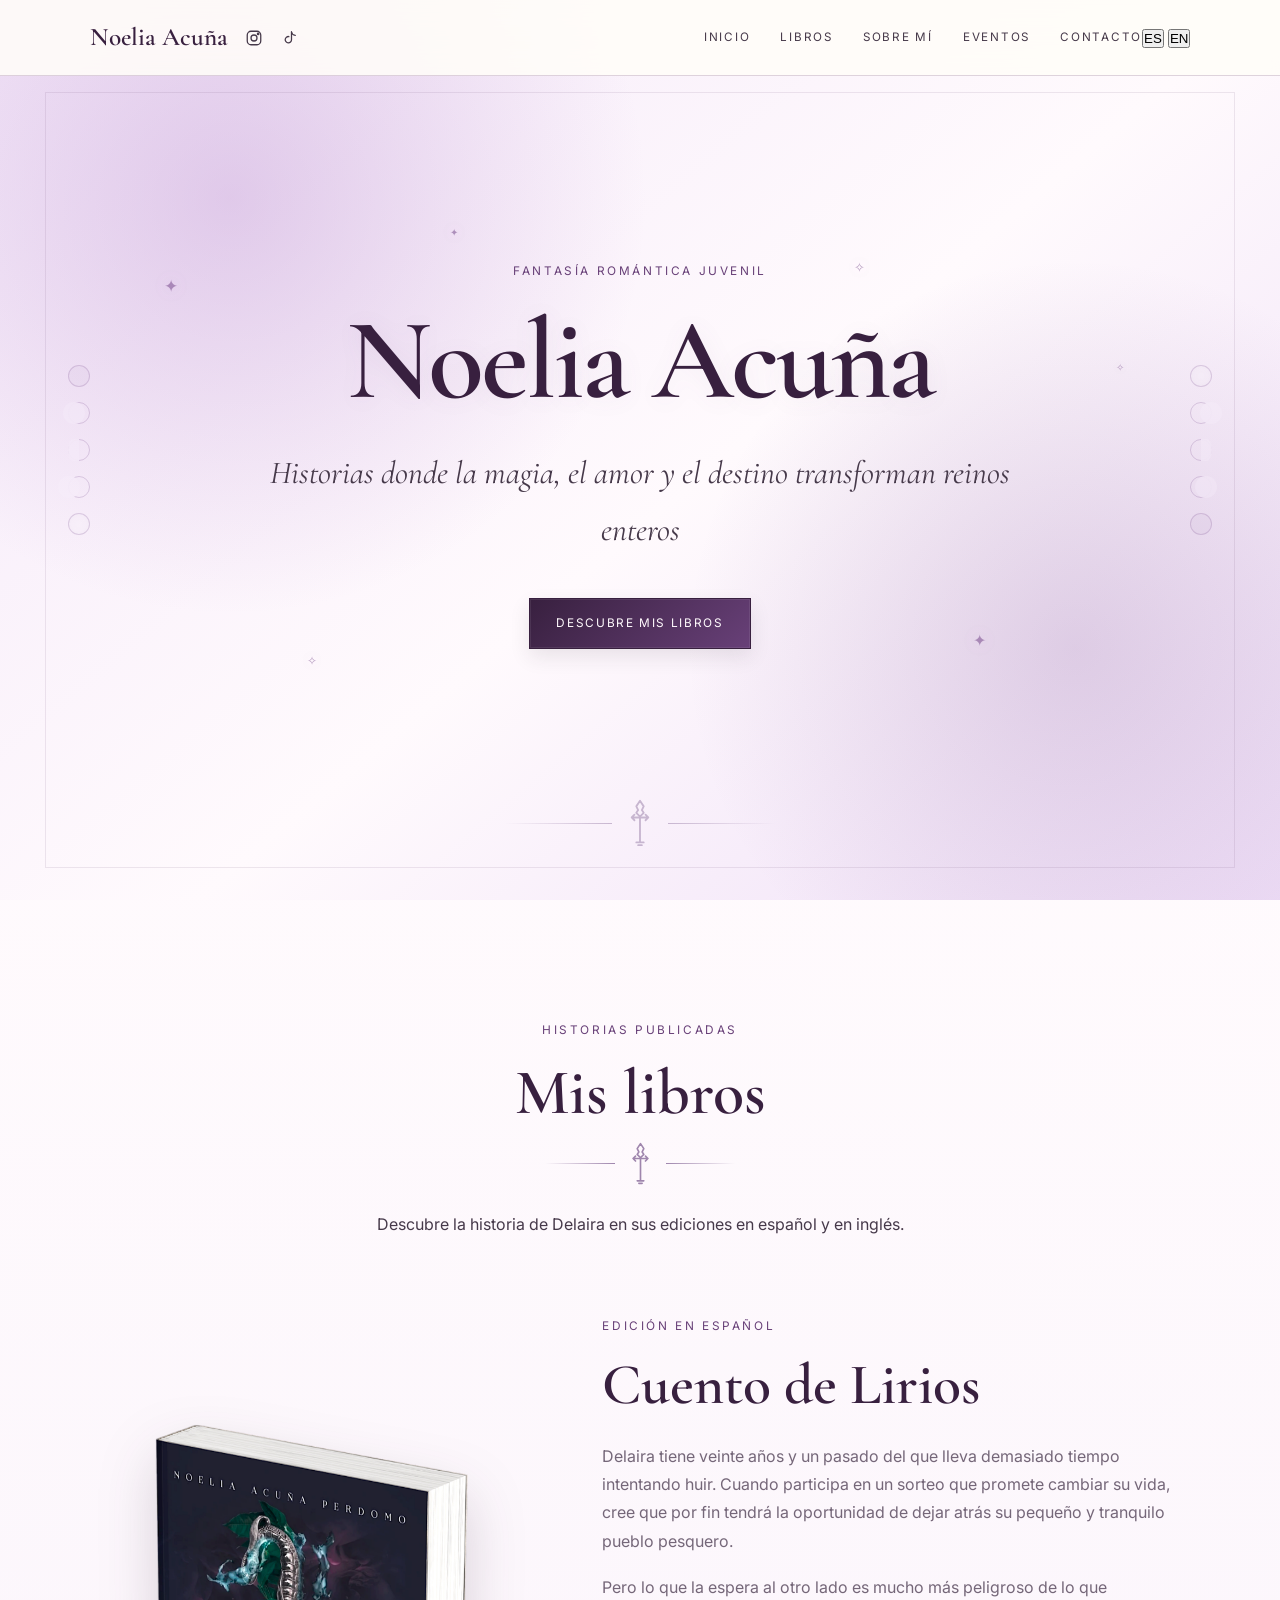
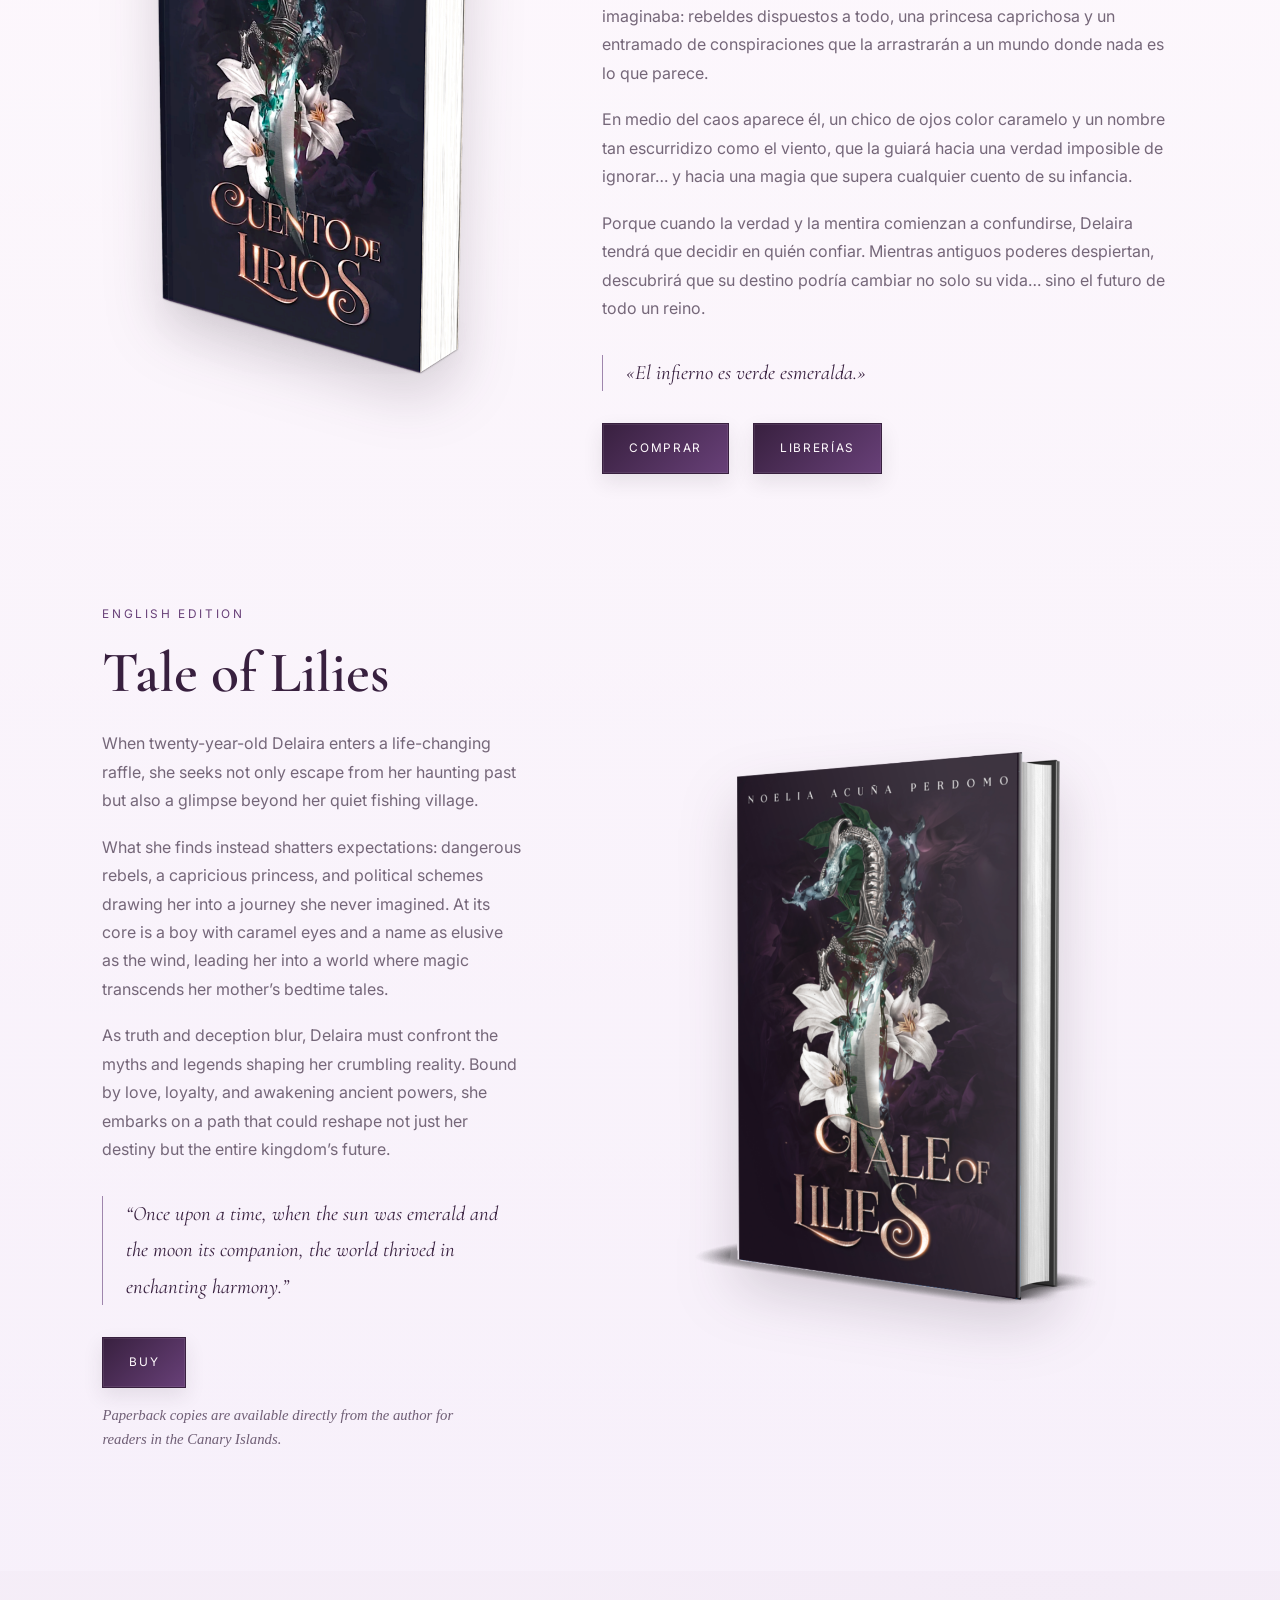
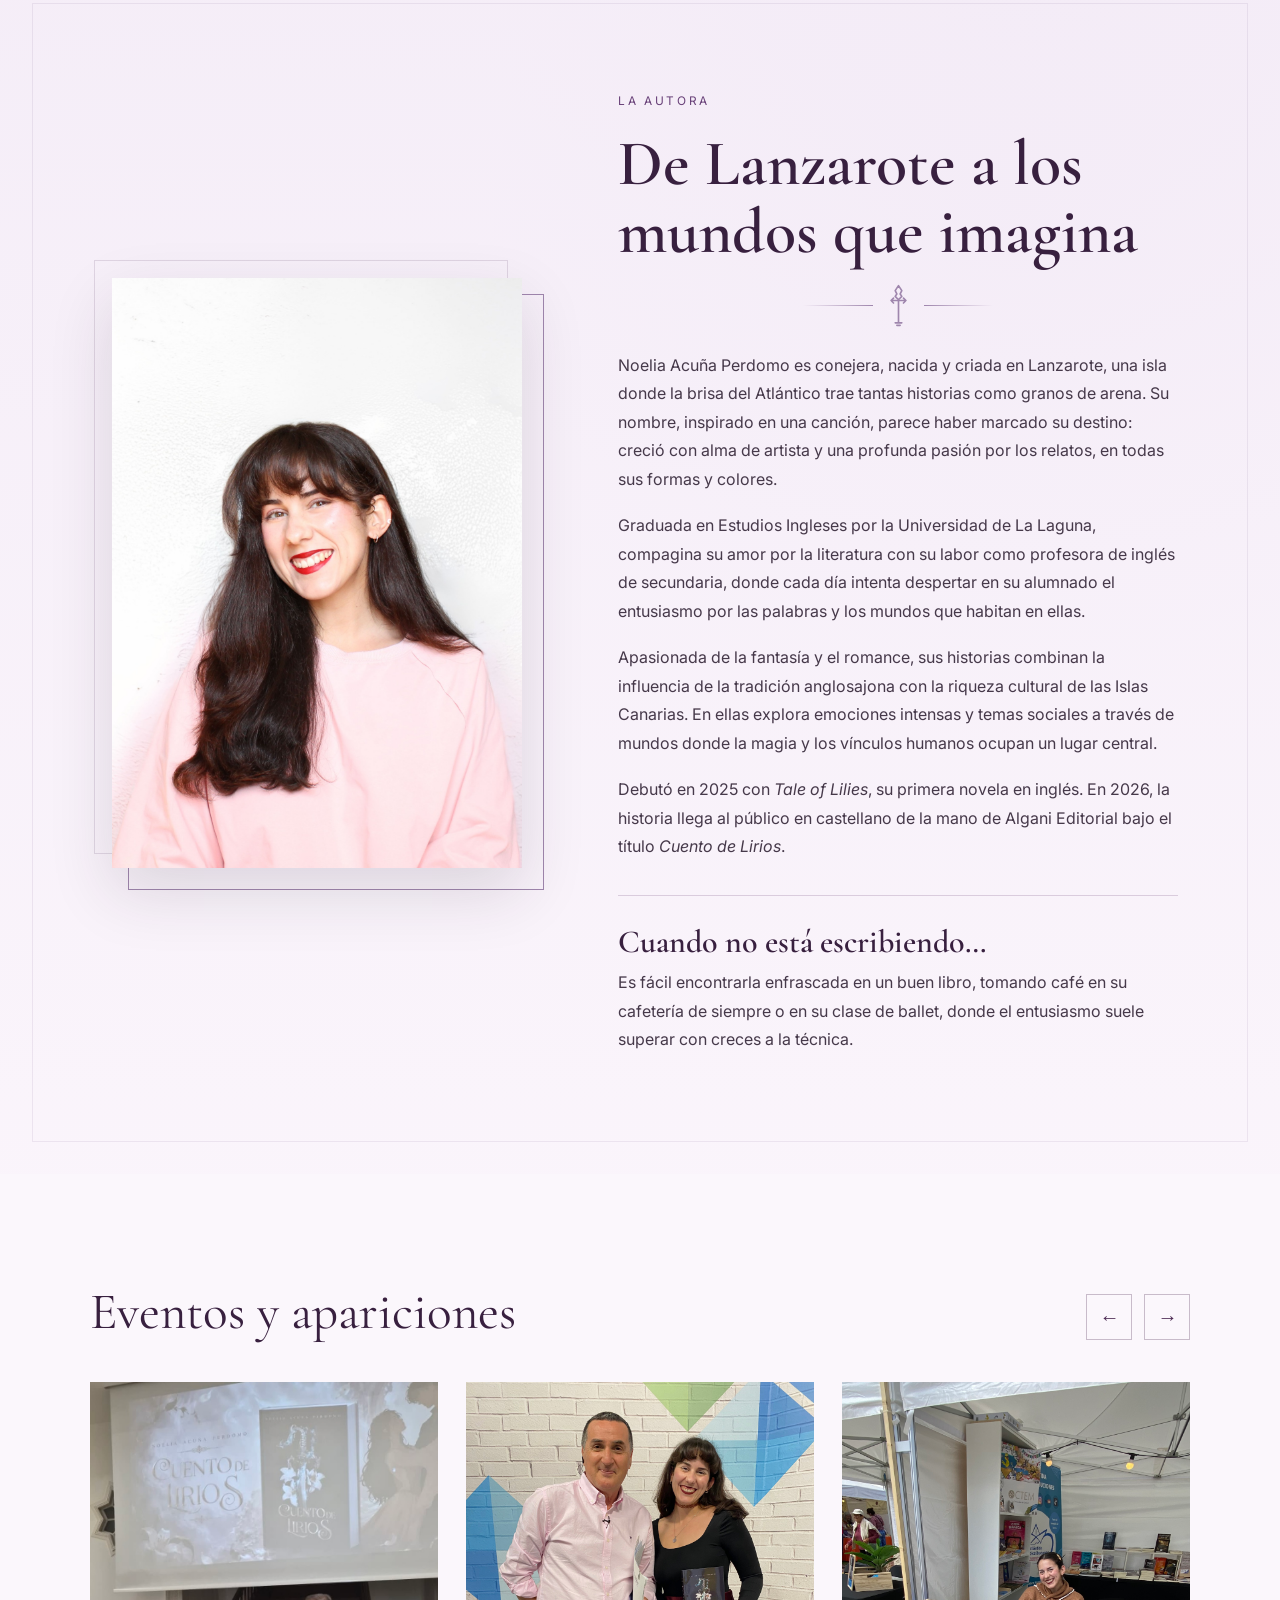
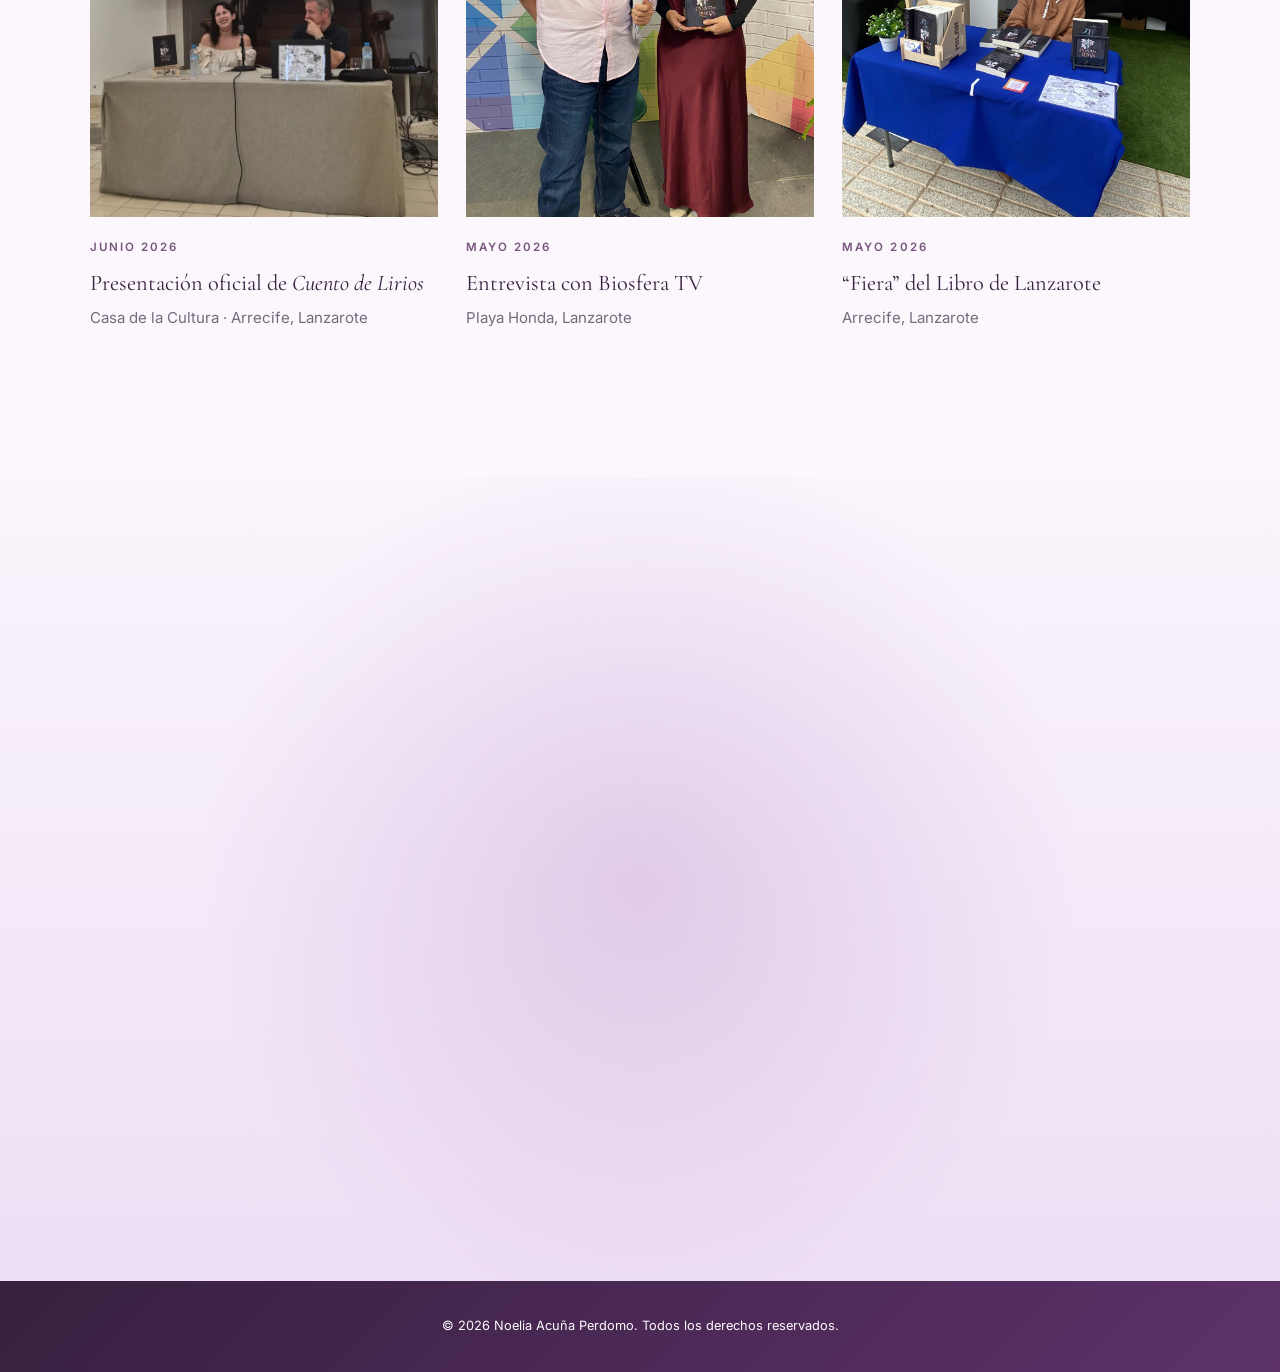
==== index.html @ ce63d21e "Update index.html" ====
<!DOCTYPE html>
<html lang="es">
<head>
  <meta charset="utf-8">
  <meta name="viewport" content="width=device-width, initial-scale=1.0">

  <meta
    name="description"
    content="Sitio web oficial de Noelia Acuña Perdomo, autora de fantasía romántica. Descubre Cuento de Lirios, Tale of Lilies, su biografía y contacto."
  >

  <title>Noelia Acuña Perdomo | Autora de fantasía romántica | Sitio oficial</title>

  <link rel="preconnect" href="https://fonts.googleapis.com">
  <link rel="preconnect" href="https://fonts.gstatic.com" crossorigin>
  <link
    href="https://fonts.googleapis.com/css2?family=Cormorant+Garamond:wght@400;500;600;700&family=Inter:wght@400;500;600&display=swap"
    rel="stylesheet"
  >

  <link rel="stylesheet" href="style.css">
  <script src="script.js" defer></script>

  <link rel="canonical" href="https://authornoelia.github.io/">
  <meta name="robots" content="index,follow,max-image-preview:large">
  <meta name="theme-color" content="#8a5bb7">
  <meta property="og:type" content="website">
  <meta property="og:title" content="Noelia Acuña Perdomo | Sitio oficial">
  <meta
    property="og:description"
    content="Sitio web oficial de Noelia Acuña Perdomo, autora de fantasía romántica."
  >
  <meta property="og:url" content="https://authornoelia.github.io/">

  <script type="application/ld+json">
  {
    "@context": "https://schema.org",
    "@type": "Person",
    "name": "Noelia Acuña Perdomo",
    "alternateName": "Noelia Acuña",
    "url": "https://authornoelia.github.io/",
    "jobTitle": "Autora",
    "sameAs": [
      "https://www.instagram.com/authornoelia",
      "https://www.tiktok.com/@authornoelia"
    ]
  }
  </script>
</head>

<body>

  <!-- CABECERA -->

  <header class="cabecera">

    <a
      class="logo"
      href="#inicio"
      aria-label="Ir al inicio"
    >
      Noelia Acuña
    </a>

    <div class="redes-cabecera">

      <a
        href="https://www.instagram.com/authornoelia/"
        target="_blank"
        rel="noopener noreferrer"
        aria-label="Instagram de Noelia Acuña"
        title="Instagram"
      >
        <svg viewBox="0 0 24 24" aria-hidden="true">
          <rect x="3" y="3" width="18" height="18" rx="5"></rect>
          <circle cx="12" cy="12" r="4"></circle>
          <circle cx="17.5" cy="6.5" r="1"></circle>
        </svg>
      </a>

      <a
        href="https://www.tiktok.com/@authornoelia"
        target="_blank"
        rel="noopener noreferrer"
        aria-label="TikTok de Noelia Acuña"
        title="TikTok"
      >
        <svg viewBox="0 0 24 24" aria-hidden="true">
          <path d="M14 4v10.2a4.2 4.2 0 1 1-3.5-4.14"></path>
          <path d="M14 4c.5 2.7 2.2 4.3 5 4.5"></path>
        </svg>
      </a>

    </div>

    <button
      class="menu-boton"
      type="button"
      aria-controls="menu-principal"
      aria-expanded="false"
      aria-label="Abrir menú"
    >
      <span></span>
      <span></span>
      <span></span>
    </button>

    <nav
      class="menu-principal"
      id="menu-principal"
      aria-label="Navegación principal"
    >
      <a href="#inicio" data-i18n="t1">Inicio</a>
      <a href="#libros" data-i18n="t2">Libros</a>
      <a href="#sobre-mi" data-i18n="t3">Sobre mí</a>
      <a href="#eventos" data-i18n="t4">Eventos</a>
      <a href="#contacto" data-i18n="t5">Contacto</a>
    </nav>

    <!-- SELECTOR DE IDIOMA -->

    <div
      class="selector-idioma"
      role="group"
      aria-label="Seleccionar idioma"
    >
      <button
        type="button"
        data-lang="es"
        aria-pressed="true"
      >
        ES
      </button>

      <button
        type="button"
        data-lang="en"
        aria-pressed="false"
      >
        EN
      </button>
    </div>

  </header>

  <main>

    <!-- INICIO -->

    <section class="hero" id="inicio">

      <div
        aria-hidden="true"
        class="fases-lunares fases-lunares-izquierda"
      >
        <span class="luna luna-nueva"></span>
        <span class="luna luna-creciente"></span>
        <span class="luna luna-cuarto"></span>
        <span class="luna luna-gibosa"></span>
        <span class="luna luna-llena"></span>
      </div>

      <div
        aria-hidden="true"
        class="fases-lunares fases-lunares-derecha"
      >
        <span class="luna luna-llena"></span>
        <span class="luna luna-gibosa luna-invertida"></span>
        <span class="luna luna-cuarto luna-invertida"></span>
        <span class="luna luna-creciente luna-invertida"></span>
        <span class="luna luna-nueva"></span>
      </div>

      <div aria-hidden="true" class="estrellas-volantes">
        <span style="--x:10%;--y:24%;--d:8s;--delay:-2s;--s:.8">✦</span>
        <span style="--x:22%;--y:72%;--d:11s;--delay:-6s;--s:.55">✧</span>
        <span style="--x:34%;--y:18%;--d:9s;--delay:-4s;--s:.45">✦</span>
        <span style="--x:68%;--y:22%;--d:12s;--delay:-8s;--s:.6">✧</span>
        <span style="--x:78%;--y:69%;--d:10s;--delay:-3s;--s:.75">✦</span>
        <span style="--x:90%;--y:35%;--d:13s;--delay:-7s;--s:.45">✧</span>
      </div>

      <div class="hero-contenido aparecer">

        <p class="eyebrow" data-i18n="t6">
          Fantasía romántica juvenil
        </p>

        <h1>Noelia Acuña</h1>

        <p class="hero-frase" data-i18n="t7">
          Historias donde la magia, el amor y el destino
          transforman reinos enteros
        </p>

        <a class="boton" href="#libros" data-i18n="t8">
          Descubre mis libros
        </a>

      </div>

      <div aria-hidden="true" class="hero-remate">
        <span></span>

        <svg viewBox="0 0 28 52">
          <path d="M14 2L18 8L16 12L18 15L14 19L10 15L12 12L10 8Z"></path>
          <path d="M5 20H23M8 17L5 20L8 23M20 17L23 20L20 23"></path>
          <path d="M14 20V47M10 47H18M12 50H16"></path>
        </svg>

        <span></span>
      </div>

    </section>

    <!-- LIBROS -->

    <section class="seccion libros" id="libros">

      <div class="encabezado-seccion aparecer">

        <p class="eyebrow" data-i18n="t9">
          Historias publicadas
        </p>

        <h2 data-i18n="t10">Mis libros</h2>

        <div aria-hidden="true" class="separador-daga">
          <span></span>

          <svg viewBox="0 0 28 52">
            <path d="M14 2L18 8L16 12L18 15L14 19L10 15L12 12L10 8Z"></path>
            <path d="M5 20H23M8 17L5 20L8 23M20 17L23 20L20 23"></path>
            <path d="M14 20V47M10 47H18M12 50H16"></path>
          </svg>

          <span></span>
        </div>

        <p data-i18n="t11">
          Descubre la historia de Delaira en sus ediciones
          en español y en inglés.
        </p>

      </div>

      <div class="lista-libros">

        <!-- CUENTO DE LIRIOS -->

        <article class="libro aparecer">

          <div class="marco-portada">
            <img
              src="images/cuento-de-lirios.png"
              alt="Mockup de Cuento de Lirios, de Noelia Acuña Perdomo"
              loading="lazy"
            >
          </div>

          <div class="libro-contenido">

            <p class="eyebrow" data-i18n="t12">
              Edición en español
            </p>

            <h3>Cuento de Lirios</h3>

            <div class="sinopsis">

              <p data-i18n="t14">
                Delaira tiene veinte años y un pasado del que lleva
                demasiado tiempo intentando huir. Cuando participa
                en un sorteo que promete cambiar su vida, cree que
                por fin tendrá la oportunidad de dejar atrás su
                pequeño y tranquilo pueblo pesquero.
              </p>

              <p data-i18n="t15">
                Pero lo que la espera al otro lado es mucho más
                peligroso de lo que imaginaba: rebeldes dispuestos
                a todo, una princesa caprichosa y un entramado
                de conspiraciones que la arrastrarán a un mundo
                donde nada es lo que parece.
              </p>

              <p data-i18n="t16">
                En medio del caos aparece él, un chico de ojos
                color caramelo y un nombre tan escurridizo como
                el viento, que la guiará hacia una verdad imposible
                de ignorar… y hacia una magia que supera cualquier
                cuento de su infancia.
              </p>

              <p data-i18n="t17">
                Porque cuando la verdad y la mentira comienzan
                a confundirse, Delaira tendrá que decidir en quién
                confiar. Mientras antiguos poderes despiertan,
                descubrirá que su destino podría cambiar no solo
                su vida… sino el futuro de todo un reino.
              </p>

            </div>

            <blockquote data-i18n="t18">
              «El infierno es verde esmeralda.»
            </blockquote>

            <div class="botones-libro">

              <a
                class="boton"
                href="https://www.atlantidadistribuciones.es/cuento-de-lirios-p9791399140422"
                target="_blank"
                rel="noopener noreferrer"
                data-i18n="t19"
              >
                Comprar
              </a>

              <a
                class="boton"
                href="https://www.atlantidadistribuciones.es/librerias/"
                target="_blank"
                rel="noopener noreferrer"
                data-i18n="t20"
              >
                Librerías
              </a>

            </div>

          </div>

        </article>

        <!-- TALE OF LILIES -->

        <article class="libro libro-invertido aparecer">

          <div class="marco-portada">
            <img
              src="images/tale-of-lilies.png"
              alt="Mockup of Tale of Lilies by Noelia Acuña Perdomo"
              loading="lazy"
            >
          </div>

          <div class="libro-contenido">

            <p class="eyebrow" data-i18n="t13">
              English edition
            </p>

            <h3>Tale of Lilies</h3>

            <div class="sinopsis">

              <p>
                When twenty-year-old Delaira enters a life-changing
                raffle, she seeks not only escape from her haunting
                past but also a glimpse beyond her quiet fishing village.
              </p>

              <p>
                What she finds instead shatters expectations:
                dangerous rebels, a capricious princess, and political
                schemes drawing her into a journey she never imagined.
                At its core is a boy with caramel eyes and a name as
                elusive as the wind, leading her into a world where
                magic transcends her mother’s bedtime tales.
              </p>

              <p>
                As truth and deception blur, Delaira must confront
                the myths and legends shaping her crumbling reality.
                Bound by love, loyalty, and awakening ancient powers,
                she embarks on a path that could reshape not just
                her destiny but the entire kingdom’s future.
              </p>

            </div>

            <blockquote>
              “Once upon a time, when the sun was emerald and
              the moon its companion, the world thrived in
              enchanting harmony.”
            </blockquote>

            <a
              class="boton"
              href="https://amzn.eu/d/0dUpcrSe"
              target="_blank"
              rel="noopener noreferrer"
            >
              Buy
            </a>

            <p class="nota-canarias">
              Paperback copies are available directly from the
              author for readers in the Canary Islands.
            </p>

          </div>

        </article>

      </div>

    </section>

    <!-- SOBRE MÍ -->

    <section class="seccion sobre-mi" id="sobre-mi">

      <div class="sobre-grid">

        <div class="foto-marco aparecer">
          <img
            src="images/noelia-acuna.jpg"
            alt="Fotografía de la autora Noelia Acuña Perdomo"
            loading="lazy"
          >
        </div>

        <div class="sobre-contenido aparecer">

          <p class="eyebrow" data-i18n="t21">
            La autora
          </p>

          <h2 data-i18n="t22">
            De Lanzarote a los mundos que imagina
          </h2>

          <div
            aria-hidden="true"
            class="separador-daga separador-izquierda"
          >
            <span></span>

            <svg viewBox="0 0 28 52">
              <path d="M14 2L18 8L16 12L18 15L14 19L10 15L12 12L10 8Z"></path>
              <path d="M5 20H23M8 17L5 20L8 23M20 17L23 20L20 23"></path>
              <path d="M14 20V47M10 47H18M12 50H16"></path>
            </svg>

            <span></span>
          </div>

          <p data-i18n="t23">
            Noelia Acuña Perdomo es conejera, nacida y criada
            en Lanzarote, una isla donde la brisa del Atlántico
            trae tantas historias como granos de arena.
            Su nombre, inspirado en una canción, parece haber
            marcado su destino: creció con alma de artista
            y una profunda pasión por los relatos, en todas
            sus formas y colores.
          </p>

          <p data-i18n="t24">
            Graduada en Estudios Ingleses por la Universidad
            de La Laguna, compagina su amor por la literatura
            con su labor como profesora de inglés de secundaria,
            donde cada día intenta despertar en su alumnado
            el entusiasmo por las palabras y los mundos
            que habitan en ellas.
          </p>

          <p data-i18n="t25">
            Apasionada de la fantasía y el romance, sus historias
            combinan la influencia de la tradición anglosajona
            con la riqueza cultural de las Islas Canarias.
            En ellas explora emociones intensas y temas sociales
            a través de mundos donde la magia y los vínculos
            humanos ocupan un lugar central.
          </p>

          <p data-i18n="t26">
            Debutó en 2025 con <em>Tale of Lilies</em>,
            su primera novela en inglés. En 2026,
            la historia llega al público en castellano
            de la mano de Algani Editorial bajo el título
            <em>Cuento de Lirios</em>.
          </p>

          <div class="nota-personal">

            <h3 data-i18n="t27">
              Cuando no está escribiendo…
            </h3>

            <p data-i18n="t28">
              Es fácil encontrarla enfrascada en un buen libro,
              tomando café en su cafetería de siempre o en
              su clase de ballet, donde el entusiasmo suele
              superar con creces a la técnica.
            </p>

          </div>

        </div>

      </div>

    </section>

    <!-- EVENTOS -->

    <section class="eventos" id="eventos">

      <div class="eventos-encabezado">

        <h2 data-i18n="t29">
          Eventos y apariciones
        </h2>

        <div class="eventos-controles">

          <button
            class="evento-flecha evento-anterior"
            type="button"
            aria-label="Ver eventos anteriores"
          >
            ←
          </button>

          <button
            class="evento-flecha evento-siguiente"
            type="button"
            aria-label="Ver eventos siguientes"
          >
            →
          </button>

        </div>

      </div>

      <div class="eventos-carrusel">

        <!-- EVENTO 1 -->

        <article class="evento-tarjeta">

          <img
            src="images/presentacion-cuento-de-lirios.jpg"
            alt="Presentación oficial de Cuento de Lirios en Arrecife"
            loading="lazy"
          >

          <div class="evento-texto">

            <p class="evento-fecha" data-i18n="t30">
              Junio 2026
            </p>

            <h3 data-i18n="t36">
              Presentación oficial de <em>Cuento de Lirios</em>
            </h3>

            <p class="evento-lugar" data-i18n="t42">
              Casa de la Cultura · Arrecife, Lanzarote
            </p>

          </div>

        </article>

        <!-- EVENTO 2 -->

        <article class="evento-tarjeta">

          <img
            src="images/entrevista-biosfera-tv.jpg"
            alt="Entrevista con Biosfera TV"
            loading="lazy"
          >

          <div class="evento-texto">

            <p class="evento-fecha" data-i18n="t31">
              Mayo 2026
            </p>

            <h3 data-i18n="t37">
              Entrevista con Biosfera TV
            </h3>

            <p class="evento-lugar" data-i18n="t43">
              Playa Honda, Lanzarote
            </p>

          </div>

        </article>

        <!-- EVENTO 3 -->

        <article class="evento-tarjeta">

          <img
            src="images/fiera-libro-lanzarote.jpg"
            alt="Fiera del Libro de Lanzarote"
            loading="lazy"
          >

          <div class="evento-texto">

            <p class="evento-fecha" data-i18n="t32">
              Mayo 2026
            </p>

            <h3 data-i18n="t38">
              “Fiera” del Libro de Lanzarote
            </h3>

            <p class="evento-lugar" data-i18n="t44">
              Arrecife, Lanzarote
            </p>

          </div>

        </article>

        <!-- EVENTO 4 -->

        <article class="evento-tarjeta">

          <img
            src="images/feria-libro-santa-cruz.jpg"
            alt="Feria del Libro de Santa Cruz"
            loading="lazy"
          >

          <div class="evento-texto">

            <p class="evento-fecha" data-i18n="t33">
              Mayo 2026
            </p>

            <h3 data-i18n="t39">
              Feria del Libro de Santa Cruz
            </h3>

            <p class="evento-lugar" data-i18n="t45">
              Santa Cruz de Tenerife, Tenerife
            </p>

          </div>

        </article>

        <!-- EVENTO 5 -->

        <article class="evento-tarjeta">

          <img
            src="images/presentacion-tale-of-lilies.jpg"
            alt="Presentación oficial de Tale of Lilies en la Ermita de Tías"
            loading="lazy"
          >

          <div class="evento-texto">

            <p class="evento-fecha" data-i18n="t34">
              Junio 2025
            </p>

            <h3 data-i18n="t40">
              Presentación oficial de <em>Tale of Lilies</em>
            </h3>

            <p class="evento-lugar" data-i18n="t46">
              Ermita de Tías · Tías, Lanzarote
            </p>

          </div>

        </article>

        <!-- EVENTO 6 -->

        <article class="evento-tarjeta">

          <img
            src="images/tale-of-lilies-ies.jpg"
            alt="Presentación de Tale of Lilies en el IES Puerto del Carmen"
            loading="lazy"
          >

          <div class="evento-texto">

            <p class="evento-fecha" data-i18n="t35">
              Junio 2025
            </p>

            <h3 data-i18n="t41">
              Presentación de <em>Tale of Lilies</em>
              en el IES Puerto del Carmen
            </h3>

            <p class="evento-lugar" data-i18n="t47">
              Puerto del Carmen, Lanzarote
            </p>

          </div>

        </article>

      </div>

    </section>

    <!-- CONTACTO -->

    <section class="seccion contacto" id="contacto">

      <div class="contacto-tarjeta aparecer">

        <p class="eyebrow" data-i18n="t48">
          Contacto
        </p>

        <h2 data-i18n="t49">
          Hablemos
        </h2>

        <div aria-hidden="true" class="separador-daga">
          <span></span>

          <svg viewBox="0 0 28 52">
            <path d="M14 2L18 8L16 12L18 15L14 19L10 15L12 12L10 8Z"></path>
            <path d="M5 20H23M8 17L5 20L8 23M20 17L23 20L20 23"></path>
            <path d="M14 20V47M10 47H18M12 50H16"></path>
          </svg>

          <span></span>
        </div>

        <p data-i18n="t50">
          Gracias por visitar mi pequeño rincón.
        </p>

        <p data-i18n="t51">
          Si deseas ponerte en contacto conmigo,
          estaré encantada de leerte.
        </p>

        <a
          class="correo-visible"
          href="mailto:noelia.aper@gmail.com"
        >
          noelia.aper@gmail.com
        </a>

        <div class="redes">

          <a
            href="https://www.instagram.com/authornoelia/"
            target="_blank"
            rel="noopener noreferrer"
          >
            Instagram · @authornoelia
          </a>

          <a
            href="https://www.tiktok.com/@authornoelia"
            target="_blank"
            rel="noopener noreferrer"
          >
            TikTok · @authornoelia
          </a>

        </div>

      </div>

    </section>

  </main>

  <!-- PIE DE PÁGINA -->

  <footer>
    <p data-i18n="t52">
      © 2026 Noelia Acuña Perdomo. Todos los derechos reservados.
    </p>
  </footer>

  <!-- CARRUSEL DE EVENTOS -->

  <script>
    const carruselEventos = document.querySelector(".eventos-carrusel");
    const botonAnterior = document.querySelector(".evento-anterior");
    const botonSiguiente = document.querySelector(".evento-siguiente");

    if (carruselEventos && botonAnterior && botonSiguiente) {

      function obtenerDesplazamiento() {
        const tarjeta = carruselEventos.querySelector(".evento-tarjeta");

        if (!tarjeta) {
          return 0;
        }

        const estilos = window.getComputedStyle(carruselEventos);
        const espacio = parseFloat(estilos.gap) || 0;

        return tarjeta.offsetWidth + espacio;
      }

      botonSiguiente.addEventListener("click", function () {
        carruselEventos.scrollBy({
          left: obtenerDesplazamiento(),
          behavior: "smooth"
        });
      });

      botonAnterior.addEventListener("click", function () {
        carruselEventos.scrollBy({
          left: -obtenerDesplazamiento(),
          behavior: "smooth"
        });
      });

    }
  </script>

</body>
</html>
---- style.css ----
:root {
  --blanco: #fffafd;
  --marfil: #f4ecf7;
  --lila-claro: #e9d9f2;
  --lila: #ad83c3;
  --lila-oscuro: #684078;
  --ciruela: #38203f;
  --texto: #46394a;
  --texto-suave: #756779;
  --plata-envejecida: #9d8ca5;
  --oro-suave: #9f86ad;
  --borde: rgba(104, 64, 120, 0.22);
  --sombra: 0 24px 60px rgba(48, 36, 51, 0.14);
}

* { box-sizing: border-box; margin: 0; padding: 0; }
html { scroll-behavior: smooth; }
body {
  background-color: var(--blanco);
  background-image:
    linear-gradient(rgba(255,255,255,.72), rgba(255,255,255,.72)),
    repeating-linear-gradient(0deg, rgba(74,54,77,.018) 0, rgba(74,54,77,.018) 1px, transparent 1px, transparent 4px),
    radial-gradient(circle at 20% 10%, rgba(173,131,195,.13), transparent 36%);
  color: var(--texto);
  font-family: "Inter", sans-serif;
  line-height: 1.78;
}
img { display: block; max-width: 100%; }
h1,h2,h3 { color: var(--ciruela); font-family: "Cormorant Garamond", serif; font-weight: 600; line-height: 1.06; }
a { color: inherit; }

.cabecera {
  align-items: center; backdrop-filter: blur(15px); background: rgba(255,253,249,.88);
  border-bottom: 1px solid var(--borde); display: flex; justify-content: flex-start;
  left: 0; padding: 15px 7%; position: fixed; right: 0; top: 0; z-index: 1000;
}
.logo { color: var(--ciruela); font-family: "Cormorant Garamond", serif; font-size: 1.58rem; font-weight: 600; text-decoration: none; }
.menu-principal {
  display: flex;
  gap: 30px;
  margin-left: auto;
}
.menu-principal a { font-size: .73rem; letter-spacing: .15em; position: relative; text-decoration: none; text-transform: uppercase; }
.menu-principal a::after { background: var(--lila-oscuro); bottom: -7px; content: ""; height: 1px; left: 50%; position: absolute; transform: translateX(-50%) scaleX(0); transition: transform .25s ease; width: 100%; }
.menu-principal a:hover { color: var(--lila-oscuro); }
.menu-principal a:hover::after { transform: translateX(-50%) scaleX(1); }
.menu-boton { background: none; border: 0; cursor: pointer; display: none; }
.menu-boton span { background: var(--ciruela); display: block; height: 1px; margin: 5px 0; width: 25px; }

.hero {
  align-items: center;
  background:
    radial-gradient(circle at 18% 22%, rgba(177,128,201,.34), transparent 33%),
    radial-gradient(circle at 84% 72%, rgba(118,72,139,.19), transparent 31%),
    linear-gradient(140deg, rgba(244,232,249,.98), rgba(255,250,253,.97) 54%, rgba(237,220,246,.96));
  display: grid; min-height: 100vh; overflow: hidden; padding: 130px 8% 120px; position: relative; text-align: center;
}
.hero::after { border: 1px solid rgba(113,85,125,.13); content: ""; inset: 92px 3.5% 32px; pointer-events: none; position: absolute; }
.hero-contenido { margin: auto; max-width: 900px; position: relative; z-index: 3; }
.eyebrow { color: var(--lila-oscuro); font-size: .74rem; letter-spacing: .22em; margin-bottom: 18px; text-transform: uppercase; }
.hero h1 { font-size: clamp(4.4rem, 9vw, 8rem); letter-spacing: -.025em; margin-bottom: 22px; text-shadow: 0 2px 25px rgba(113,85,125,.08); }
.hero-frase { font-family: "Cormorant Garamond", serif; font-size: clamp(1.38rem, 2.6vw, 2rem); font-style: italic; margin: 0 auto 39px; max-width: 760px; }
.boton { background: linear-gradient(135deg, var(--ciruela), var(--lila-oscuro)); border: 1px solid var(--ciruela); box-shadow: inset 0 0 0 1px rgba(255,255,255,.08), 0 8px 20px rgba(48,36,51,.10); color: var(--blanco); display: inline-block; font-size: .74rem; letter-spacing: .14em; padding: 14px 26px; text-decoration: none; text-transform: uppercase; transition: background .25s ease, color .25s ease, transform .25s ease, box-shadow .25s ease; }
.boton:hover { background: rgba(255,250,253,.72); box-shadow: 0 12px 25px rgba(48,36,51,.12); color: var(--ciruela); transform: translateY(-3px); }


.estrellas-volantes { inset: 82px 3.5% 28px; overflow: hidden; pointer-events: none; position: absolute; z-index: 2; }
.estrellas-volantes span {
  animation: deriva-estrella var(--d) ease-in-out infinite;
  animation-delay: var(--delay);
  color: rgba(103, 54, 126, .48);
  filter: drop-shadow(0 0 8px rgba(167, 105, 195, .28));
  font-family: Georgia, serif;
  font-size: calc(1.35rem * var(--s));
  left: var(--x);
  position: absolute;
  top: var(--y);
  transform-origin: center;
}
@keyframes deriva-estrella {
  0%,100% { opacity: .25; transform: translate3d(0, 8px, 0) rotate(0deg) scale(.86); }
  45% { opacity: .78; transform: translate3d(12px, -14px, 0) rotate(20deg) scale(1.08); }
  70% { opacity: .48; transform: translate3d(-6px, -24px, 0) rotate(-10deg) scale(.96); }
}

.fases-lunares {
  align-items: center;
  display: flex;
  flex-direction: column;
  gap: 15px;
  opacity: .32;
  pointer-events: none;
  position: absolute;
  top: 50%;
  transform: translateY(-50%);
  z-index: 1;
}
.fases-lunares-izquierda { left: 5.3%; }
.fases-lunares-derecha { right: 5.3%; }
.luna {
  border: 1px solid rgba(103,54,126,.62);
  border-radius: 50%;
  display: block;
  height: 22px;
  position: relative;
  width: 22px;
}
.luna-nueva { background: rgba(103,54,126,.10); }
.luna-llena { background: rgba(255,255,255,.52); box-shadow: inset 0 0 12px rgba(103,54,126,.10); }
.luna-creciente::after, .luna-gibosa::after, .luna-cuarto::after {
  background: rgba(247,238,251,.96);
  border-radius: 50%;
  content: "";
  inset: -1px;
  position: absolute;
}
.luna-creciente::after { transform: translateX(-5px); }
.luna-gibosa::after { transform: translateX(-10px); }
.luna-cuarto::after { border-radius: 50% 0 0 50%; right: 50%; }
.luna-invertida { transform: scaleX(-1); }
.hero-remate { align-items: center; bottom: 53px; display: flex; gap: 14px; left: 50%; opacity: .55; position: absolute; transform: translateX(-50%); width: min(270px, 55vw); z-index: 2; }
.hero-remate span, .separador-daga span { background: linear-gradient(90deg, transparent, var(--oro-suave)); height: 1px; flex: 1; }
.hero-remate span:last-child, .separador-daga span:last-child { background: linear-gradient(90deg, var(--oro-suave), transparent); }
.hero-remate svg, .separador-daga svg { fill: none; flex: 0 0 auto; height: 48px; stroke: var(--oro-suave); stroke-linecap: round; stroke-linejoin: round; stroke-width: 2; width: 28px; }

.seccion { padding: 120px 8%; scroll-margin-top: 72px; }
.encabezado-seccion { margin: 0 auto 78px; max-width: 780px; text-align: center; }
.encabezado-seccion h2, .contacto h2 { font-size: clamp(3.2rem, 5vw, 4.9rem); margin-bottom: 16px; }
.separador-daga { align-items: center; display: flex; gap: 13px; height: 42px; margin: 15px auto 25px; width: 190px; }
.separador-daga svg { height: 43px; width: 25px; }
.separador-izquierda { margin-left: auto; margin-right: auto; }

.libros { background: linear-gradient(180deg, rgba(255,250,253,.86), rgba(244,235,249,.72)); }
.lista-libros { display: grid; gap: 130px; margin: auto; max-width: 1180px; }
.libro { align-items: center; display: grid; gap: 80px; grid-template-columns: minmax(290px,420px) minmax(0,1fr); }
.libro-invertido .marco-portada { order: 2; }
.libro-invertido .libro-contenido { order: 1; }
.marco-portada { align-items: center; display: flex; height: 560px; justify-content: center; justify-self: center; max-width: 420px; position: relative; width: 100%; }
.marco-portada::after { border: 1px solid rgba(184,164,127,.25); content: ""; inset: 8% 5%; opacity: 0; position: absolute; transform: scale(.96); transition: opacity .35s ease, transform .35s ease; z-index: -1; }
.marco-portada:hover::after { opacity: 1; transform: scale(1); }
.marco-portada img { filter: drop-shadow(0 25px 28px rgba(48,36,51,.18)); height: 100%; object-fit: contain; transition: filter .35s ease, transform .35s ease; width: 100%; }
.marco-portada:hover img { filter: drop-shadow(0 31px 35px rgba(48,36,51,.22)); transform: translateY(-7px); }
.libro-contenido { max-width: 660px; }
.libro-contenido h3 { font-size: clamp(2.9rem,4.5vw,4.2rem); margin-bottom: 25px; }
.sinopsis { color: var(--texto-suave); }
.sinopsis p { margin-bottom: 18px; }
blockquote { border-left: 1px solid var(--oro-suave); color: var(--ciruela); font-family: "Cormorant Garamond", serif; font-size: 1.28rem; font-style: italic; margin: 32px 0; padding-left: 23px; }

.sobre-mi { background: linear-gradient(rgba(244,236,247,.92), rgba(250,244,251,.95)), radial-gradient(circle at 80% 20%, rgba(173,131,195,.28), transparent 38%); position: relative; }
.sobre-mi::before { border: 1px solid rgba(113,85,125,.10); content: ""; inset: 32px; pointer-events: none; position: absolute; }
.sobre-grid { align-items: center; display: grid; gap: 86px; grid-template-columns: minmax(300px,430px) minmax(0,1fr); margin: auto; max-width: 1160px; position: relative; }
.foto-marco { padding: 10px; position: relative; }
.foto-marco::before { border: 1px solid var(--oro-suave); content: ""; inset: 26px -12px -12px 26px; position: absolute; }
.foto-marco::after { border: 1px solid rgba(113,85,125,.18); content: ""; inset: -8px 24px 24px -8px; position: absolute; }
.foto-marco img { box-shadow: var(--sombra); height: 590px; object-fit: cover; object-position: center top; position: relative; width: 100%; z-index: 1; }
.sobre-contenido h2 { font-size: clamp(2.9rem,5vw,4.7rem); margin-bottom: 18px; }
.sobre-contenido > p { margin-bottom: 18px; }
.nota-personal { border-top: 1px solid var(--borde); margin-top: 34px; padding-top: 29px; }
.nota-personal h3 { font-size: 2rem; margin-bottom: 10px; }

.contacto { background: radial-gradient(circle at center, rgba(164,112,188,.25), transparent 58%), linear-gradient(180deg, rgba(250,244,252,.96), rgba(235,219,243,.88)); text-align: center; }
.contacto-tarjeta { background: rgba(255,250,253,.82); border: 1px solid var(--borde); box-shadow: var(--sombra); margin: auto; max-width: 820px; padding: 72px 60px; position: relative; }
.contacto-tarjeta::before, .contacto-tarjeta::after { border-color: var(--oro-suave); border-style: solid; content: ""; height: 38px; opacity: .55; position: absolute; width: 38px; }
.contacto-tarjeta::before { border-width: 1px 0 0 1px; left: 14px; top: 14px; }
.contacto-tarjeta::after { border-width: 0 1px 1px 0; bottom: 14px; right: 14px; }
.contacto-tarjeta p { margin: 0 auto 18px; max-width: 650px; }
.correo-visible { color: var(--ciruela); display: inline-block; font-family: "Cormorant Garamond", serif; font-size: clamp(1.5rem,3vw,2.1rem); margin: 18px 0 29px; text-decoration-color: var(--lila); text-underline-offset: 7px; }
.redes { display: flex; gap: 25px; justify-content: center; }
.redes a { color: var(--lila-oscuro); font-weight: 600; text-decoration: none; transition: opacity .2s ease; }
.redes a:hover { opacity: .68; }
footer { background: linear-gradient(135deg, #38203f, #5d326b); color: var(--blanco); padding: 34px 8%; text-align: center; }
footer p { font-size: .8rem; }
.aparecer { opacity: 0; transform: translateY(24px); transition: opacity .75s ease, transform .75s ease; }
.aparecer.visible { opacity: 1; transform: translateY(0); }

@media (prefers-reduced-motion: reduce) {
  html { scroll-behavior: auto; }
  *,*::before,*::after { transition-duration: .01ms !important; animation-duration: .01ms !important; animation-iteration-count: 1 !important; }
  .aparecer { opacity: 1; transform: none; }
}
@media (max-width: 880px) {
  .menu-boton { display: block; }
  .menu-principal { background: var(--blanco); border-bottom: 1px solid var(--borde); display: none; flex-direction: column; left: 0; padding: 24px 7%; position: absolute; right: 0; top: 100%; }
  .menu-principal.abierto { display: flex; }
  .libro,.sobre-grid { grid-template-columns: 1fr; }
  .libro-invertido .marco-portada,.libro-invertido .libro-contenido { order: initial; }
  .marco-portada { height: 500px; max-width: 360px; }
  .foto-marco { margin: auto; max-width: 430px; }
  .foto-marco img { height: auto; }
  
.estrellas-volantes { inset: 82px 3.5% 28px; overflow: hidden; pointer-events: none; position: absolute; z-index: 2; }
.estrellas-volantes span {
  animation: deriva-estrella var(--d) ease-in-out infinite;
  animation-delay: var(--delay);
  color: rgba(103, 54, 126, .48);
  filter: drop-shadow(0 0 8px rgba(167, 105, 195, .28));
  font-family: Georgia, serif;
  font-size: calc(1.35rem * var(--s));
  left: var(--x);
  position: absolute;
  top: var(--y);
  transform-origin: center;
}
@keyframes deriva-estrella {
  0%,100% { opacity: .25; transform: translate3d(0, 8px, 0) rotate(0deg) scale(.86); }
  45% { opacity: .78; transform: translate3d(12px, -14px, 0) rotate(20deg) scale(1.08); }
  70% { opacity: .48; transform: translate3d(-6px, -24px, 0) rotate(-10deg) scale(.96); }
}

.filigrana { opacity: .09; width: 210px; }
}
@media (max-width: 540px) {
  .seccion { padding: 92px 7%; }
  .hero { padding-left: 8%; padding-right: 8%; }
  .hero::after { inset: 82px 14px 22px; }
  .fases-lunares { display: none; }
  .marco-portada { height: 410px; max-width: 300px; }
  .contacto-tarjeta { padding: 54px 24px; }
  .redes { flex-direction: column; gap: 10px; }
}

.botones-libro {
    display: flex;
    gap: 24px;
    flex-wrap: wrap;
}

.nota-canarias {
    margin-top: 16px;
    max-width: 360px;
    font-family: Georgia, serif;
    font-size: 0.92rem;
    font-style: italic;
    line-height: 1.6;
    color: rgba(58, 38, 65, 0.72);
}

/* EVENTOS Y APARICIONES */

.eventos {
  padding: 110px 7%;
  overflow: hidden;
  background: #fbf7fc;
}

.eventos-encabezado {
  width: 100%;
  max-width: 1200px;
  margin: 0 auto 42px;
  display: flex;
  align-items: flex-end;
  justify-content: space-between;
  gap: 30px;
}

.eventos-encabezado h2 {
  margin: 0;
  font-size: clamp(2.4rem, 4vw, 4rem);
  font-weight: 400;
  line-height: 1.1;
}

.eventos-controles {
  display: flex;
  gap: 12px;
  flex-shrink: 0;
}

.evento-flecha {
  width: 46px;
  height: 46px;
  border: 1px solid rgba(79, 46, 86, 0.3);
  background: transparent;
  color: #4f2e56;
  font-size: 1.25rem;
  cursor: pointer;
  transition:
    background 0.25s ease,
    color 0.25s ease,
    border-color 0.25s ease;
}

.evento-flecha:hover {
  background: #4f2e56;
  color: #ffffff;
  border-color: #4f2e56;
}

.eventos-carrusel {
  width: 100%;
  max-width: 1200px;
  margin: 0 auto;
  display: flex;
  gap: 28px;
  overflow-x: auto;
  scroll-behavior: smooth;
  scroll-snap-type: x mandatory;
  scrollbar-width: none;
  padding-bottom: 8px;
}

.eventos-carrusel::-webkit-scrollbar {
  display: none;
}

.evento-tarjeta {
  flex: 0 0 calc((100% - 56px) / 3);
  min-width: 0;
  scroll-snap-align: start;
}

.evento-tarjeta img {
  display: block;
  width: 100%;
  aspect-ratio: 4 / 5;
  object-fit: cover;
  transition: transform 0.5s ease;
}

.evento-tarjeta:hover img {
  transform: scale(1.025);
}

.evento-texto {
  padding-top: 20px;
}

.evento-fecha {
  margin: 0 0 10px;
  font-size: 0.72rem;
  font-weight: 600;
  letter-spacing: 0.18em;
  text-transform: uppercase;
  color: #77557d;
}

.evento-texto h3 {
  margin: 0;
  font-size: 1.4rem;
  font-weight: 400;
  line-height: 1.3;
}

.evento-texto h3 em {
  font-weight: inherit;
}

.evento-lugar {
  margin: 10px 0 0;
  font-size: 0.94rem;
  line-height: 1.5;
  color: rgba(58, 38, 65, 0.68);
}

/* TABLET */

@media (max-width: 900px) {
  .evento-tarjeta {
    flex-basis: calc((100% - 24px) / 2);
  }

  .eventos-carrusel {
    gap: 24px;
  }
}

/* MÓVIL */

@media (max-width: 600px) {
  .eventos {
    padding: 80px 7%;
  }

  .eventos-encabezado {
    align-items: center;
    margin-bottom: 32px;
  }

  .evento-flecha {
    width: 42px;
    height: 42px;
  }

  .eventos-carrusel {
    gap: 18px;
    overflow-x: scroll;
  }

  .evento-tarjeta {
    flex-basis: 84%;
  }
}

/* Redes sociales en la cabecera */
.redes-cabecera {
  display: flex;
  align-items: center;
  gap: 8px;
  margin-left: 12px;
  margin-right: 0;
}

.redes-cabecera a {
  display: flex;
  align-items: center;
  justify-content: center;
  width: 28px;
  height: 28px;
  color: inherit;
  text-decoration: none;
  transition: transform 0.2s ease, opacity 0.2s ease;
}

.redes-cabecera svg {
  width: 18px;
  height: 18px;
  fill: none;
  stroke: currentColor;
  stroke-width: 1.7;
  stroke-linecap: round;
  stroke-linejoin: round;
}

.redes-cabecera a:hover {
  transform: translateY(-2px);
  opacity: 0.65;
}

/* En móvil: redes junto al nombre */
@media (max-width: 768px) {
  .redes-cabecera {
    margin-left: 3px;
    margin-right: 0;
    gap: 3px;
  }

  .redes-cabecera a {
    width: 27px;
    height: 27px;
  }

  .redes-cabecera svg {
    width: 19px;
    height: 19px;
  }

  .menu-boton {
    margin-left: auto;
  }
}
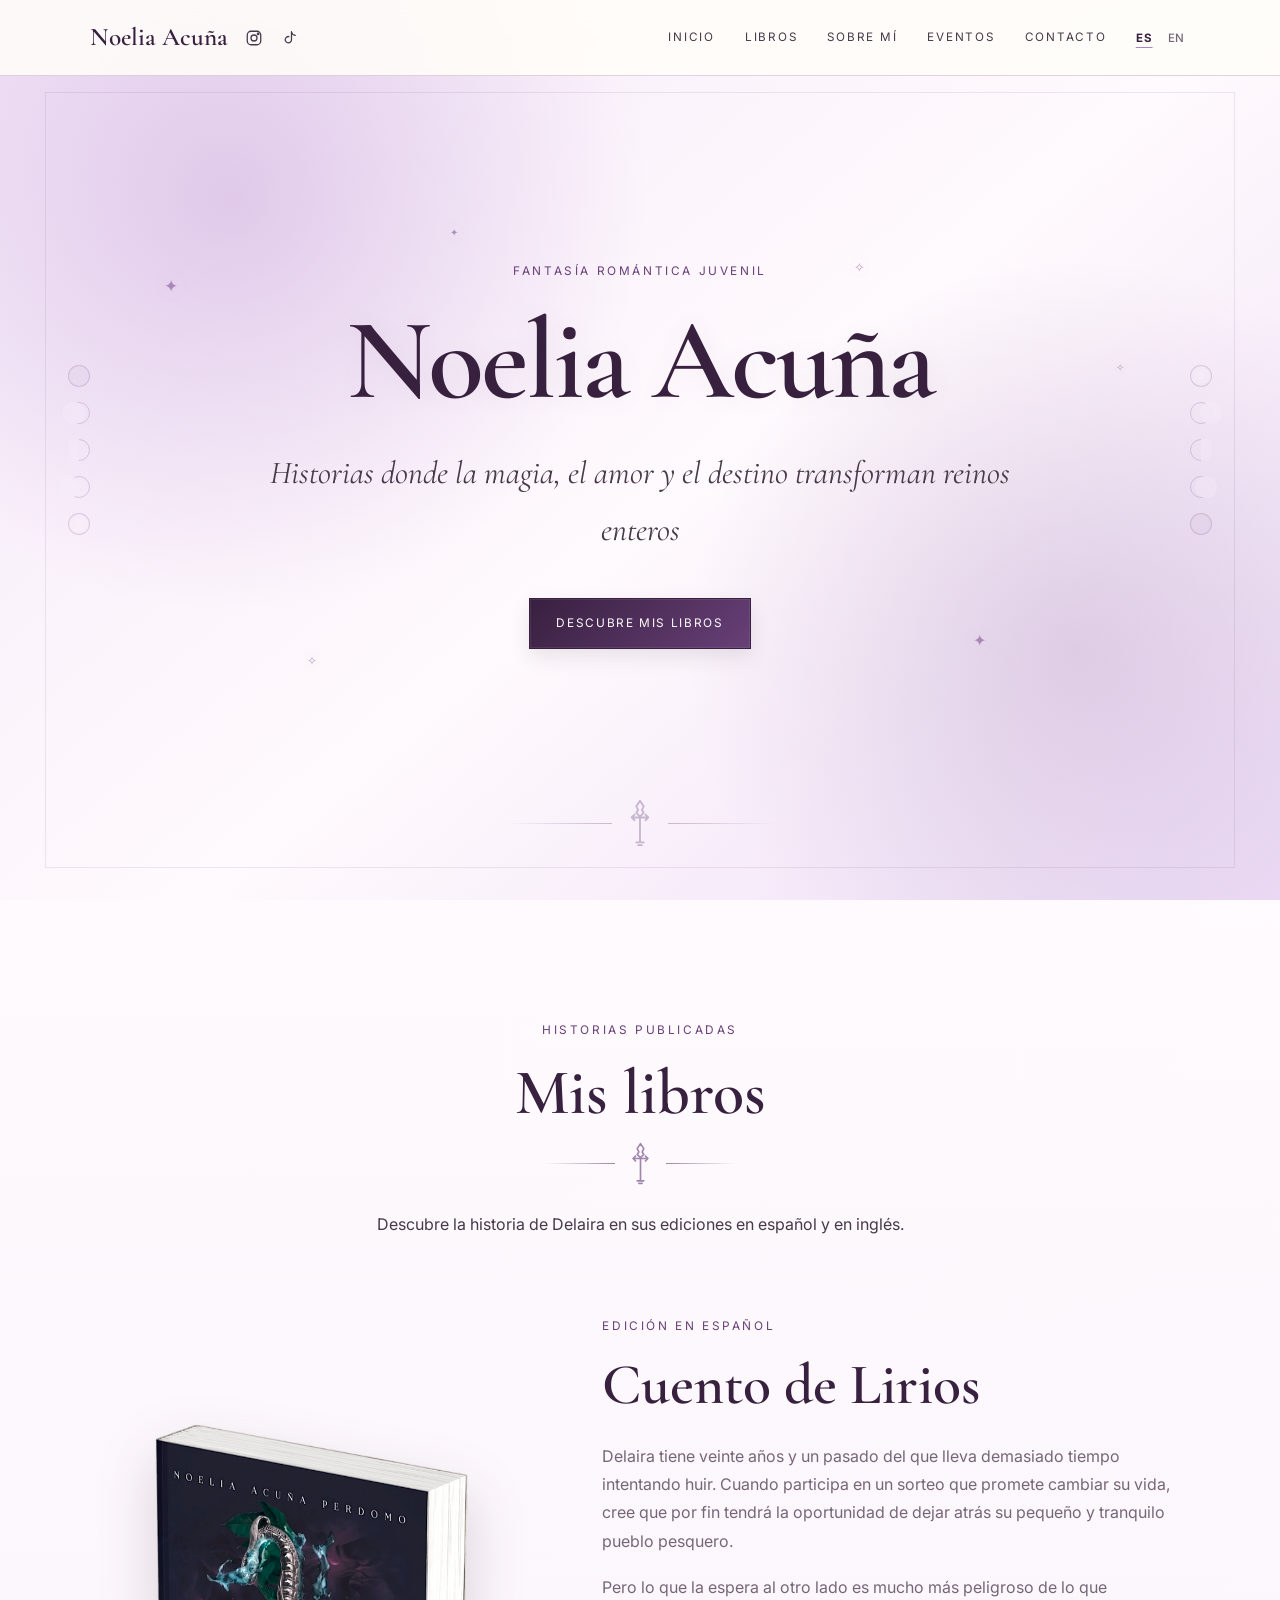
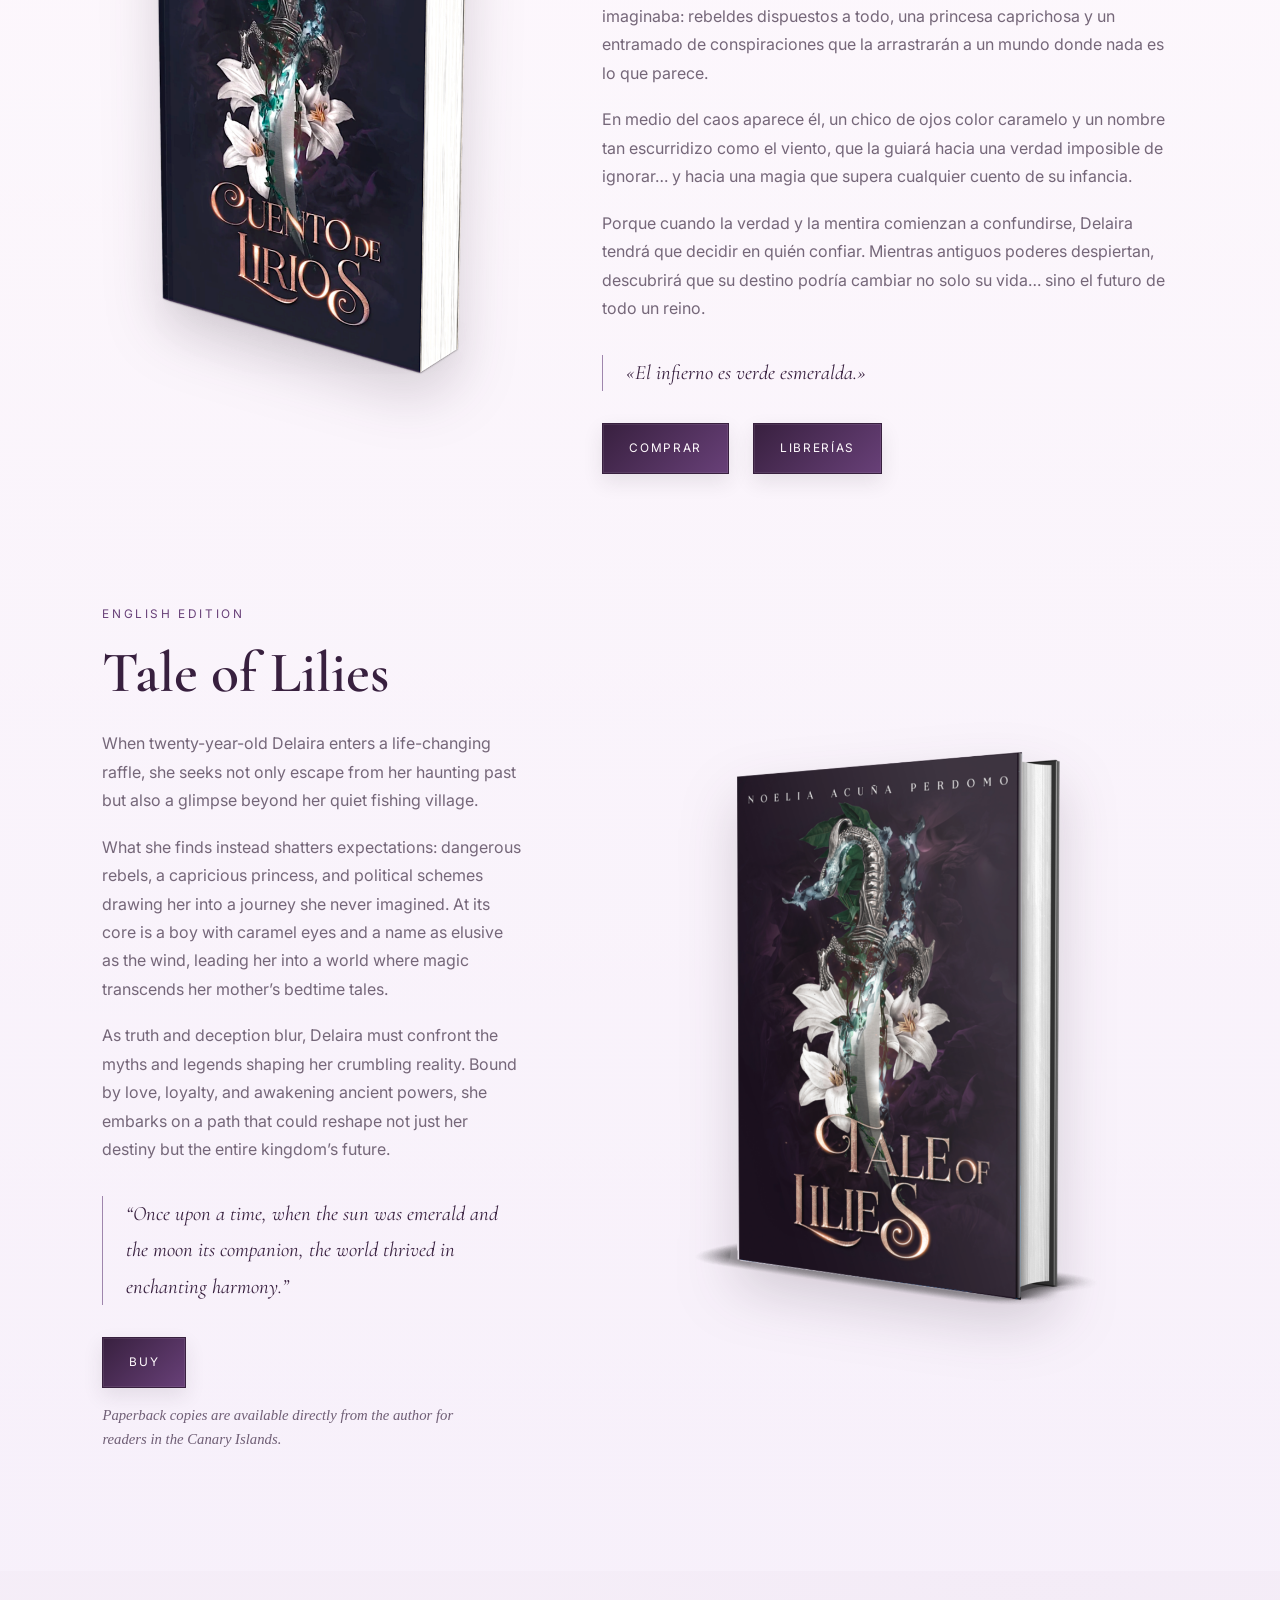
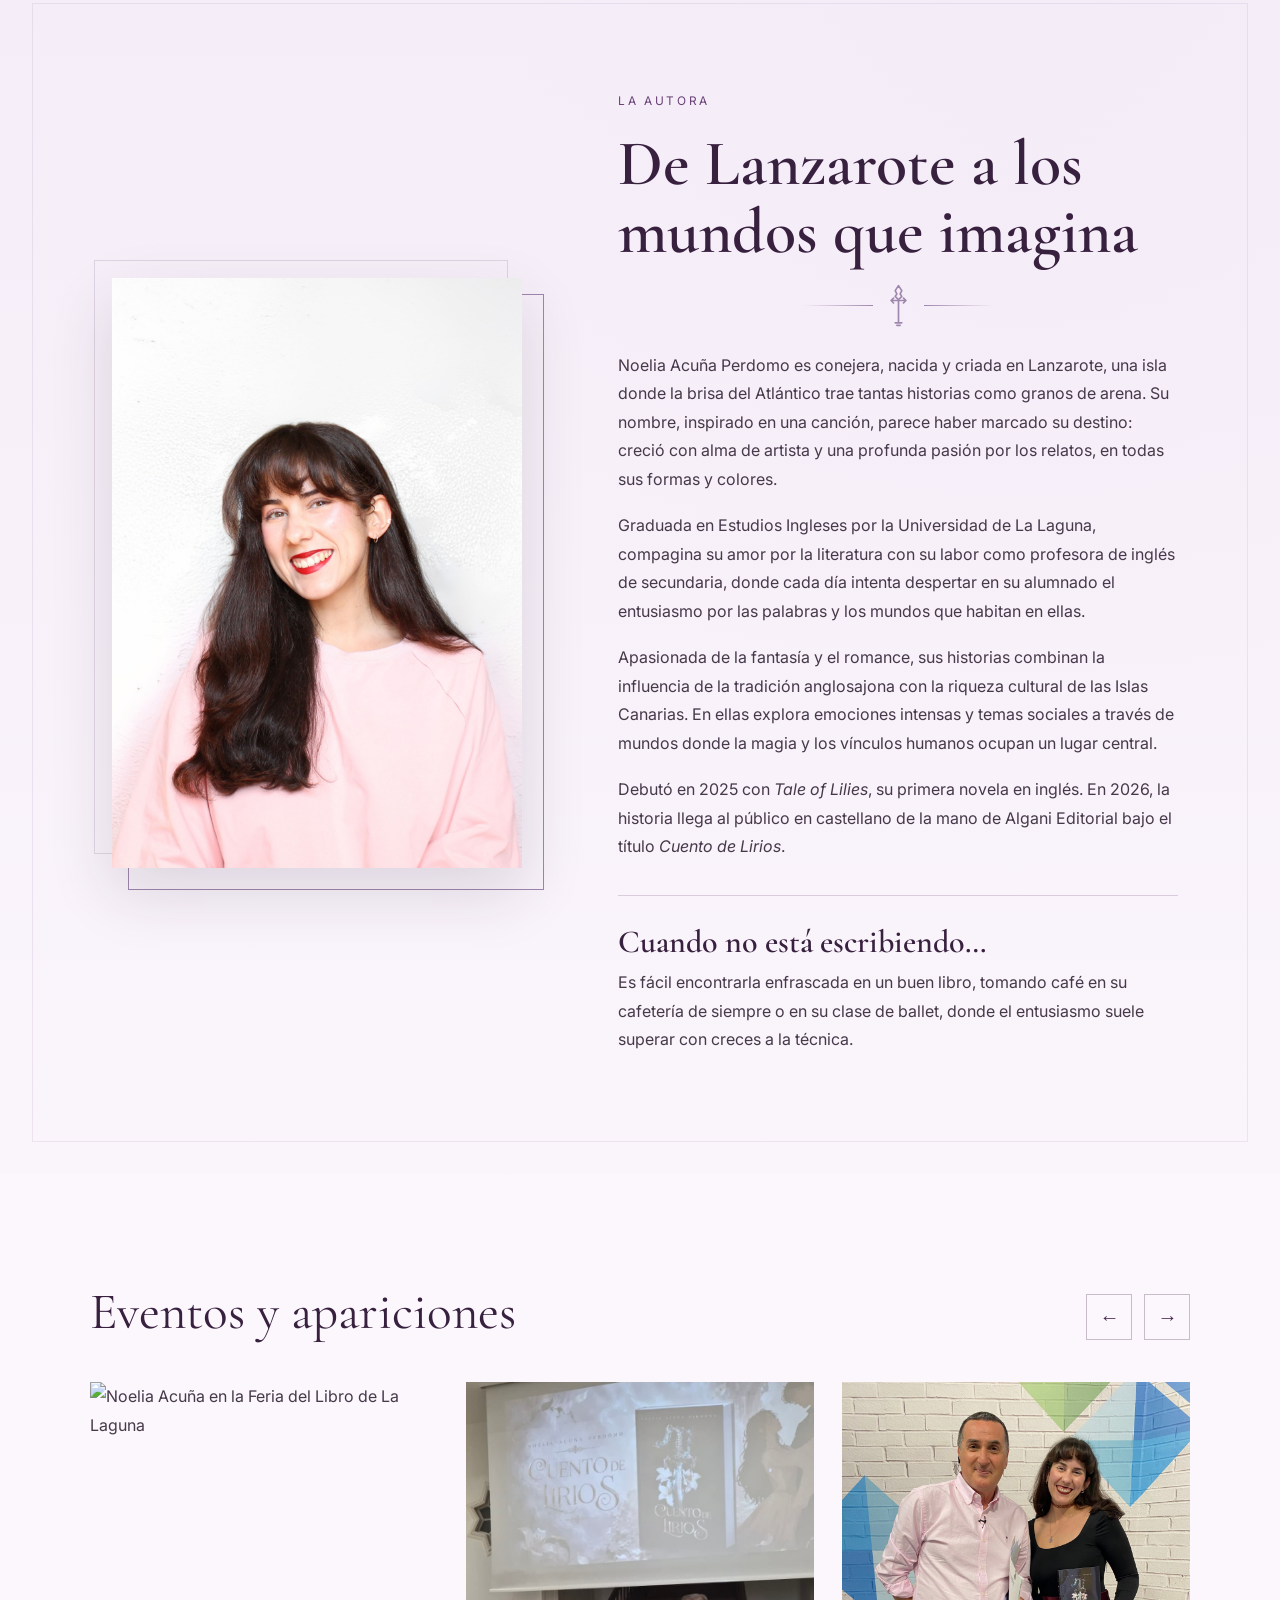
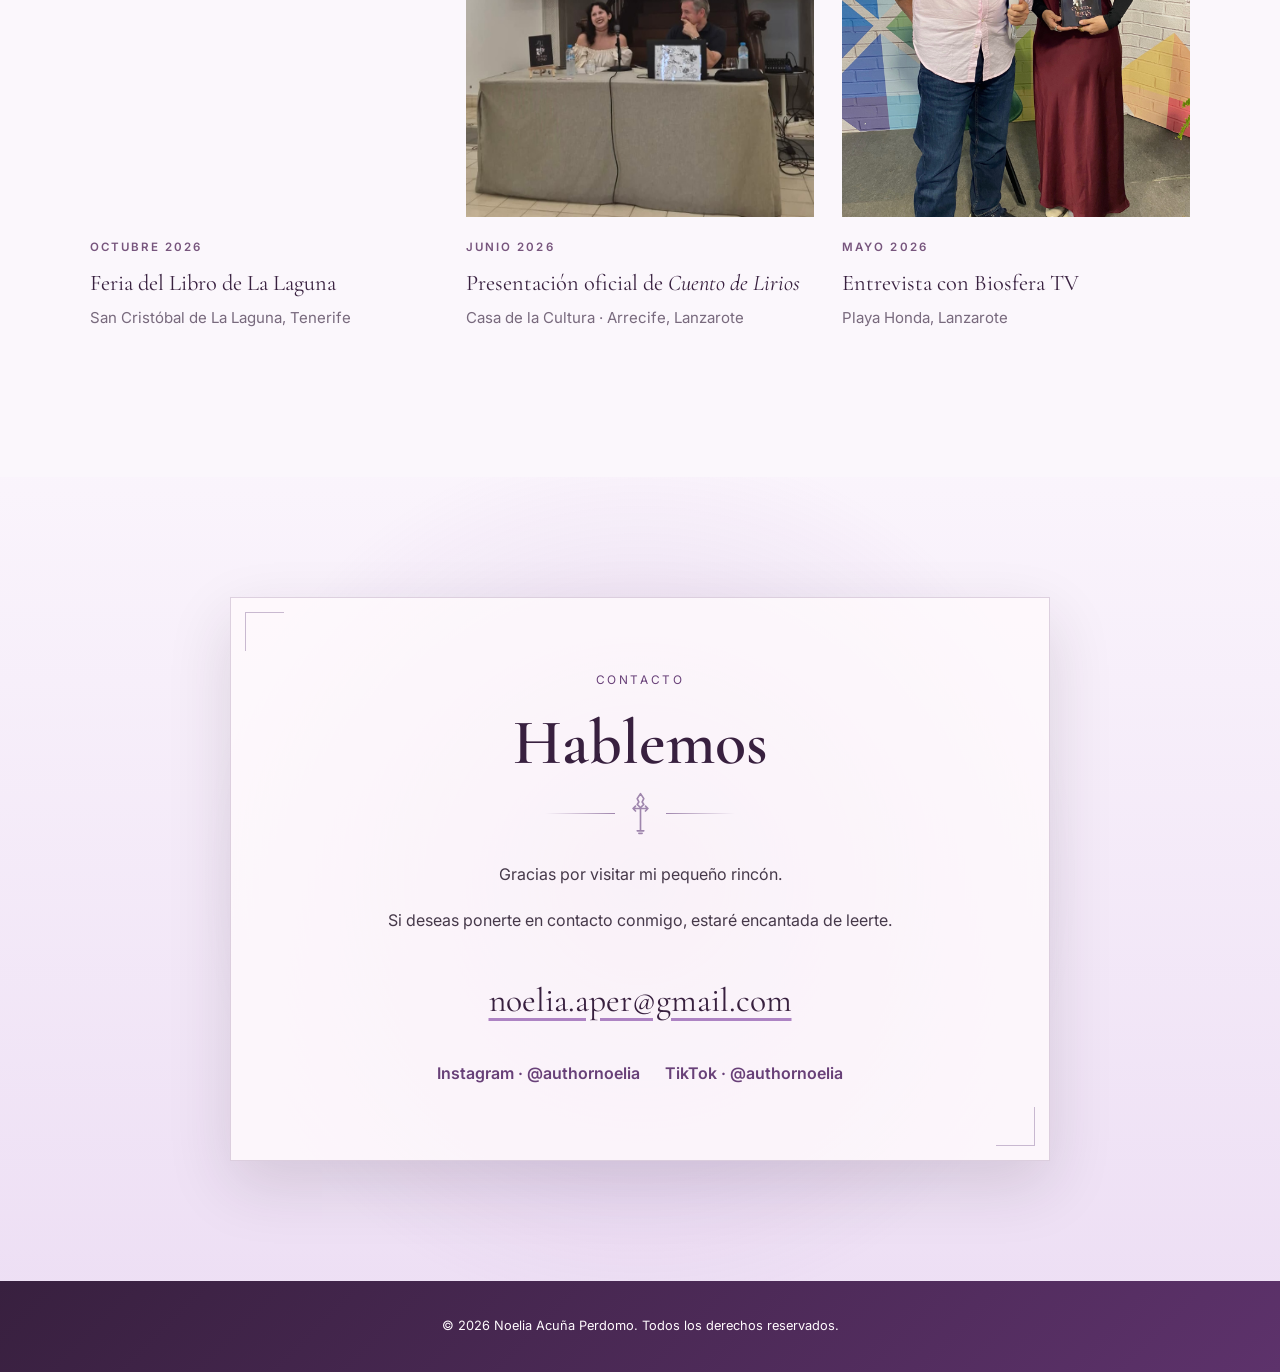
==== commit fd1a8ed0: "Update index.html" ====
--- a/index.html
+++ b/index.html
@@ -539,6 +539,34 @@
       </div>
 
       <div class="eventos-carrusel">
+        
+<!-- FERIA DEL LIBRO DE LA LAGUNA -->
+
+<article class="evento-tarjeta">
+
+  <img
+    src="images/feria-libro-la-laguna.jpg"
+    alt="Noelia Acuña en la Feria del Libro de La Laguna"
+    loading="lazy"
+  >
+
+  <div class="evento-texto">
+
+    <p class="evento-fecha" data-i18n="t53">
+      Octubre 2026
+    </p>
+
+    <h3 data-i18n="t54">
+      Feria del Libro de La Laguna
+    </h3>
+
+    <p class="evento-lugar" data-i18n="t55">
+      San Cristóbal de La Laguna, Tenerife
+    </p>
+
+  </div>
+
+</article>
 
         <!-- EVENTO 1 -->
 
--- a/style.css
+++ b/style.css
@@ -448,3 +448,87 @@
     margin-left: auto;
   }
 }
+
+
+/* SELECTOR DE IDIOMA ES | EN */
+
+.selector-idioma {
+  display: flex;
+  align-items: center;
+  gap: 5px;
+  margin-left: 24px;
+  flex-shrink: 0;
+}
+
+.selector-idioma button {
+  background: transparent;
+  border: none;
+  padding: 6px 5px;
+  color: var(--texto-suave);
+  font-family: "Inter", sans-serif;
+  font-size: 0.72rem;
+  font-weight: 500;
+  letter-spacing: 0.08em;
+  cursor: pointer;
+  transition: color 0.2s ease;
+}
+
+.selector-idioma button:hover {
+  color: var(--lila-oscuro);
+}
+
+.selector-idioma button[aria-pressed="true"] {
+  color: var(--ciruela);
+  font-weight: 700;
+  text-decoration: underline;
+  text-decoration-color: var(--lila);
+  text-underline-offset: 5px;
+}
+
+/* TABLET Y MÓVIL */
+
+@media (max-width: 880px) {
+  .selector-idioma {
+    margin-left: 12px;
+    margin-right: 12px;
+  }
+
+  .menu-boton {
+    margin-left: auto;
+    order: 2;
+  }
+
+  .selector-idioma {
+    order: 1;
+  }
+}
+
+/* MÓVILES PEQUEÑOS */
+
+@media (max-width: 480px) {
+  .cabecera {
+    padding-left: 4%;
+    padding-right: 4%;
+  }
+
+  .logo {
+    font-size: 1.35rem;
+    white-space: nowrap;
+  }
+
+  .selector-idioma {
+    margin-left: auto;
+    margin-right: 8px;
+    gap: 2px;
+  }
+
+  .selector-idioma button {
+    font-size: 0.68rem;
+    padding: 5px 3px;
+  }
+
+  .menu-boton {
+    margin-left: 0;
+    flex-shrink: 0;
+  }
+}
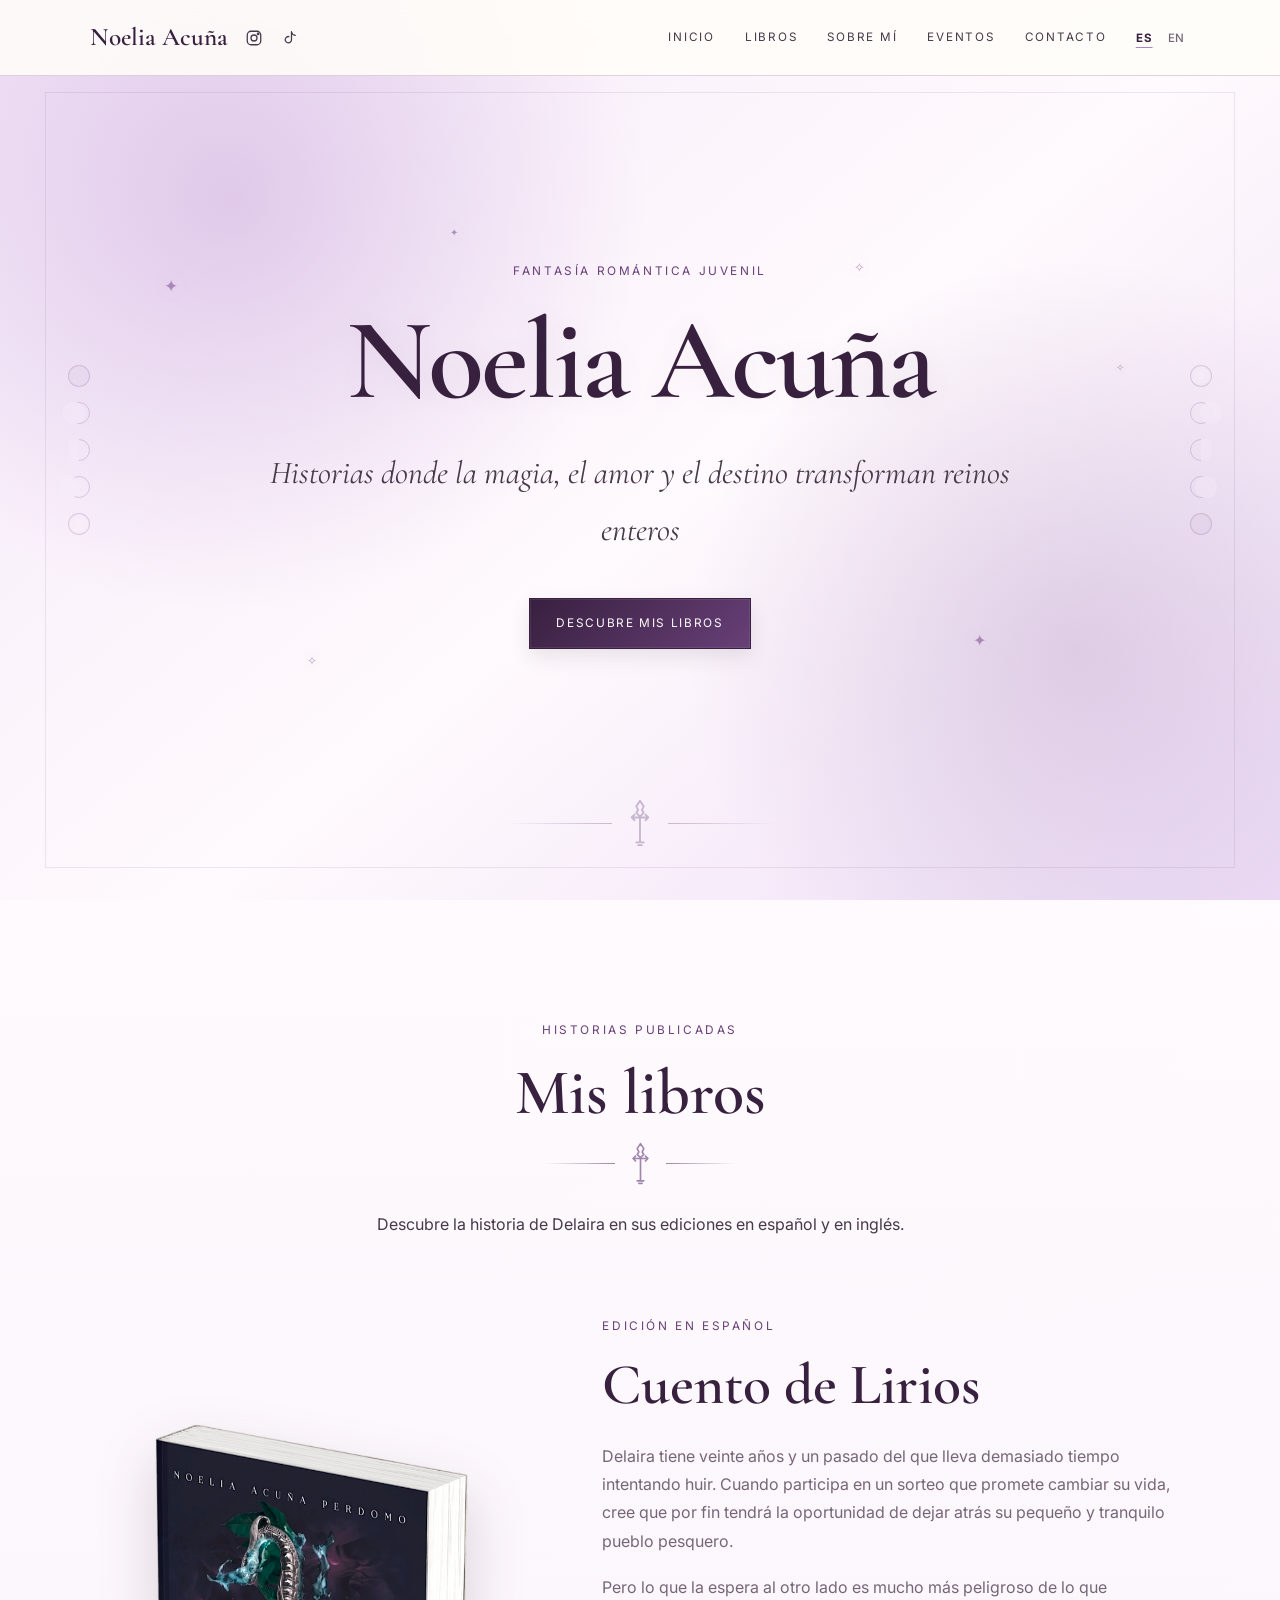
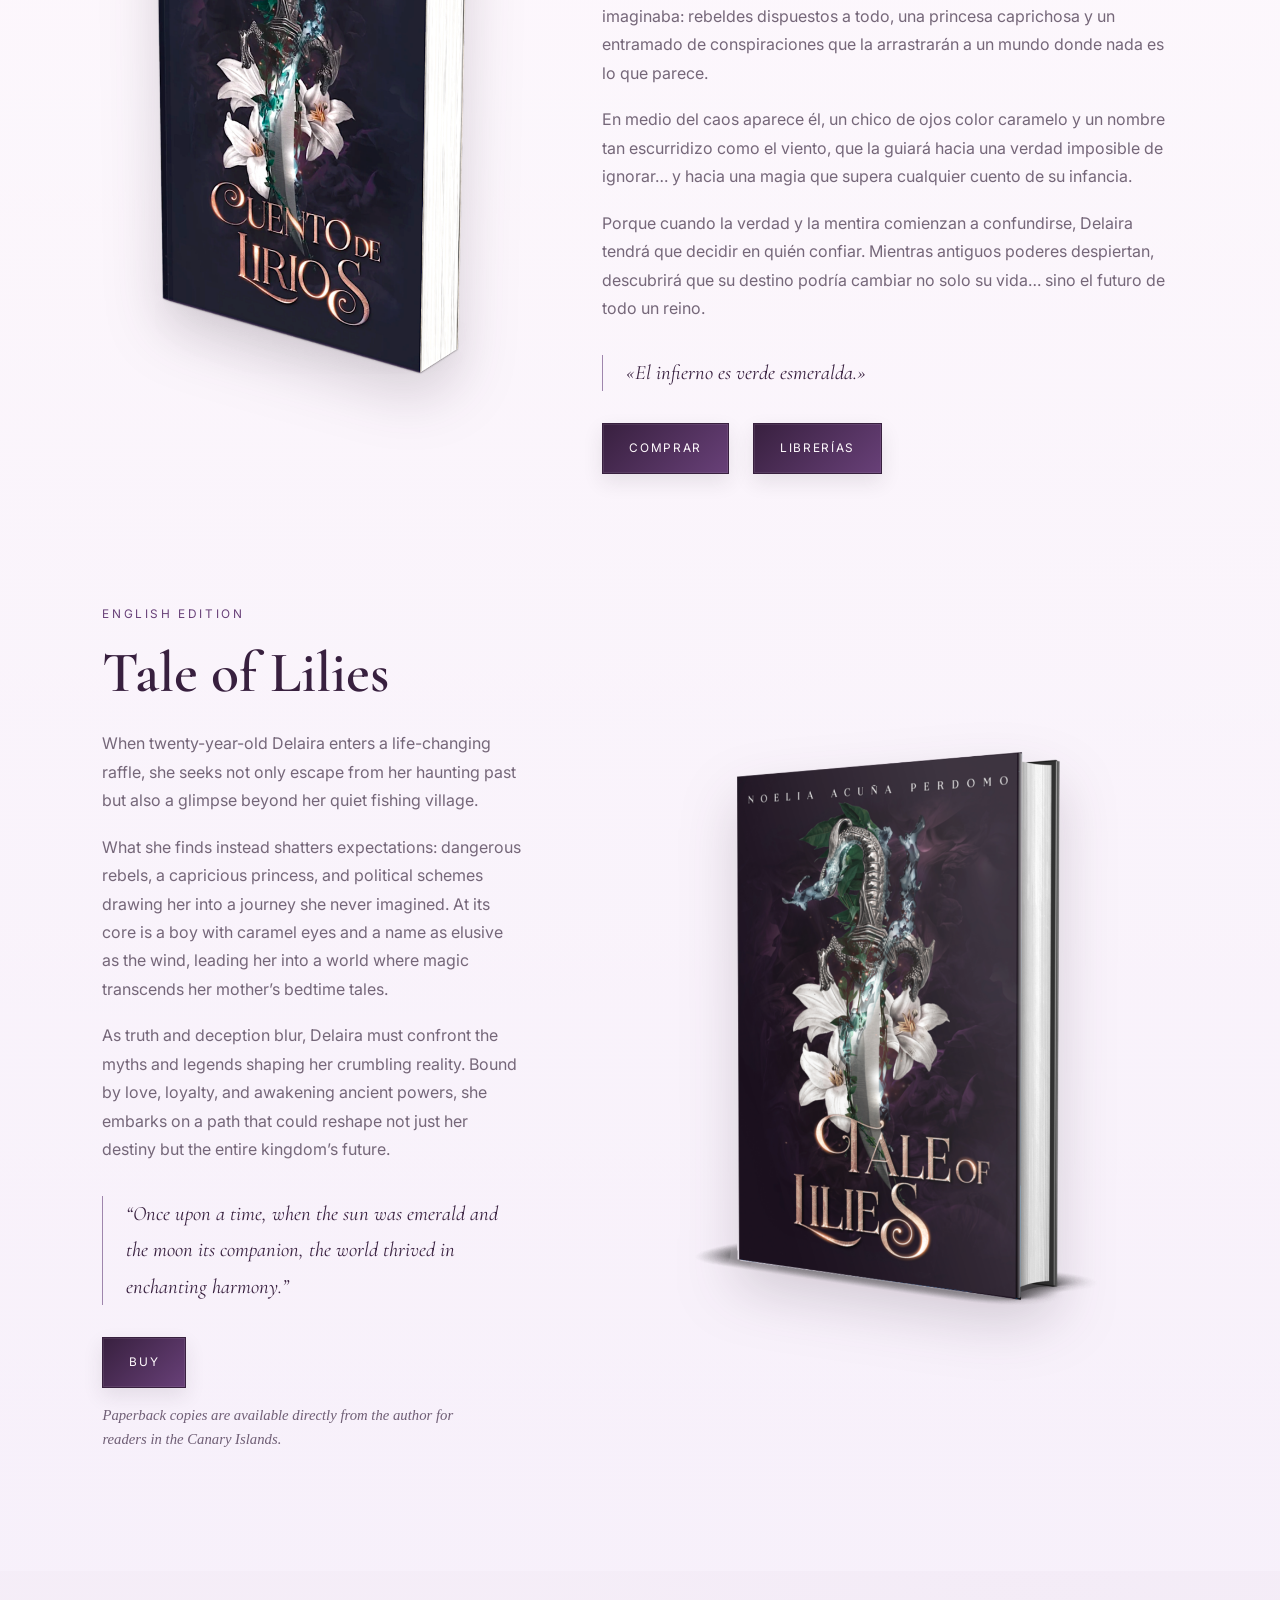
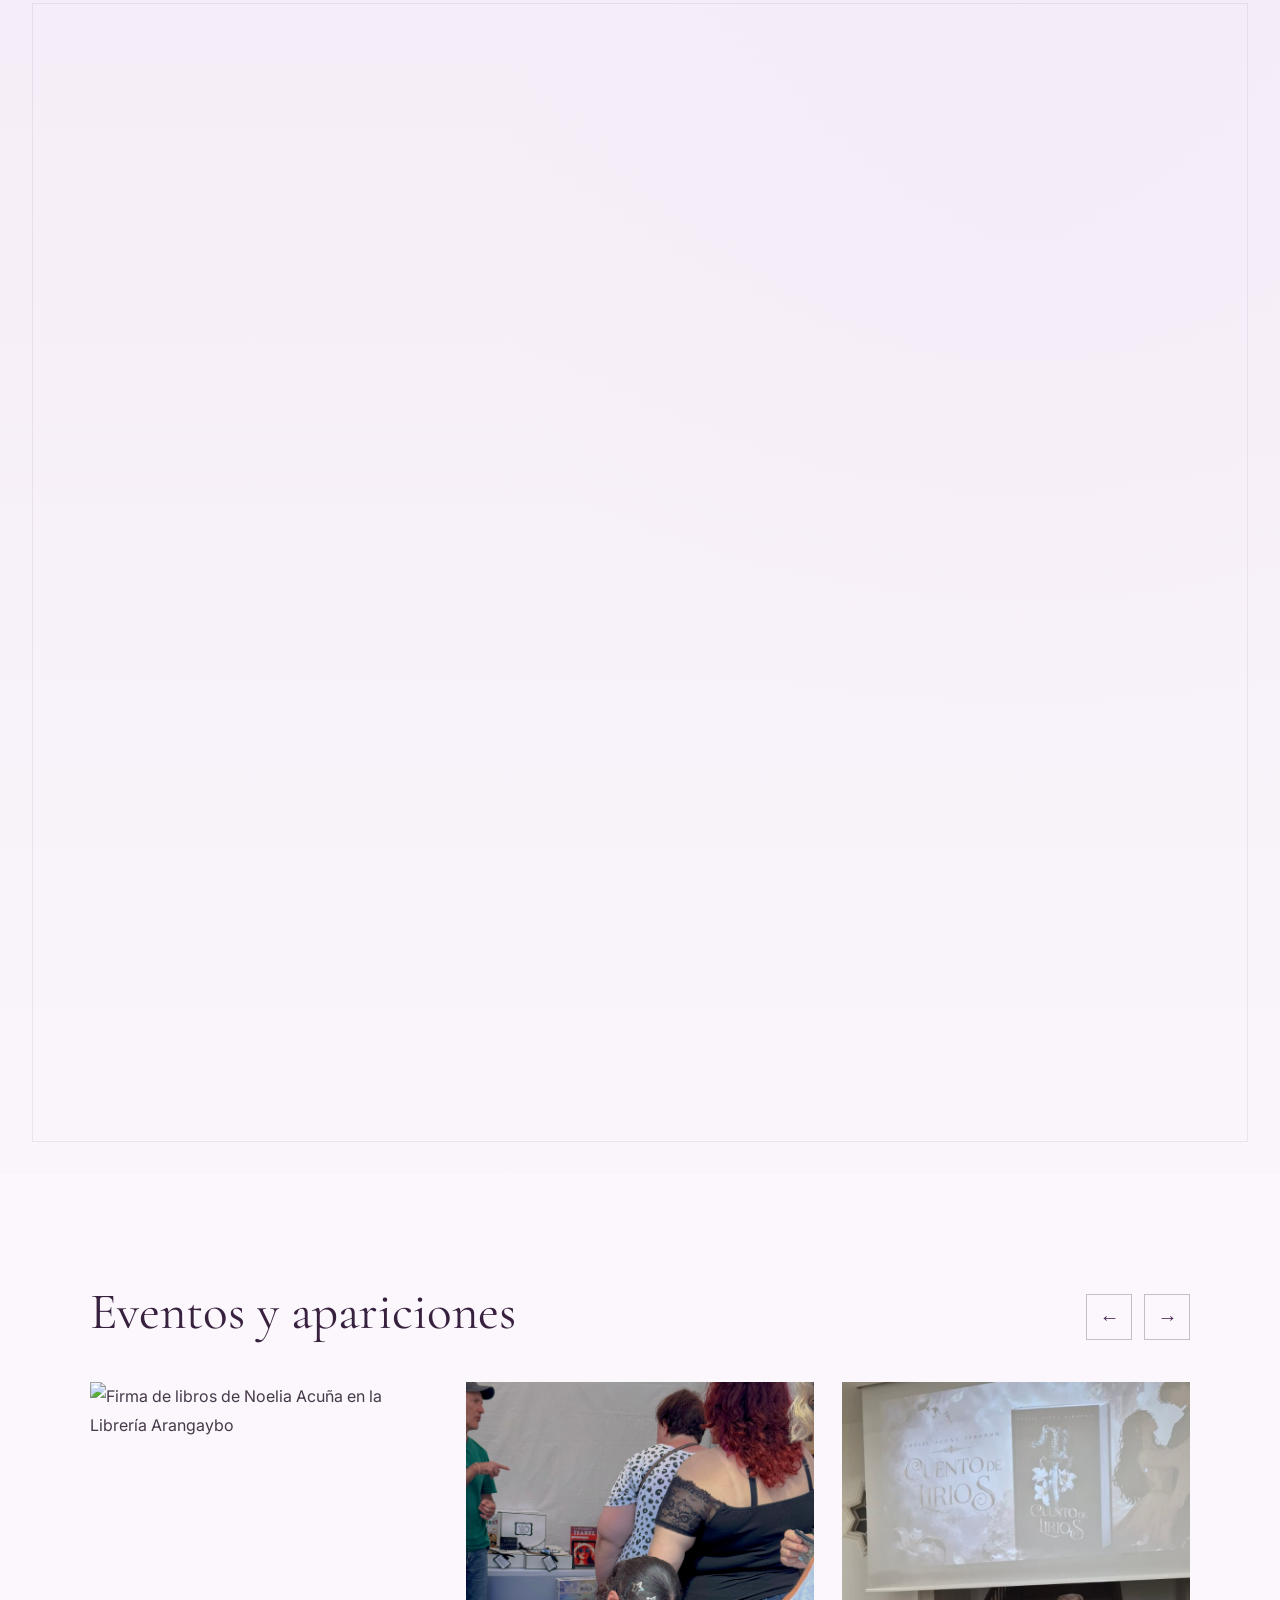
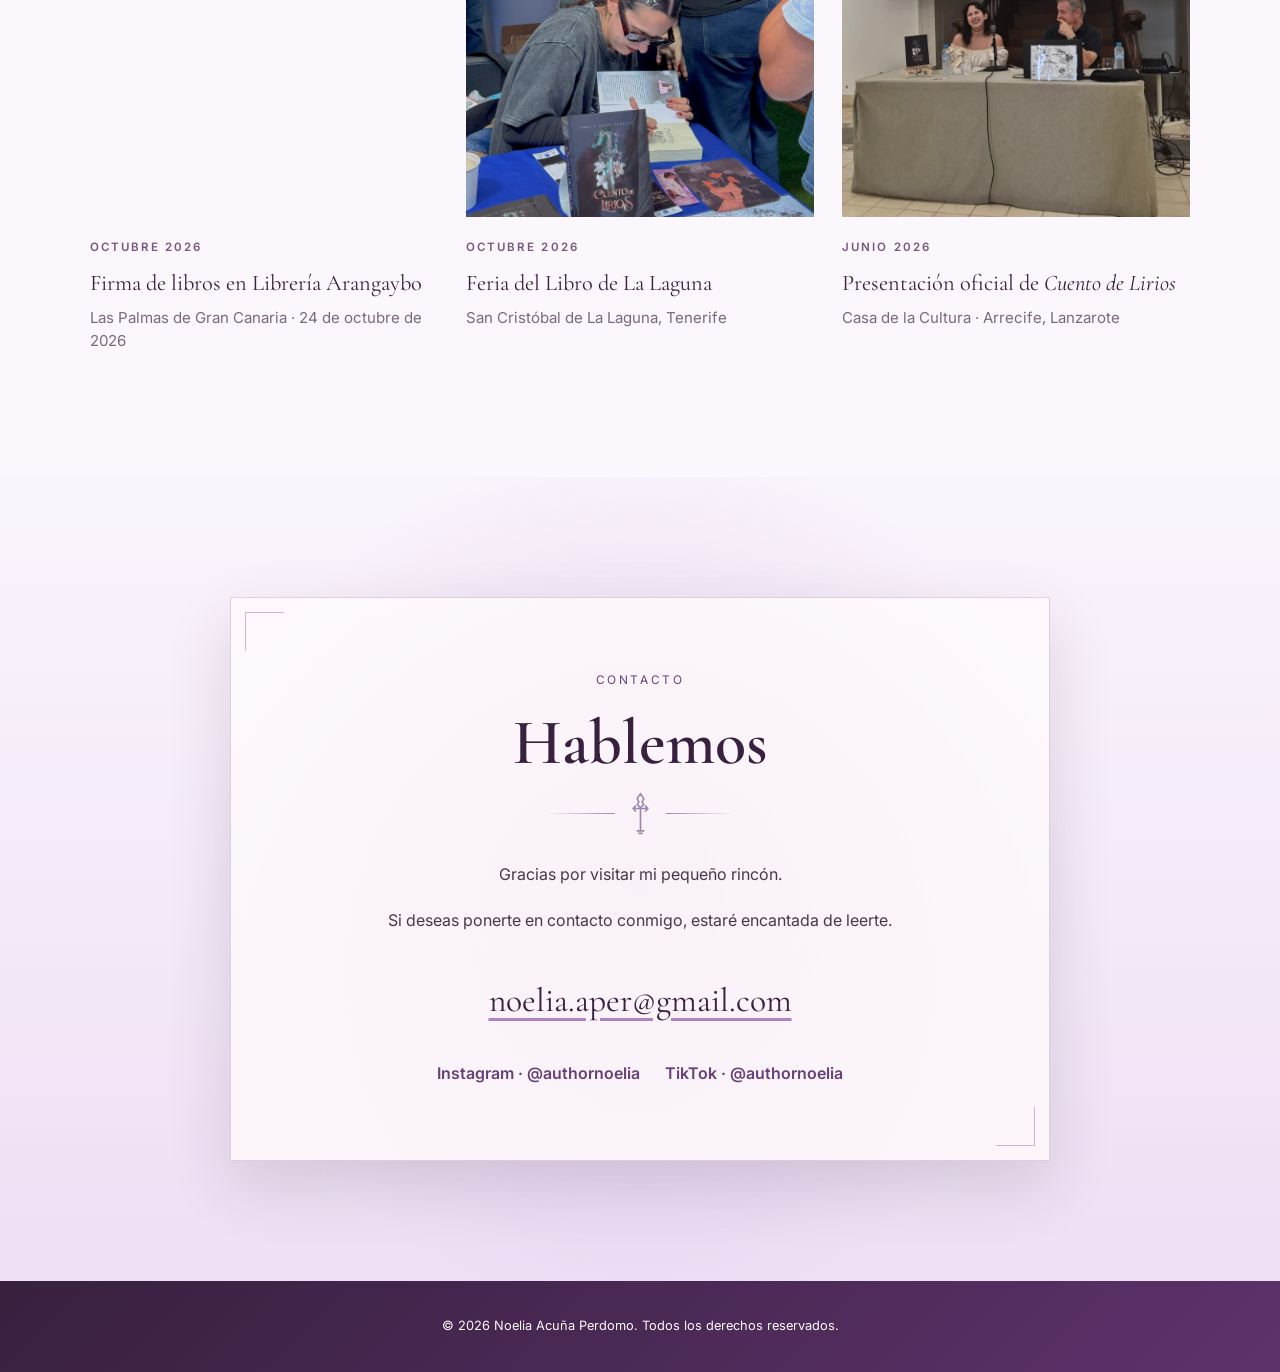
==== commit 8dc43597: "Update index.html" ====
--- a/index.html
+++ b/index.html
@@ -539,6 +539,36 @@
       </div>
 
       <div class="eventos-carrusel">
+
+        
+<!-- FIRMA EN LIBRERÍA ARANGAYBO -->
+
+<article class="evento-tarjeta">
+
+  <img
+    src="images/firma-arangaybo.jpg"
+    alt="Firma de libros de Noelia Acuña en la Librería Arangaybo"
+    loading="lazy"
+  >
+
+  <div class="evento-texto">
+
+    <p class="evento-fecha" data-i18n="t56">
+      Octubre 2026
+    </p>
+
+    <h3 data-i18n="t57">
+      Firma de libros en Librería Arangaybo
+    </h3>
+
+    <p class="evento-lugar" data-i18n="t58">
+      Las Palmas de Gran Canaria · 24 de octubre de 2026
+    </p>
+
+  </div>
+
+</article>
+
         
 <!-- FERIA DEL LIBRO DE LA LAGUNA -->
 
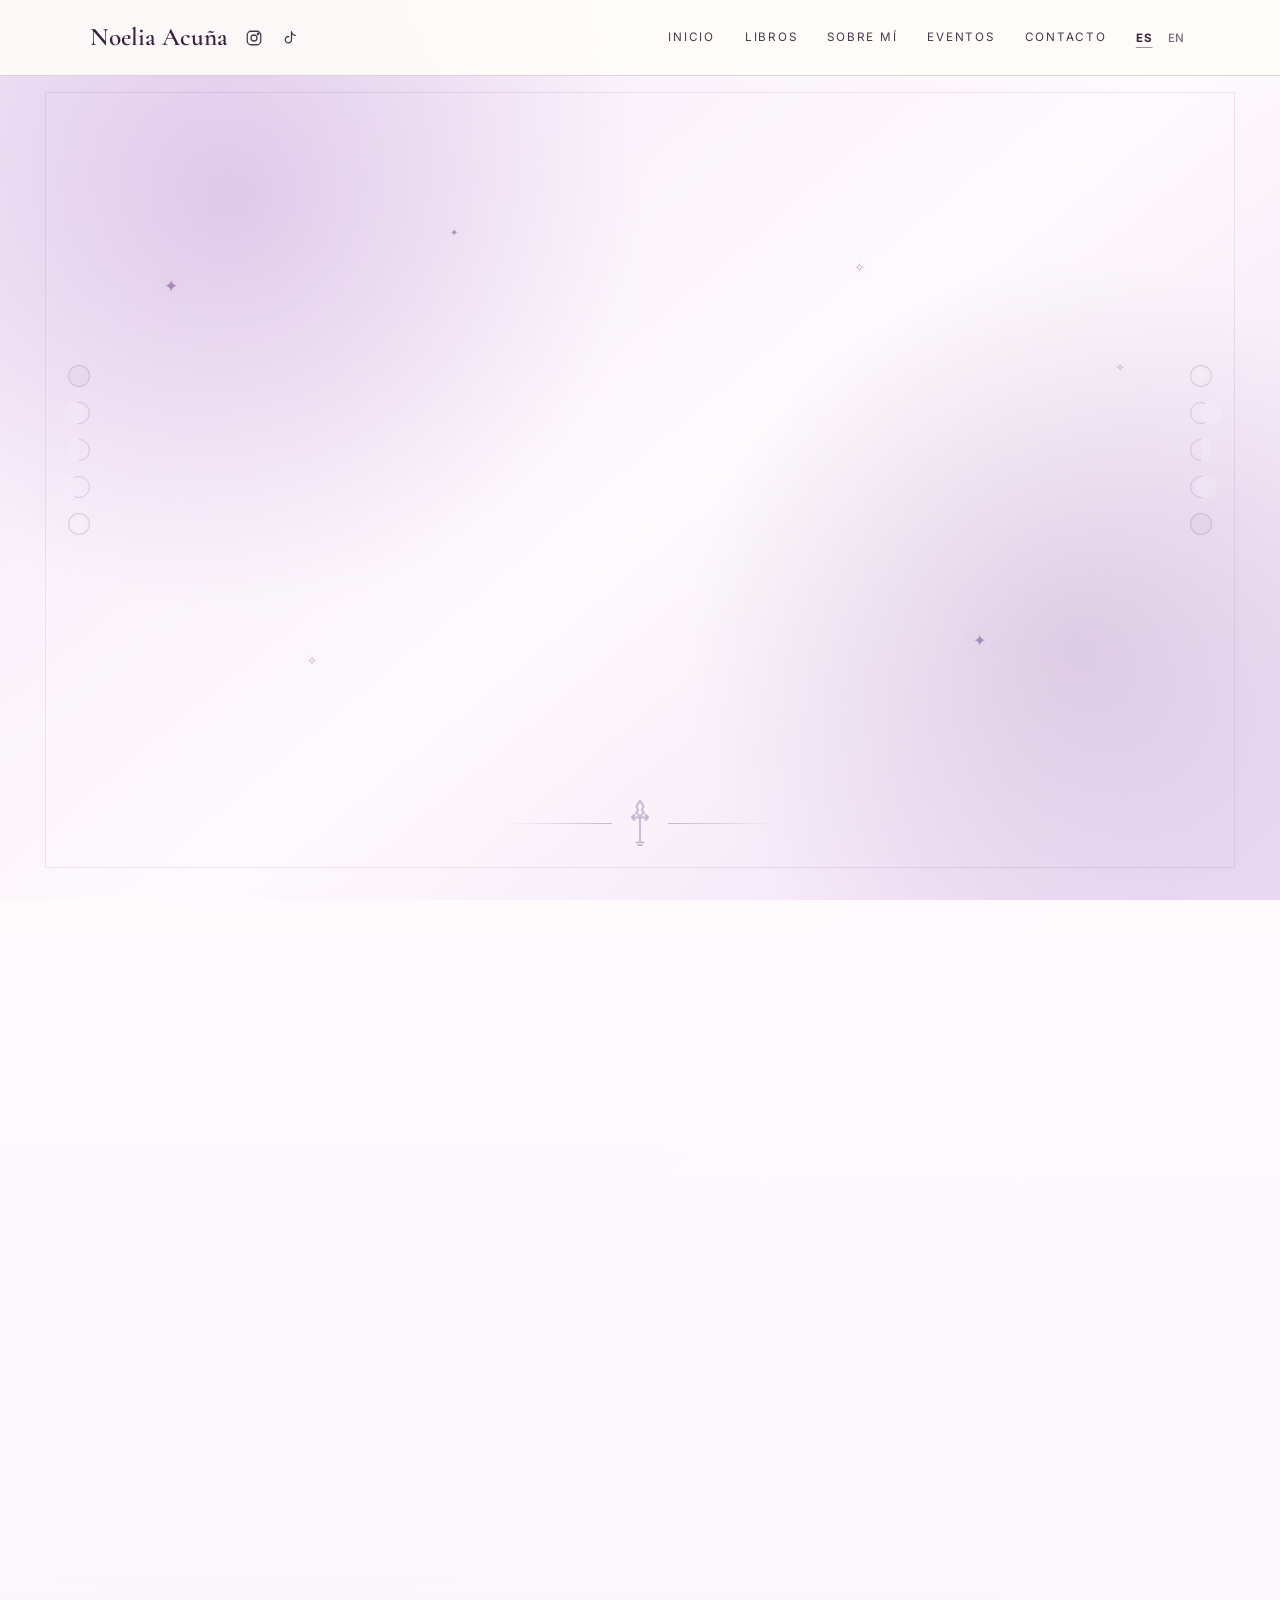
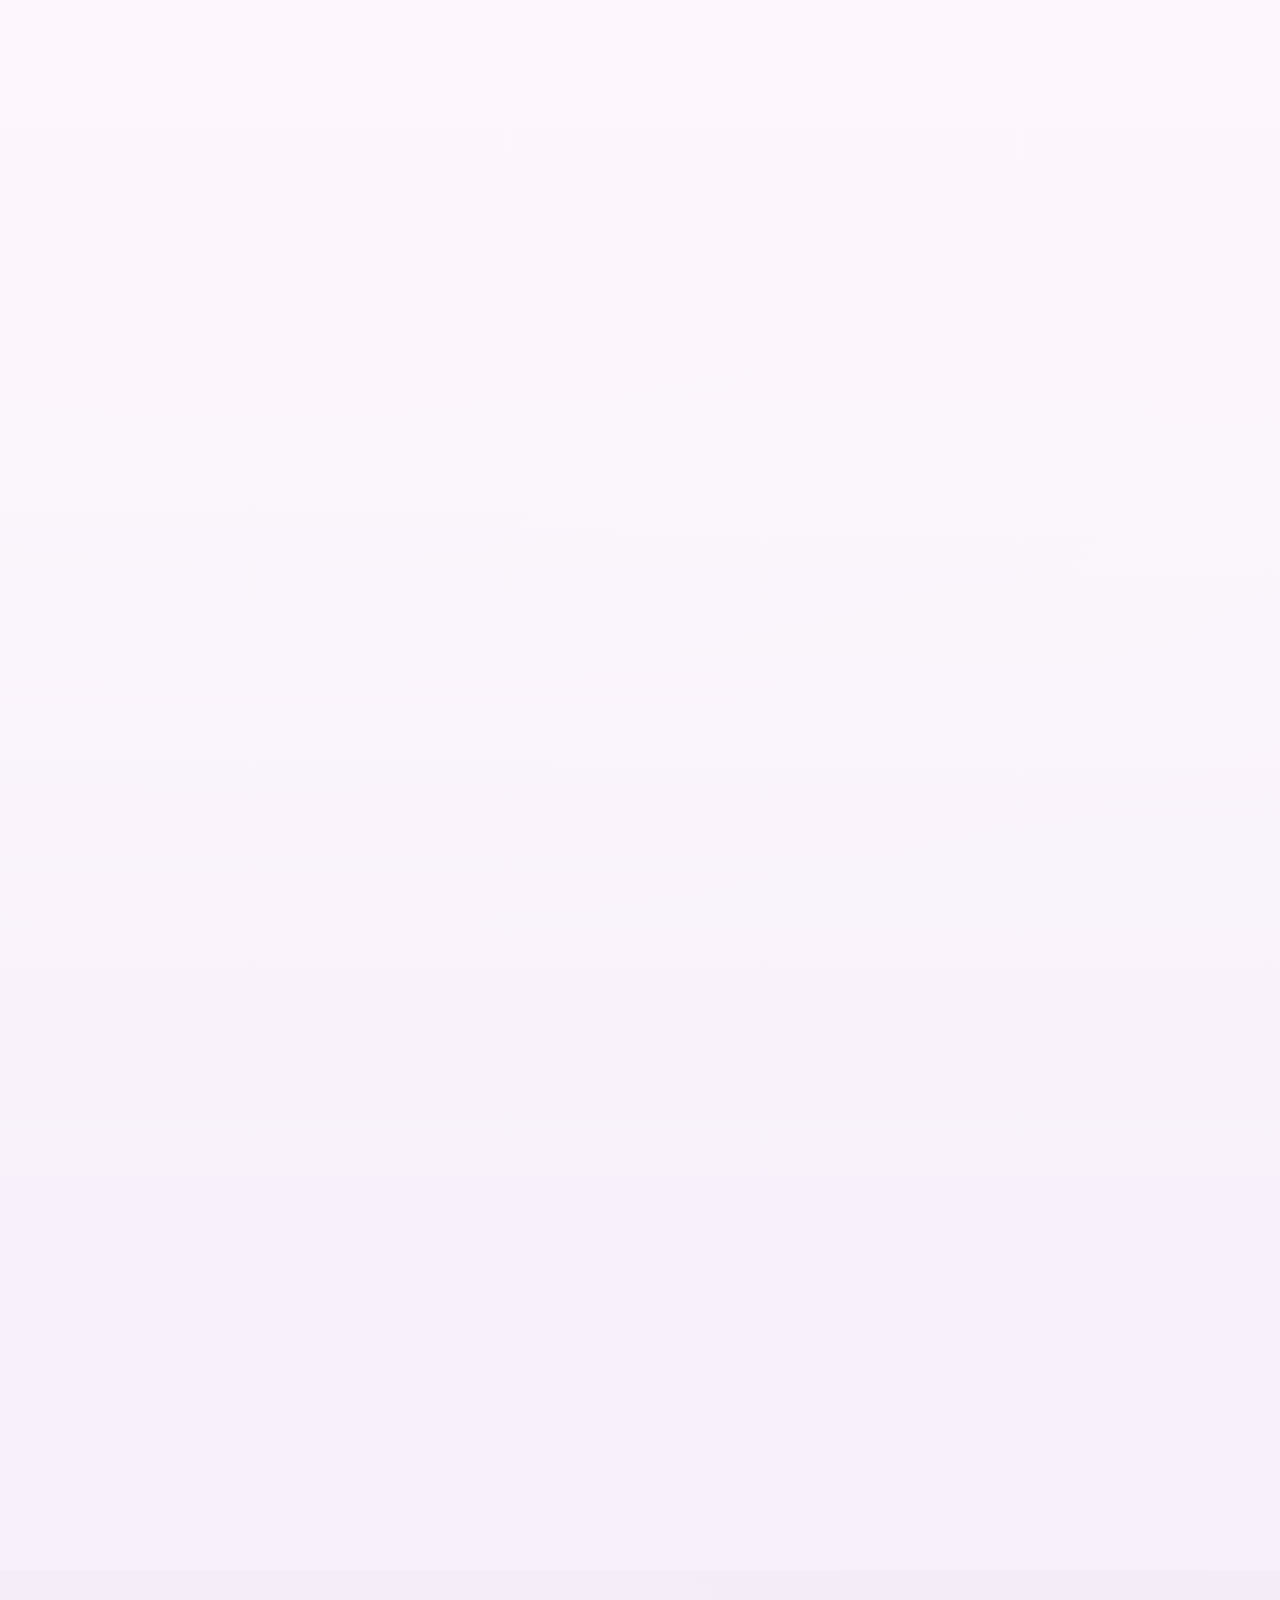
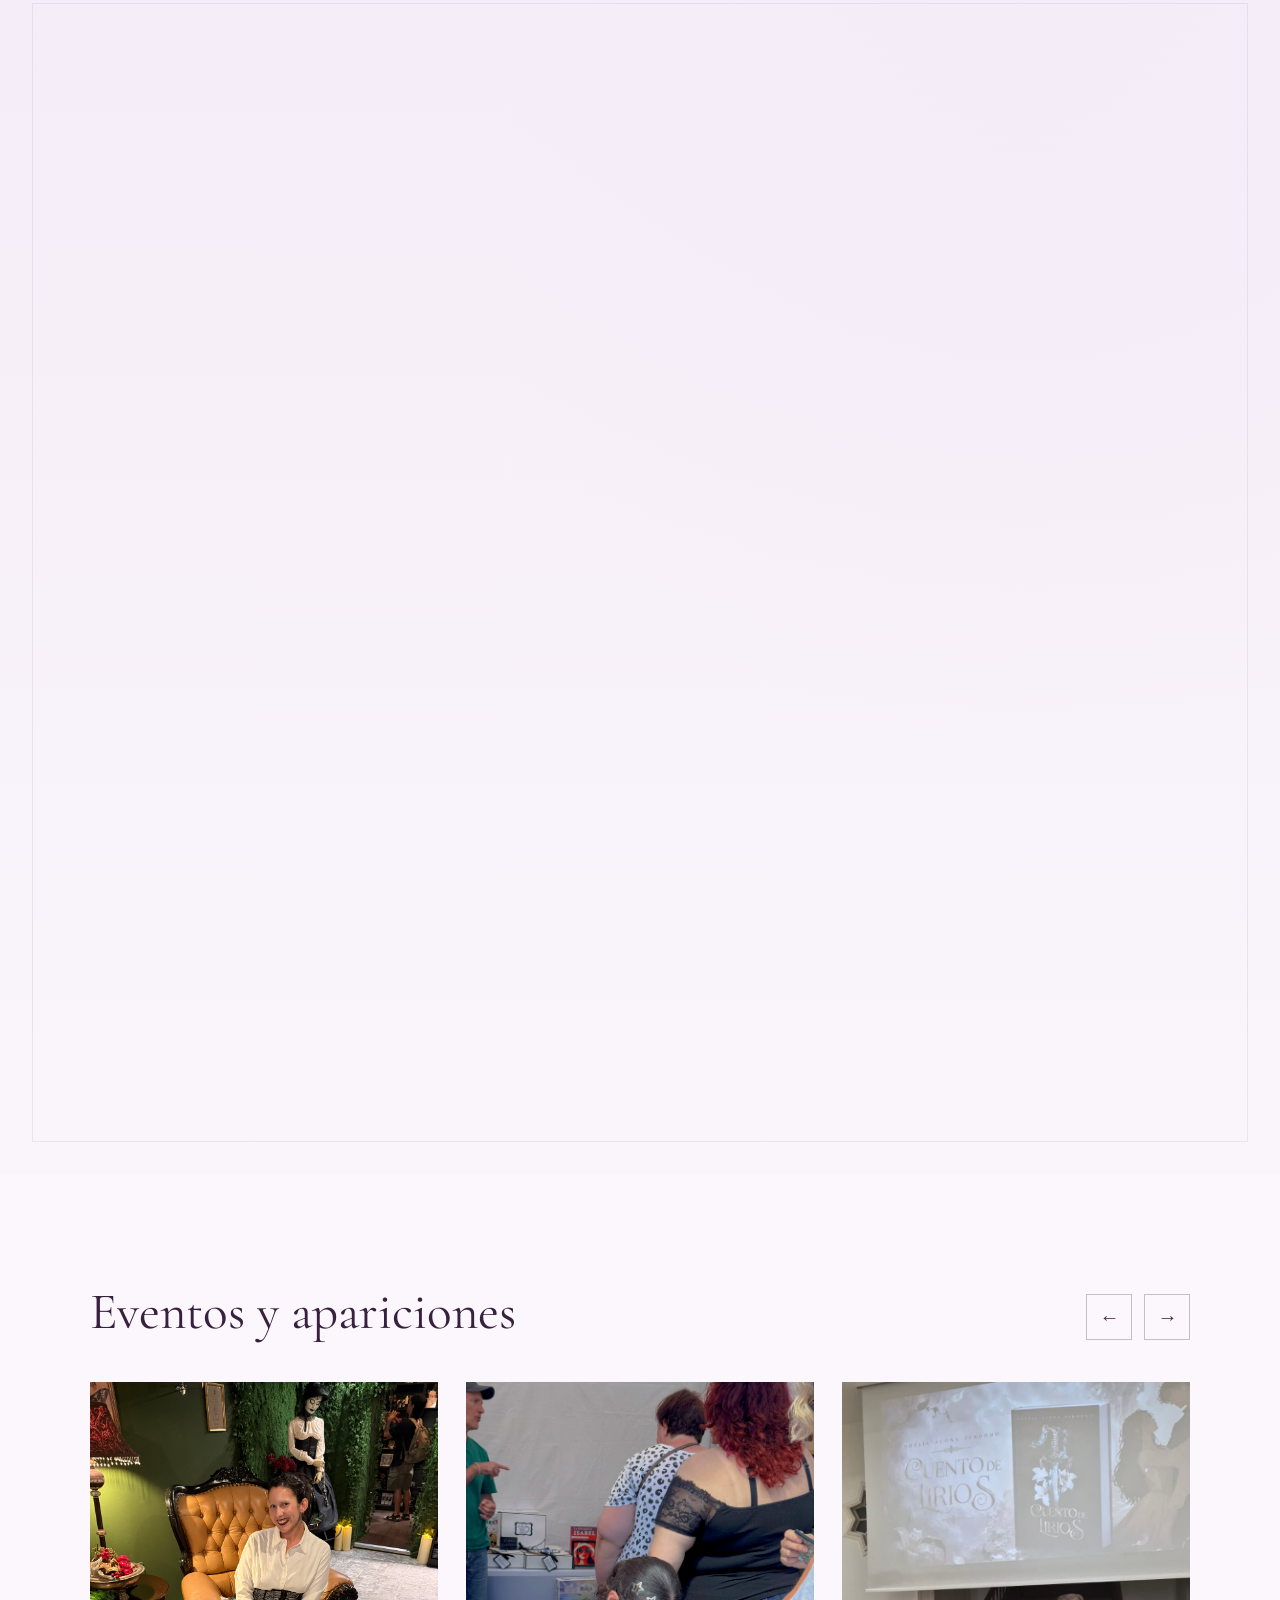
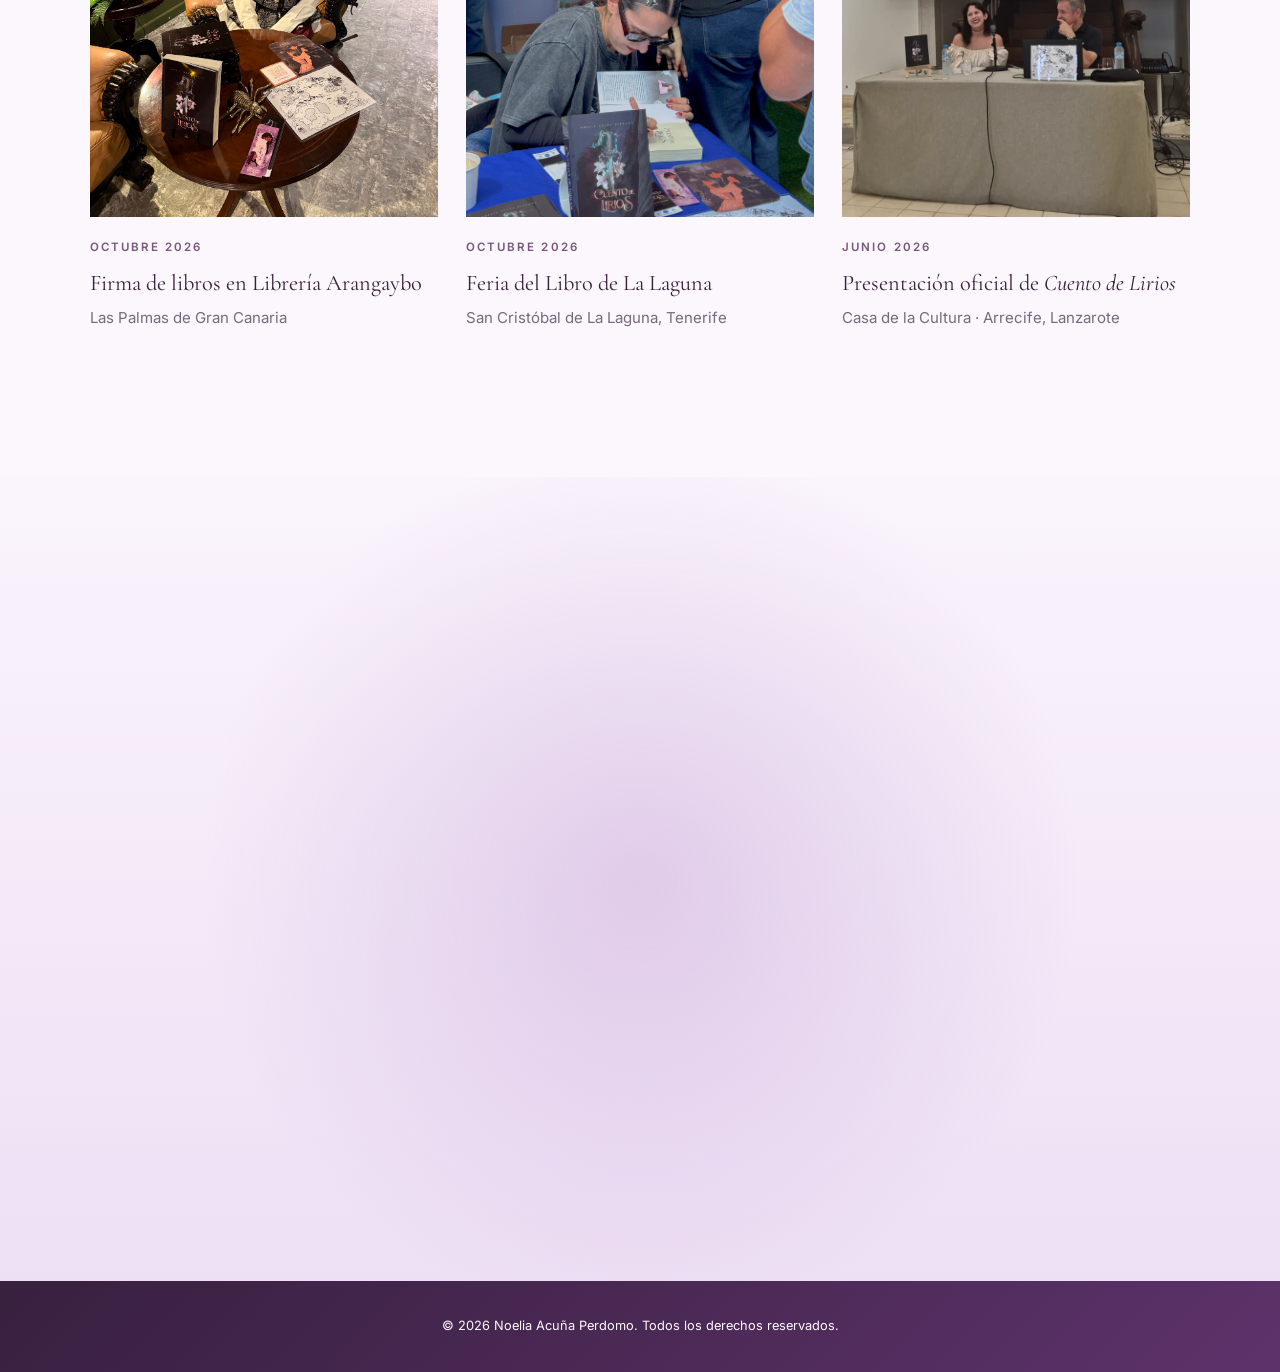
==== commit bf6bc420: "Update index.html" ====
--- a/index.html
+++ b/index.html
@@ -562,7 +562,7 @@
     </h3>
 
     <p class="evento-lugar" data-i18n="t58">
-      Las Palmas de Gran Canaria · 24 de octubre de 2026
+      Las Palmas de Gran Canaria
     </p>
 
   </div>
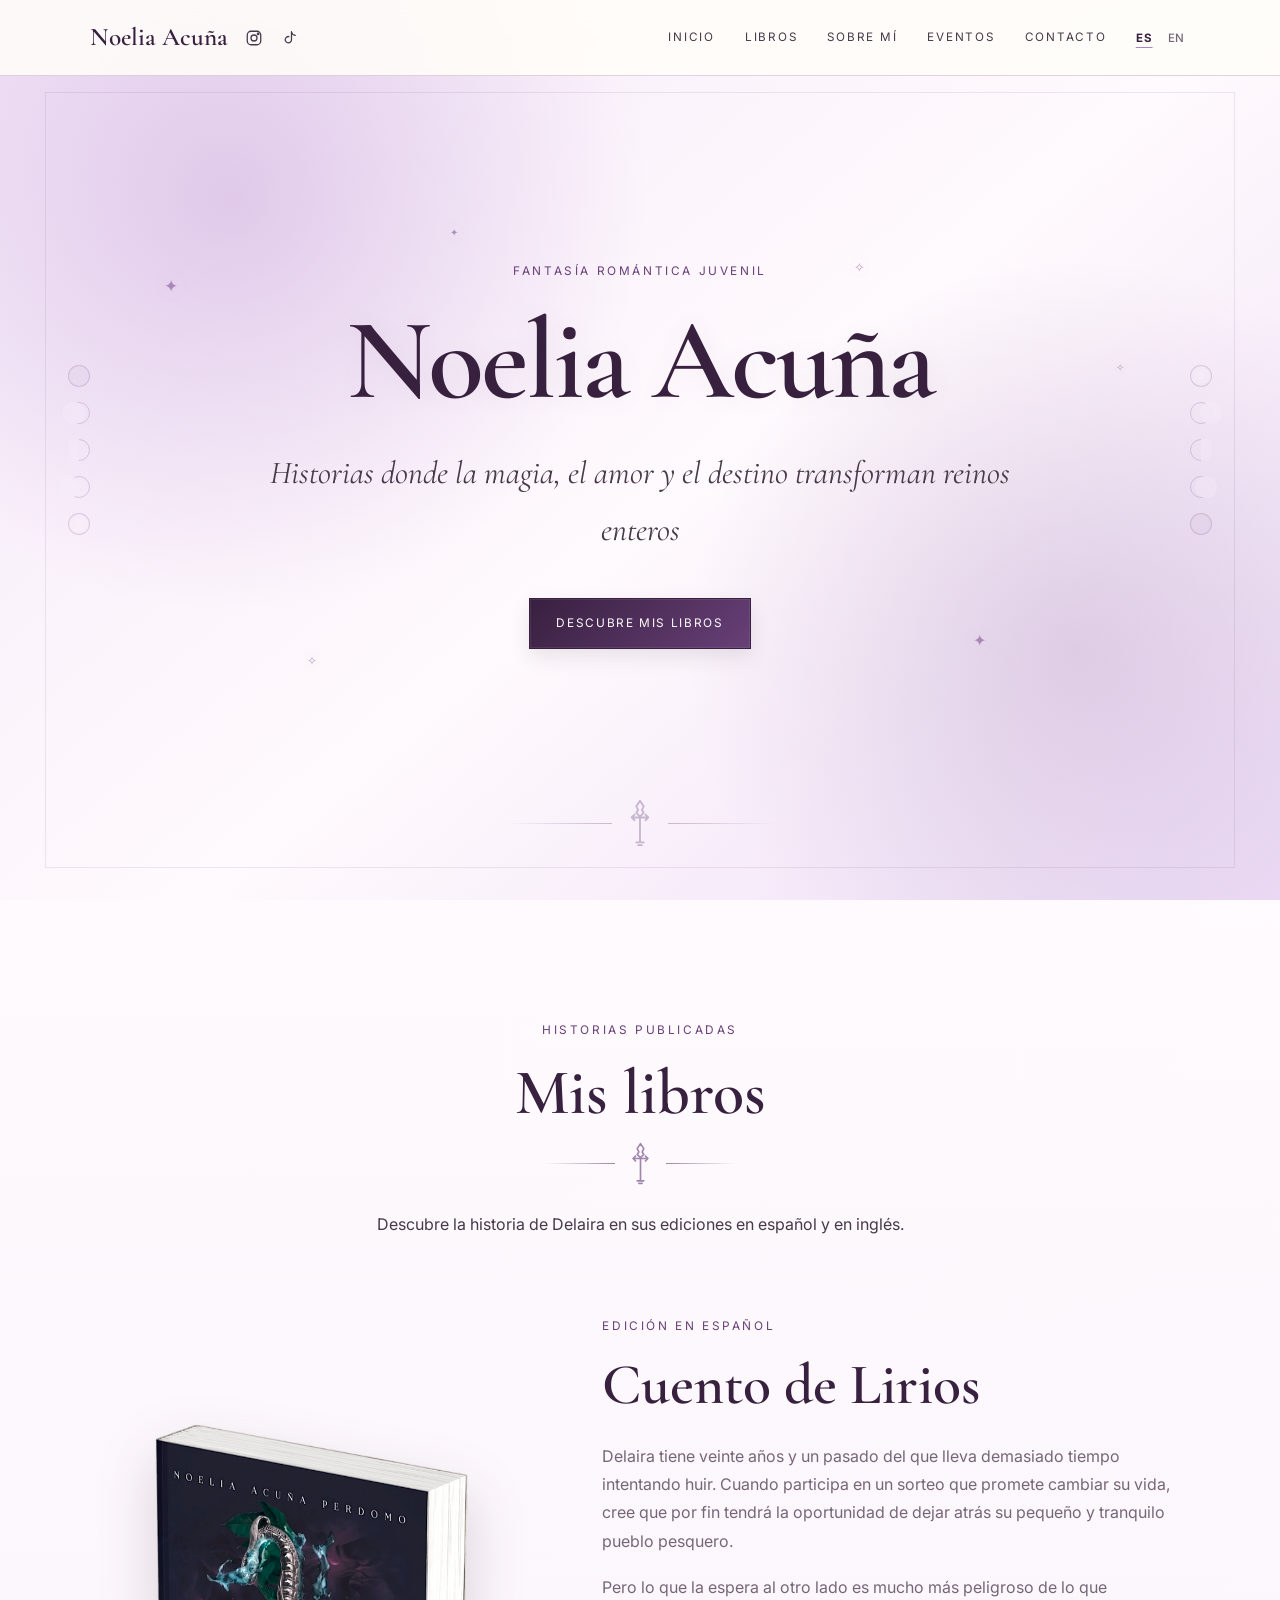
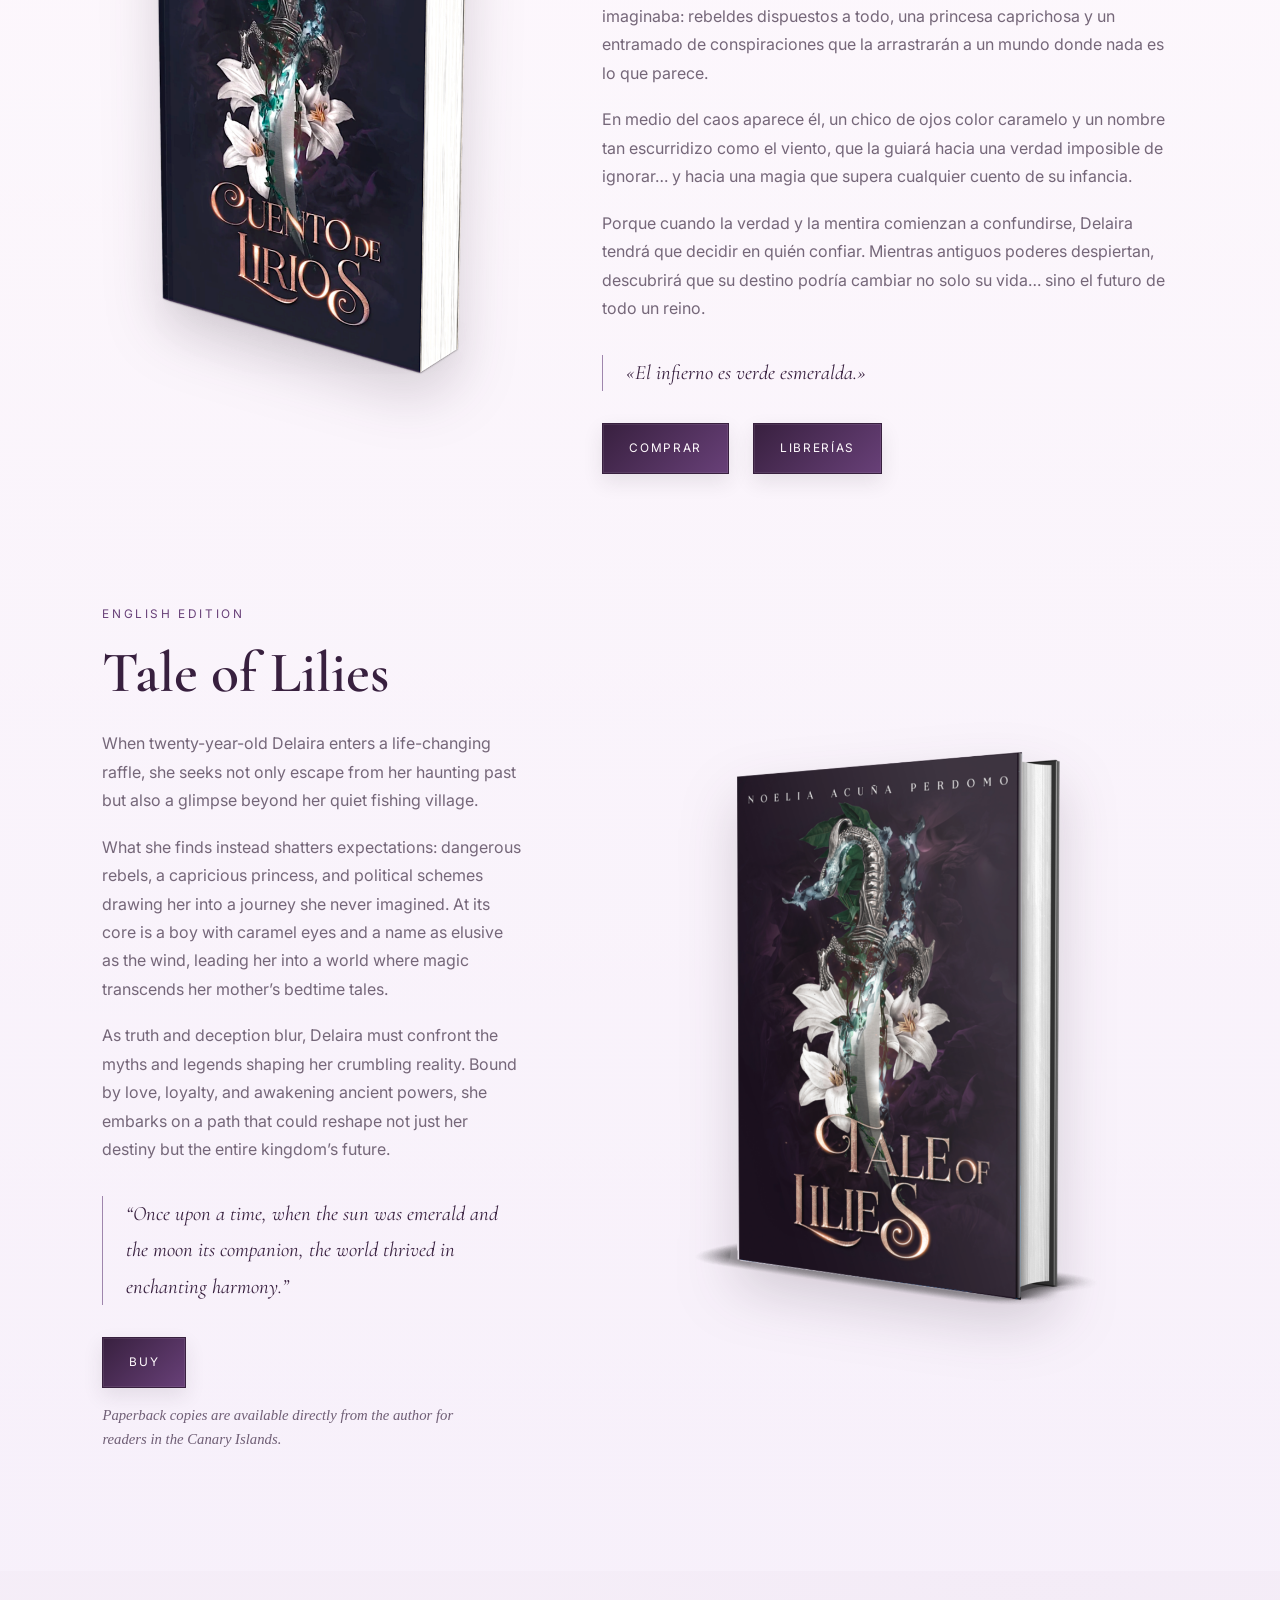
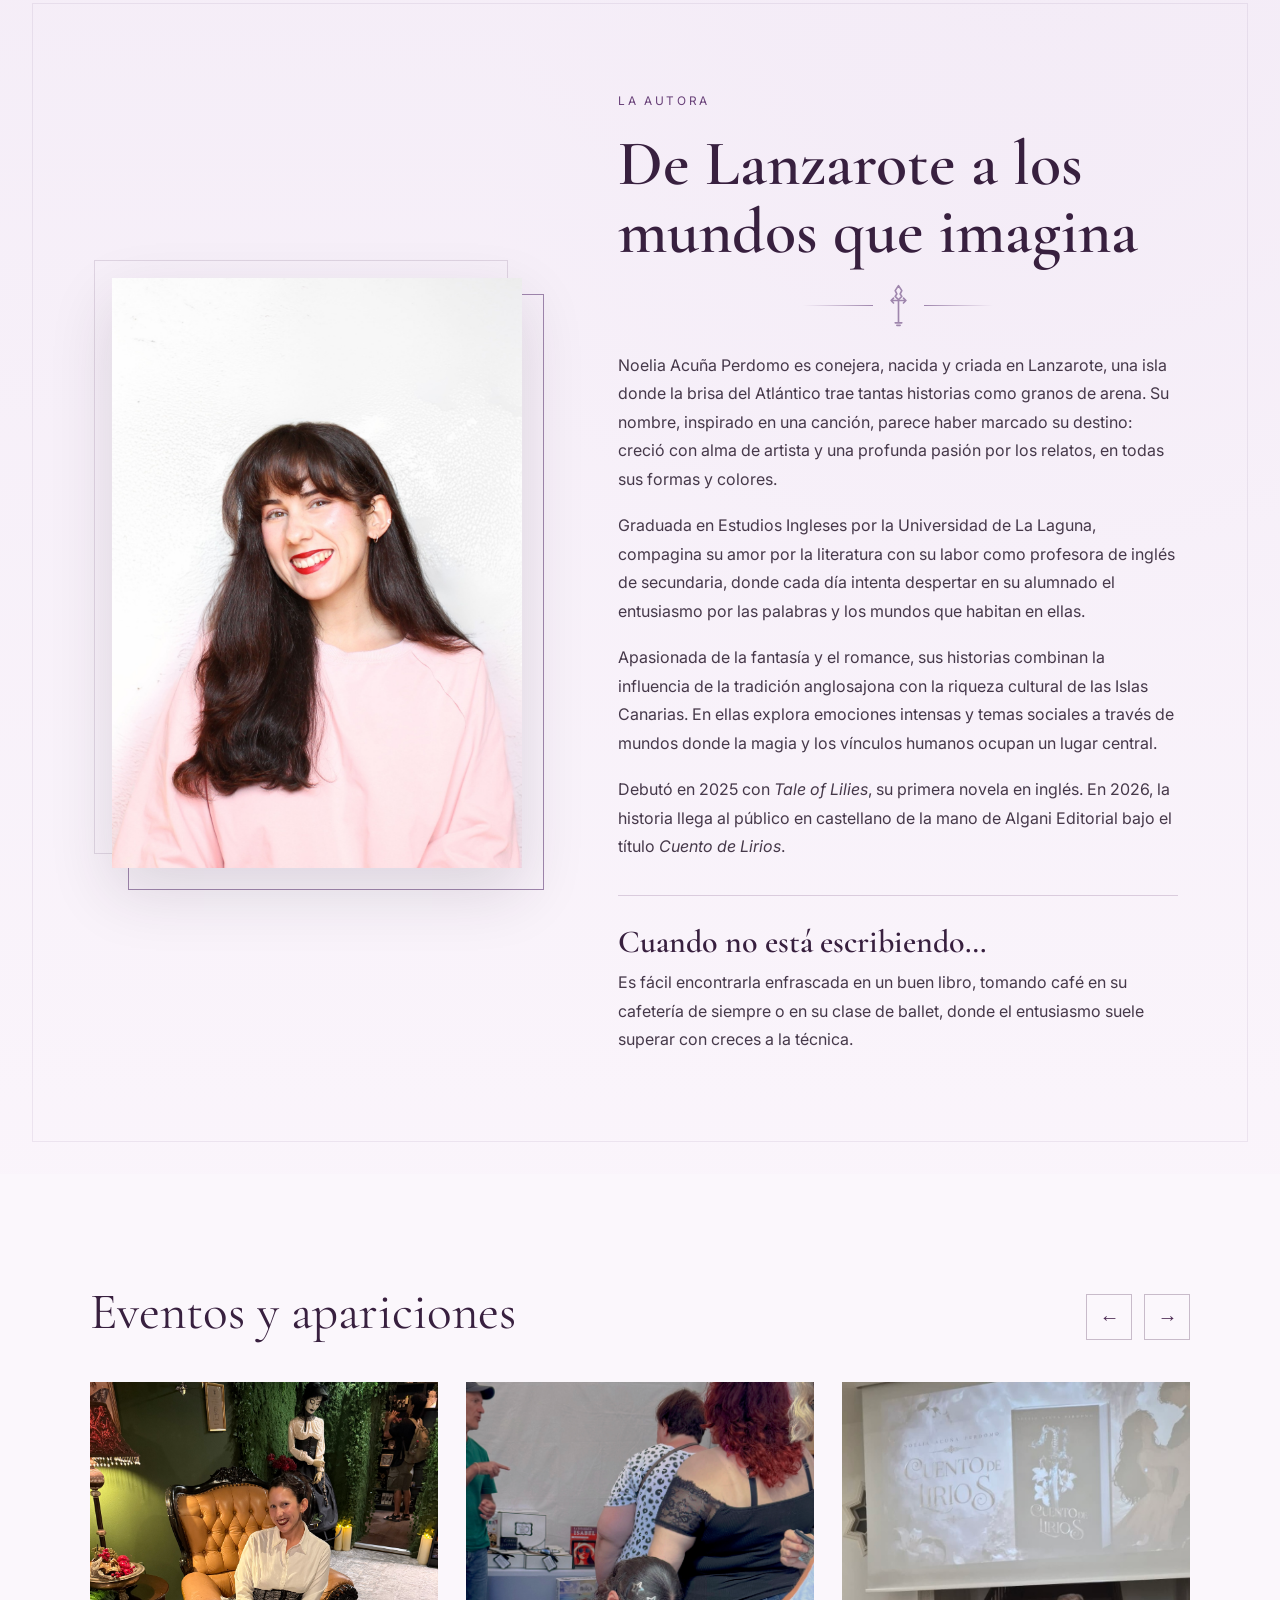
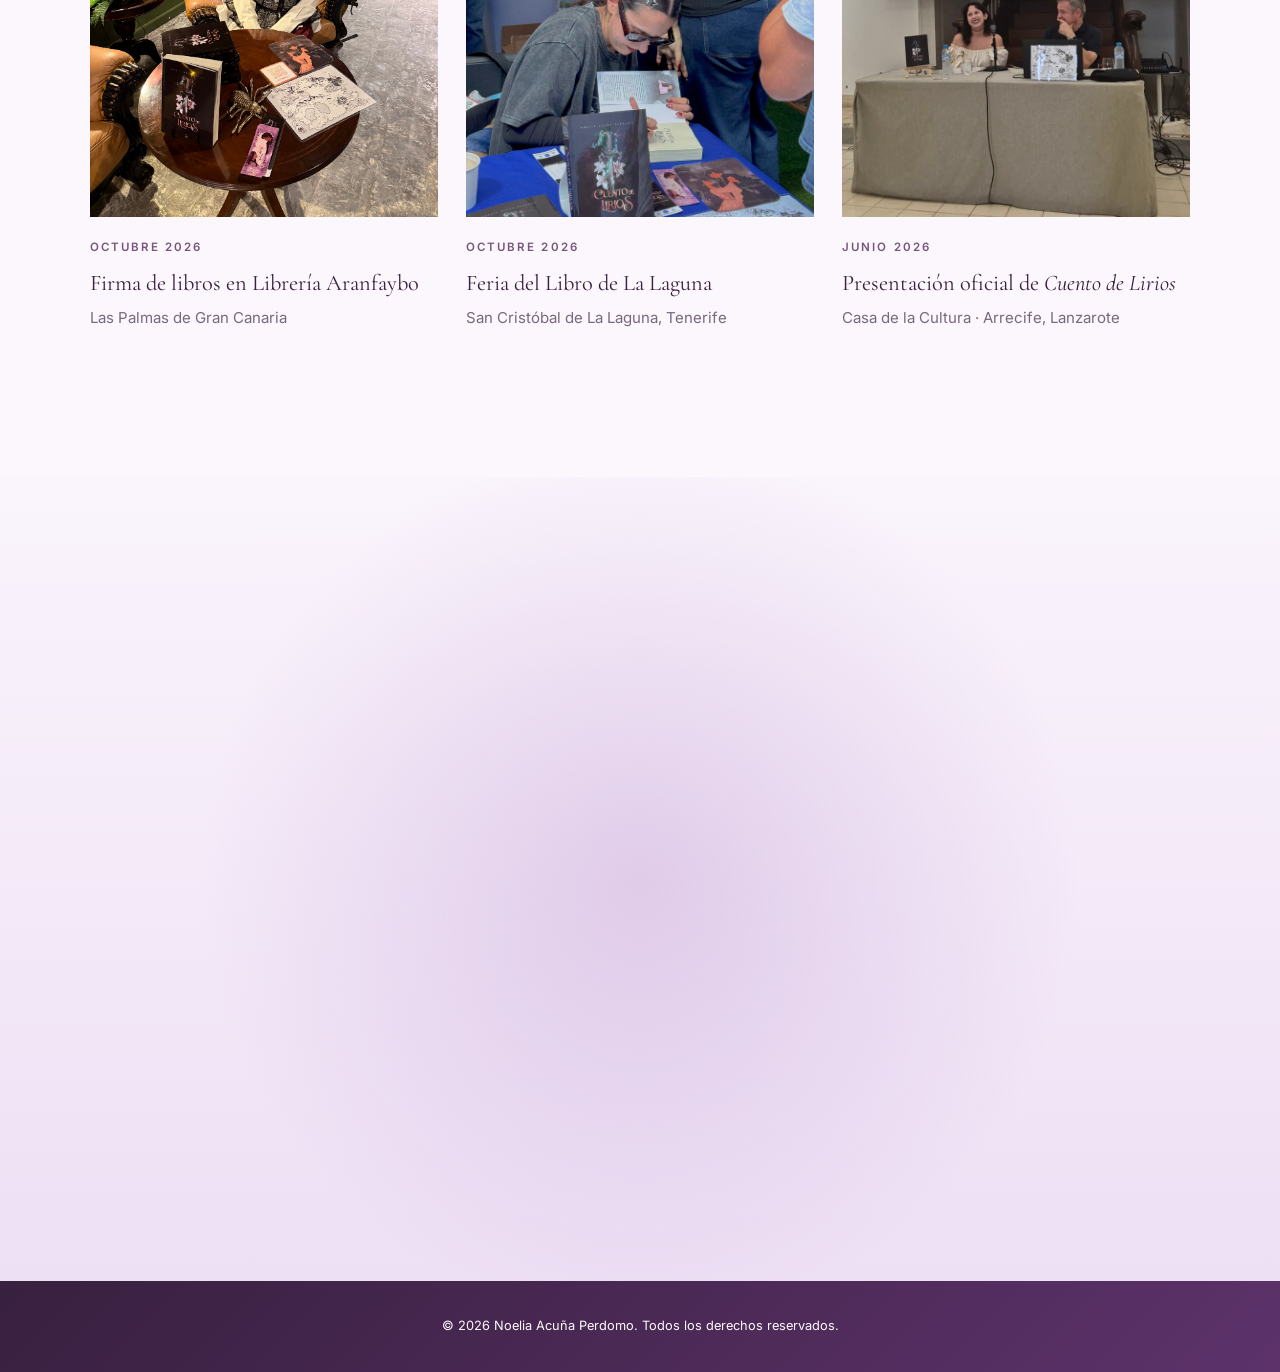
==== commit f278decd: "Update index.html" ====
--- a/index.html
+++ b/index.html
@@ -541,13 +541,13 @@
       <div class="eventos-carrusel">
 
         
-<!-- FIRMA EN LIBRERÍA ARANGAYBO -->
+<!-- FIRMA EN LIBRERÍA ARANFAYBO -->
 
 <article class="evento-tarjeta">
 
   <img
     src="images/firma-arangaybo.jpg"
-    alt="Firma de libros de Noelia Acuña en la Librería Arangaybo"
+    alt="Firma de libros de Noelia Acuña en la Librería Aranfaybo"
     loading="lazy"
   >
 
@@ -558,7 +558,7 @@
     </p>
 
     <h3 data-i18n="t57">
-      Firma de libros en Librería Arangaybo
+      Firma de libros en Librería Aranfaybo
     </h3>
 
     <p class="evento-lugar" data-i18n="t58">
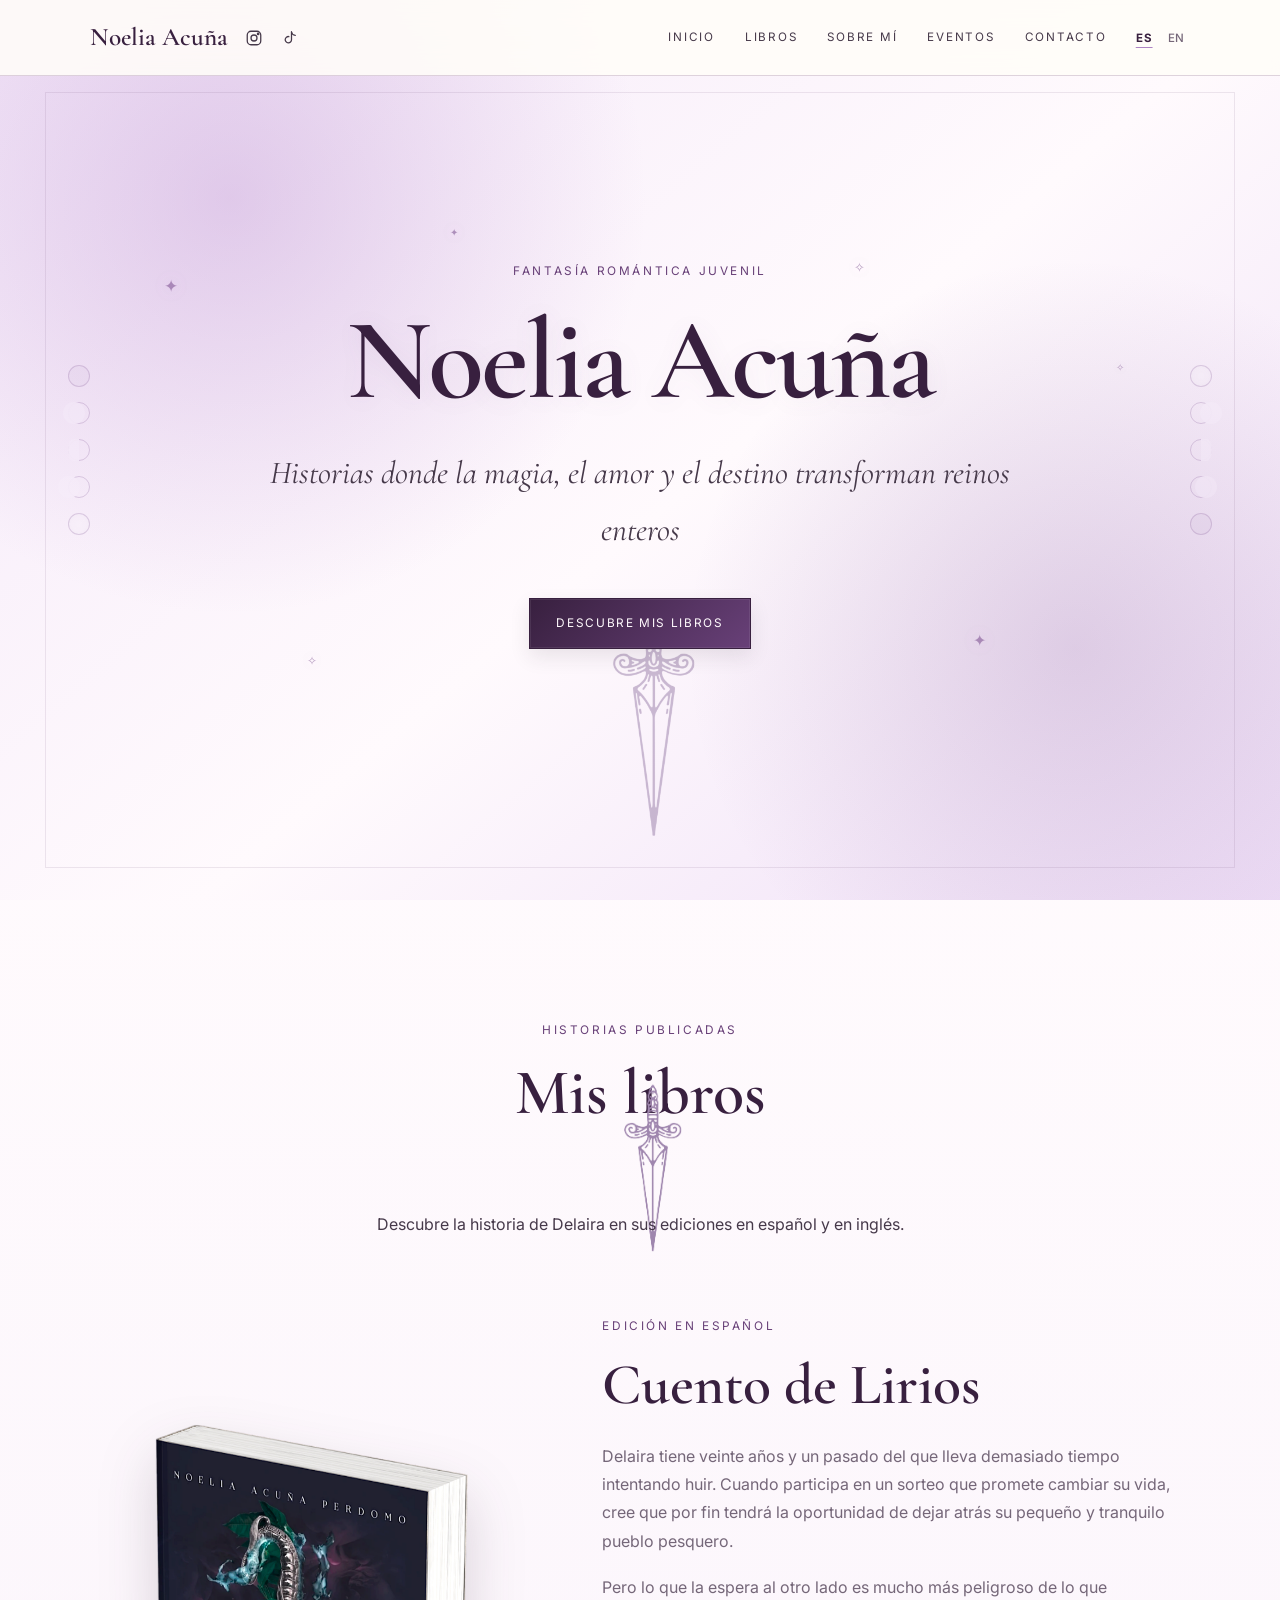
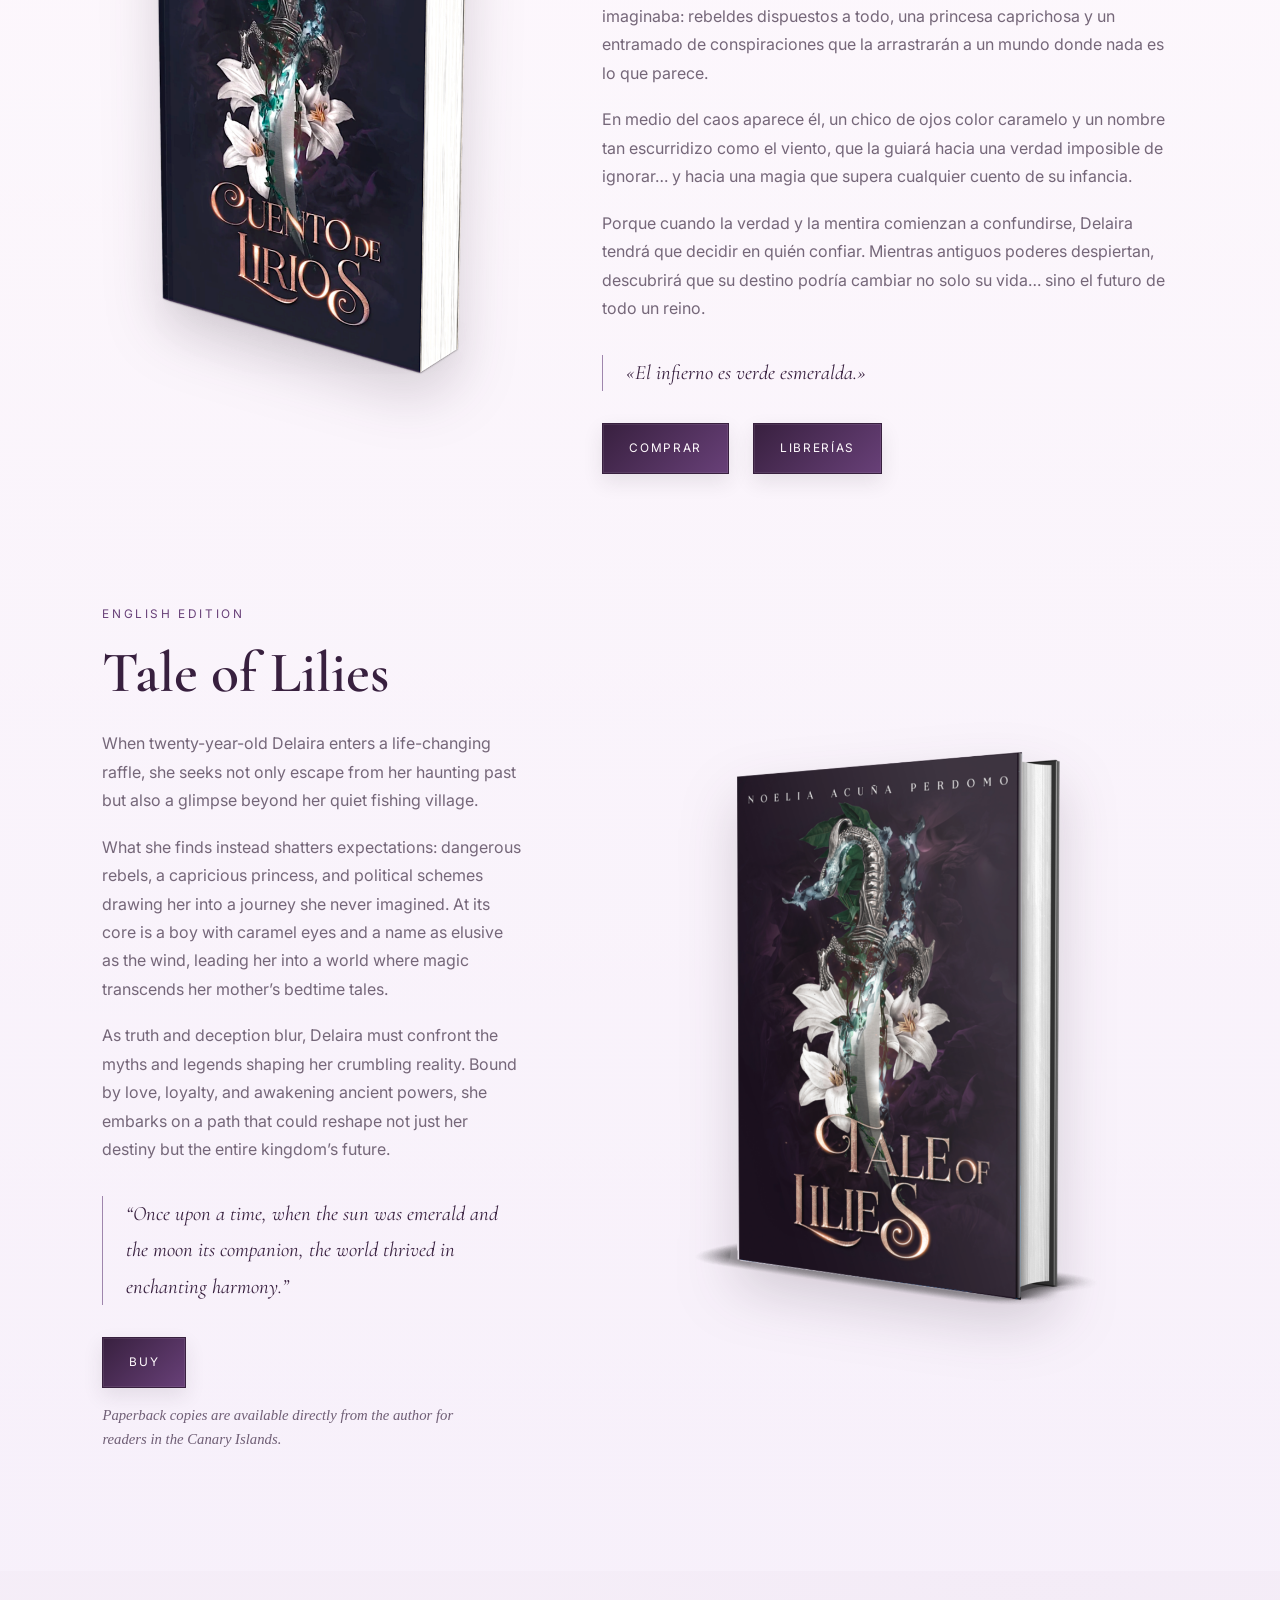
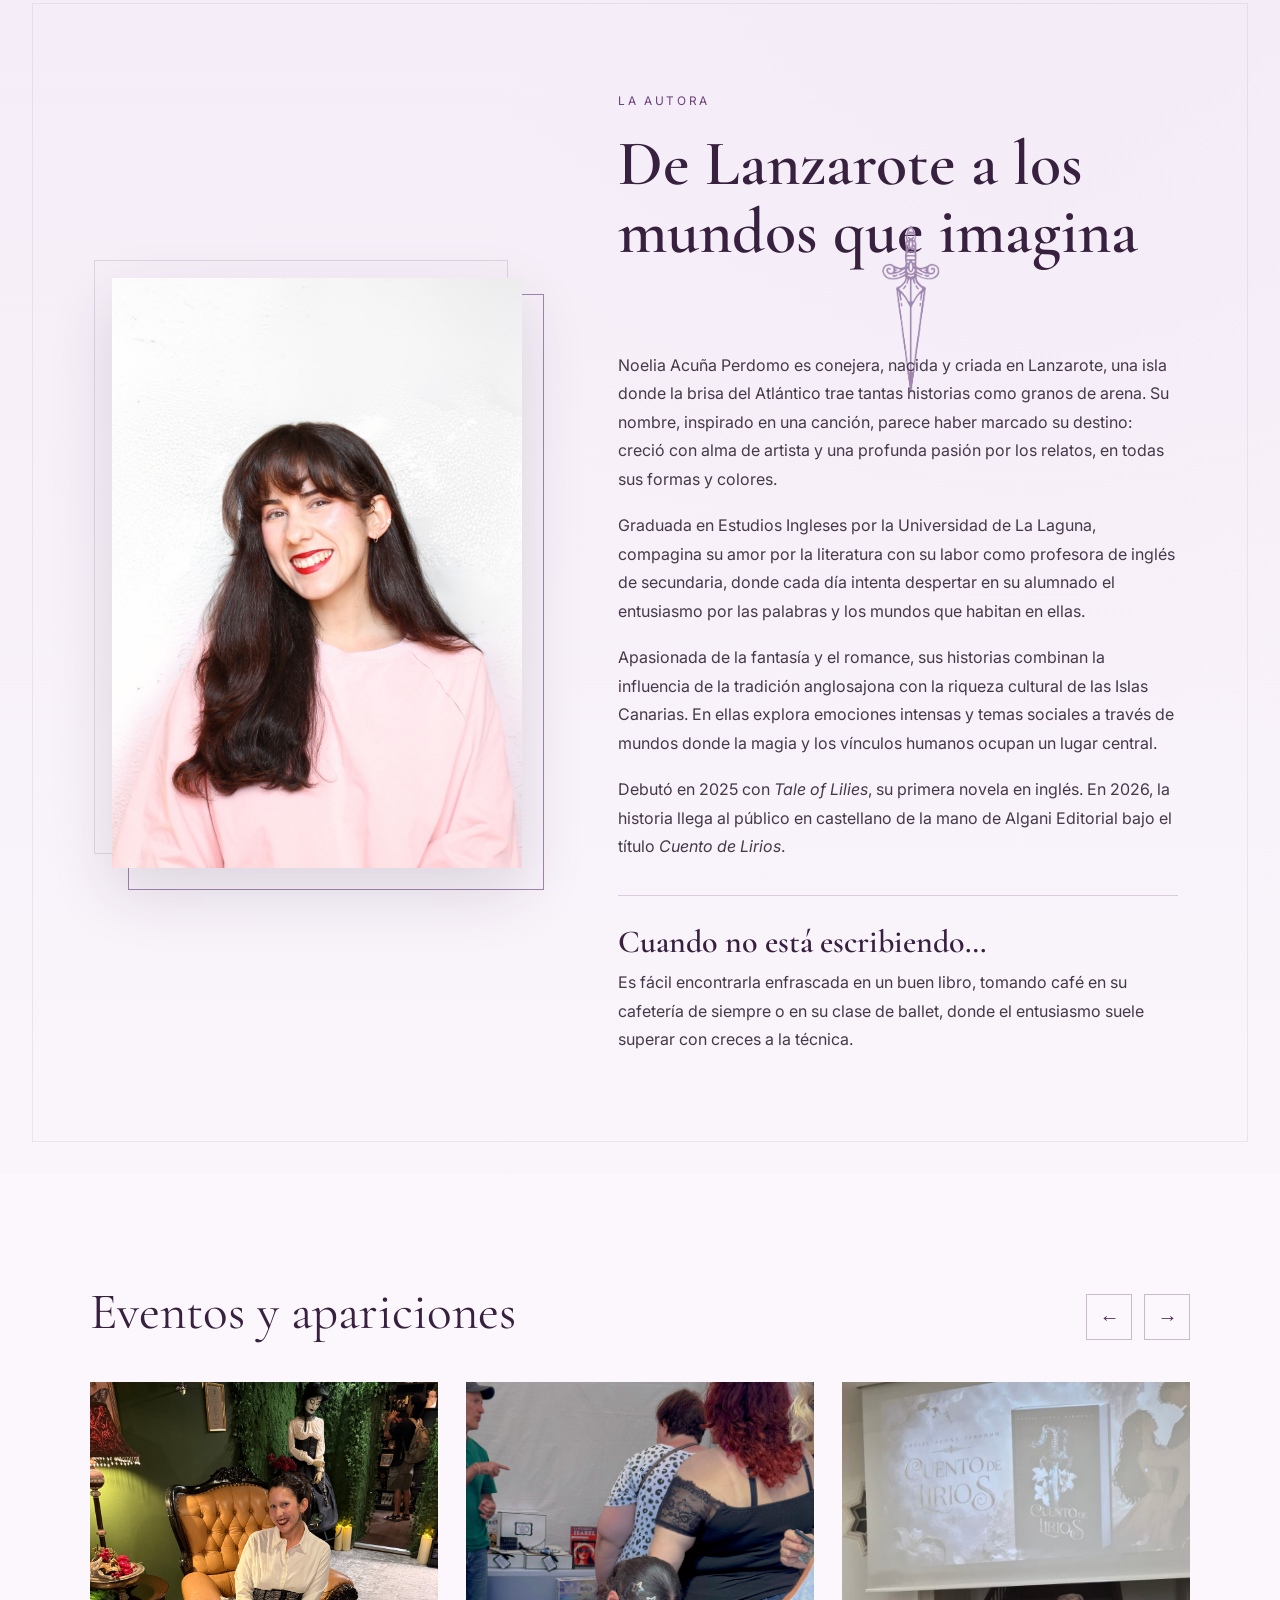
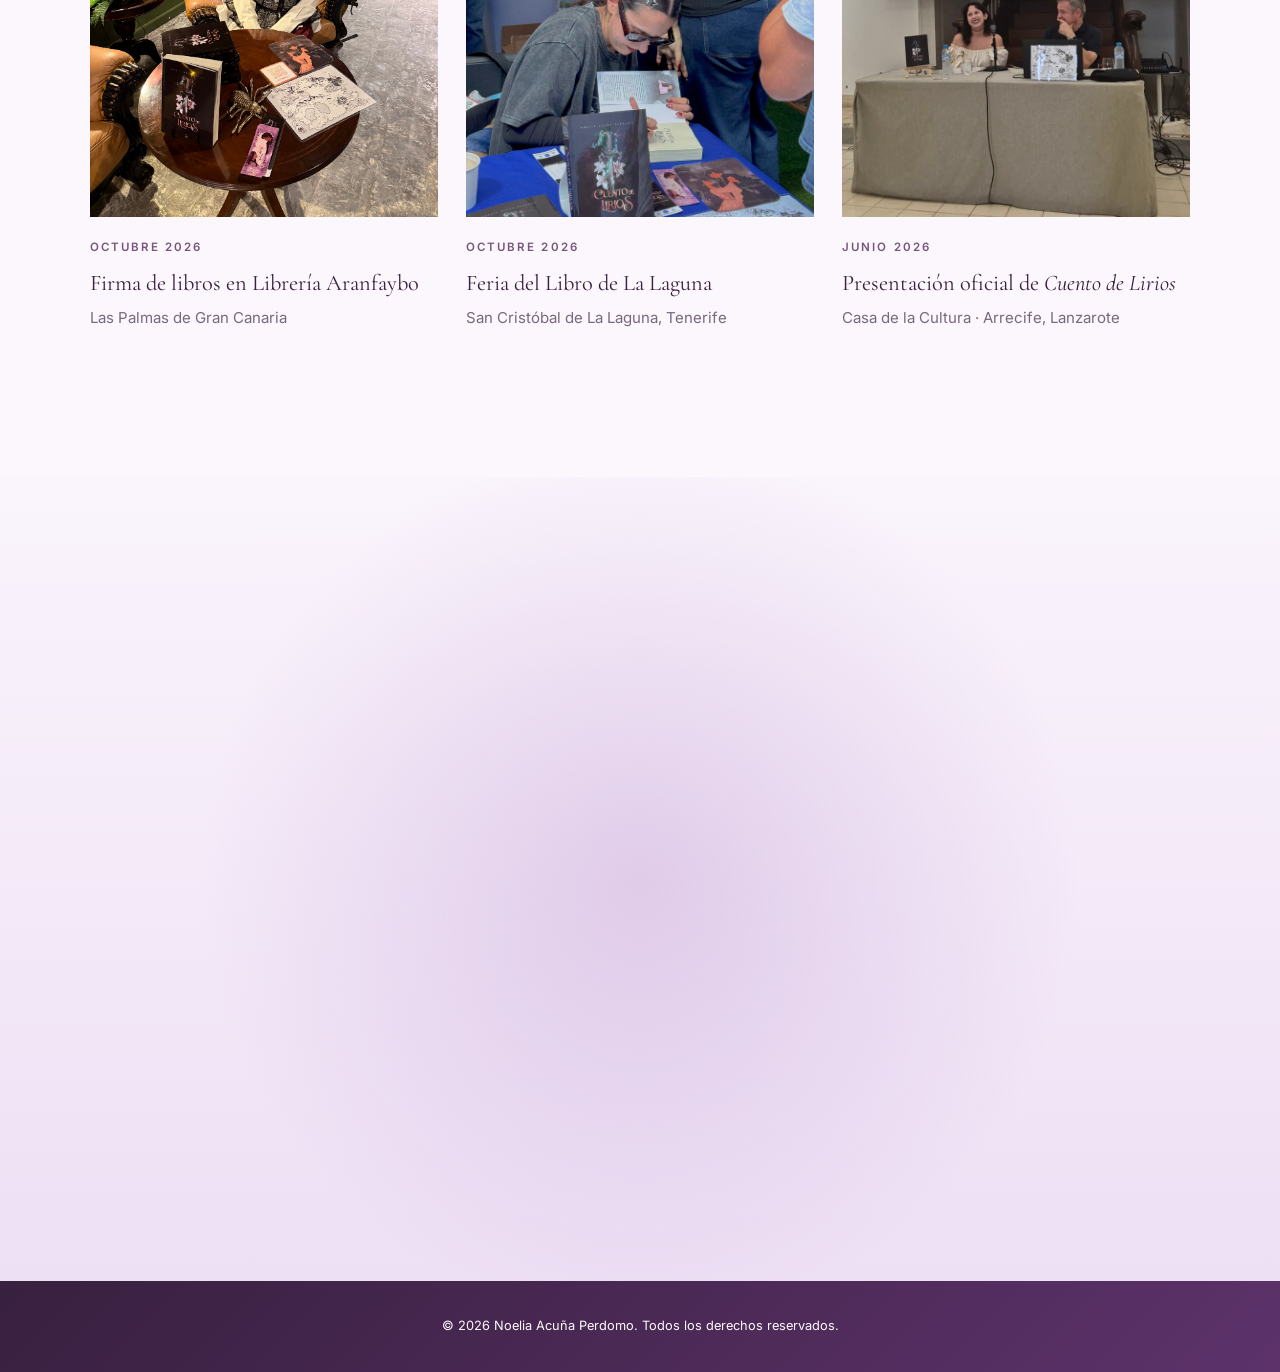
==== commit d536869d: "Update index.html" ====
--- a/index.html
+++ b/index.html
@@ -203,11 +203,9 @@
       <div aria-hidden="true" class="hero-remate">
         <span></span>
 
-        <svg viewBox="0 0 28 52">
-          <path d="M14 2L18 8L16 12L18 15L14 19L10 15L12 12L10 8Z"></path>
-          <path d="M5 20H23M8 17L5 20L8 23M20 17L23 20L20 23"></path>
-          <path d="M14 20V47M10 47H18M12 50H16"></path>
-        </svg>
+       
+<img src="images/dagger-web.png" alt="" class="daga-nueva">
+
 
         <span></span>
       </div>
@@ -229,11 +227,9 @@
         <div aria-hidden="true" class="separador-daga">
           <span></span>
 
-          <svg viewBox="0 0 28 52">
-            <path d="M14 2L18 8L16 12L18 15L14 19L10 15L12 12L10 8Z"></path>
-            <path d="M5 20H23M8 17L5 20L8 23M20 17L23 20L20 23"></path>
-            <path d="M14 20V47M10 47H18M12 50H16"></path>
-          </svg>
+         
+<img src="images/dagger-web.png" alt="" class="daga-nueva">
+
 
           <span></span>
         </div>
@@ -440,11 +436,9 @@
           >
             <span></span>
 
-            <svg viewBox="0 0 28 52">
-              <path d="M14 2L18 8L16 12L18 15L14 19L10 15L12 12L10 8Z"></path>
-              <path d="M5 20H23M8 17L5 20L8 23M20 17L23 20L20 23"></path>
-              <path d="M14 20V47M10 47H18M12 50H16"></path>
-            </svg>
+            
+<img src="images/dagger-web.png" alt="" class="daga-nueva">
+
 
             <span></span>
           </div>
@@ -788,11 +782,9 @@
         <div aria-hidden="true" class="separador-daga">
           <span></span>
 
-          <svg viewBox="0 0 28 52">
-            <path d="M14 2L18 8L16 12L18 15L14 19L10 15L12 12L10 8Z"></path>
-            <path d="M5 20H23M8 17L5 20L8 23M20 17L23 20L20 23"></path>
-            <path d="M14 20V47M10 47H18M12 50H16"></path>
-          </svg>
+         
+<img src="images/dagger-web.png" alt="" class="daga-nueva">
+
 
           <span></span>
         </div>
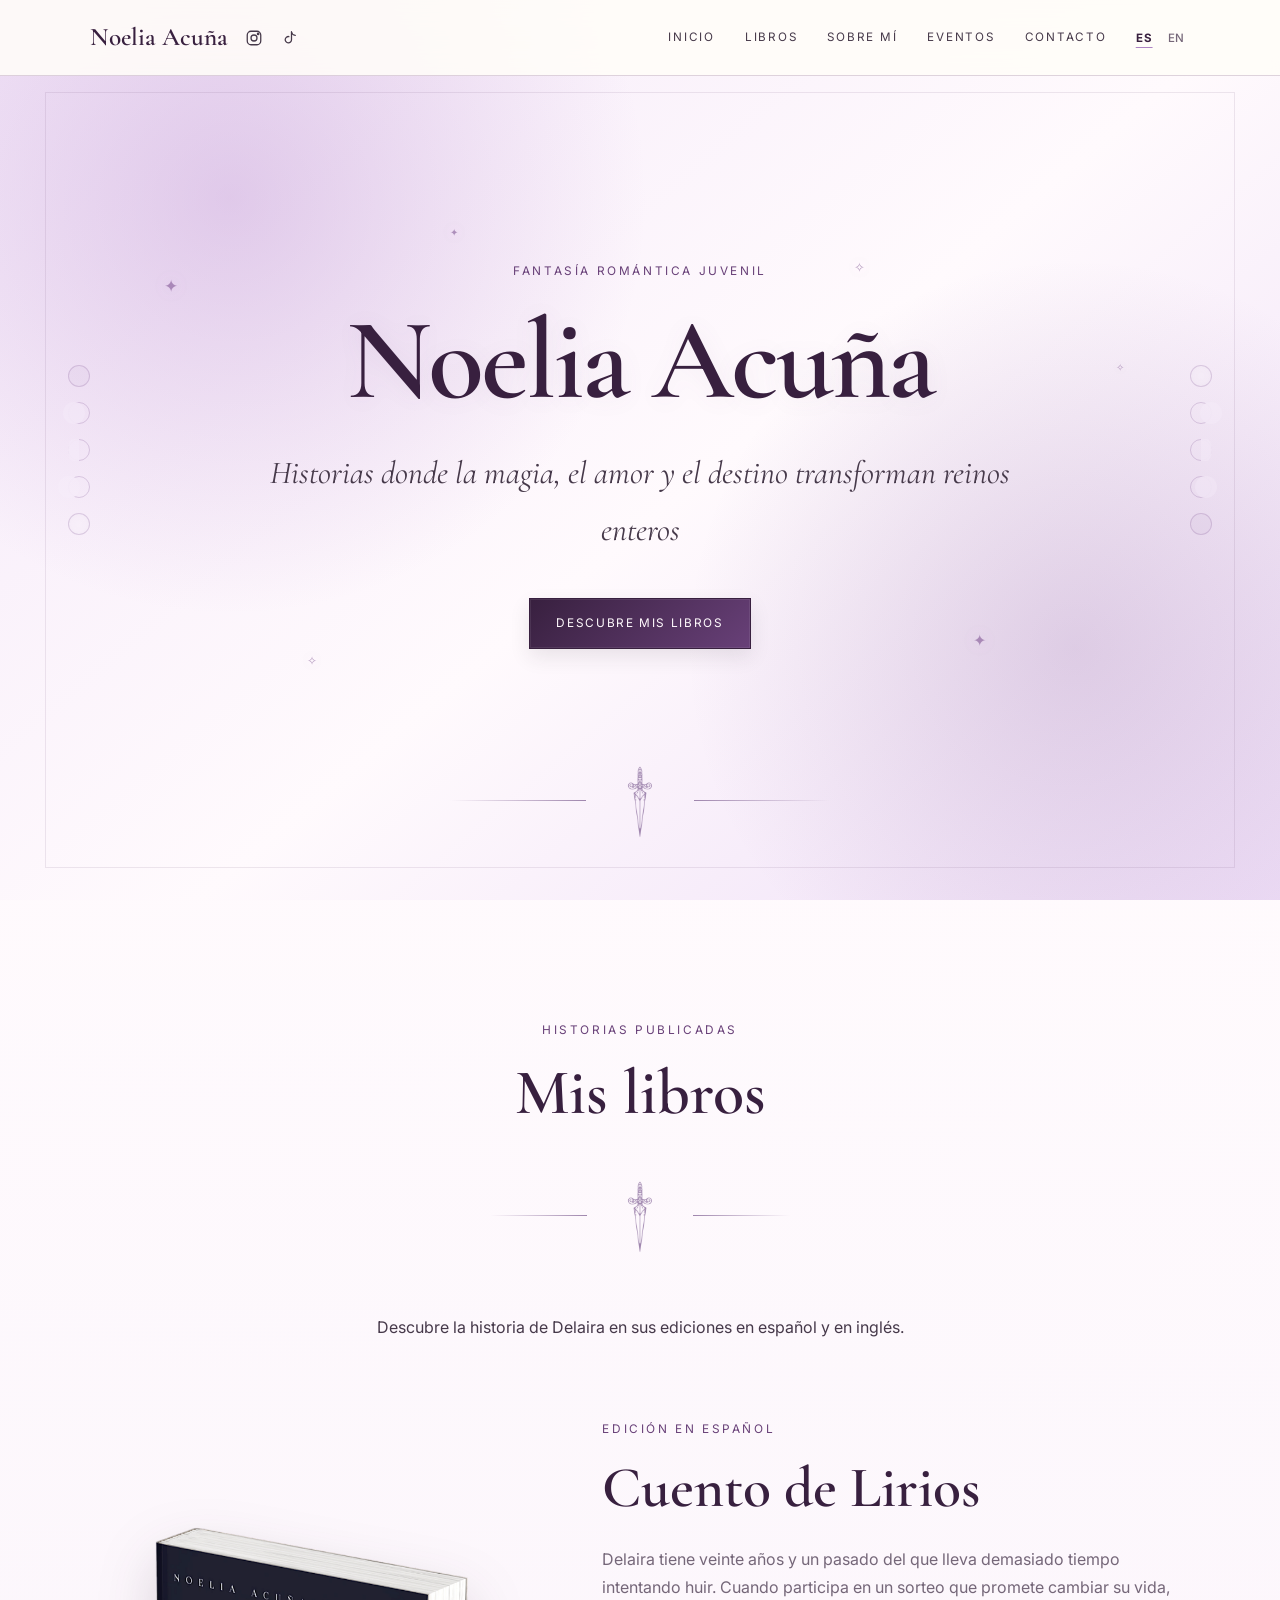
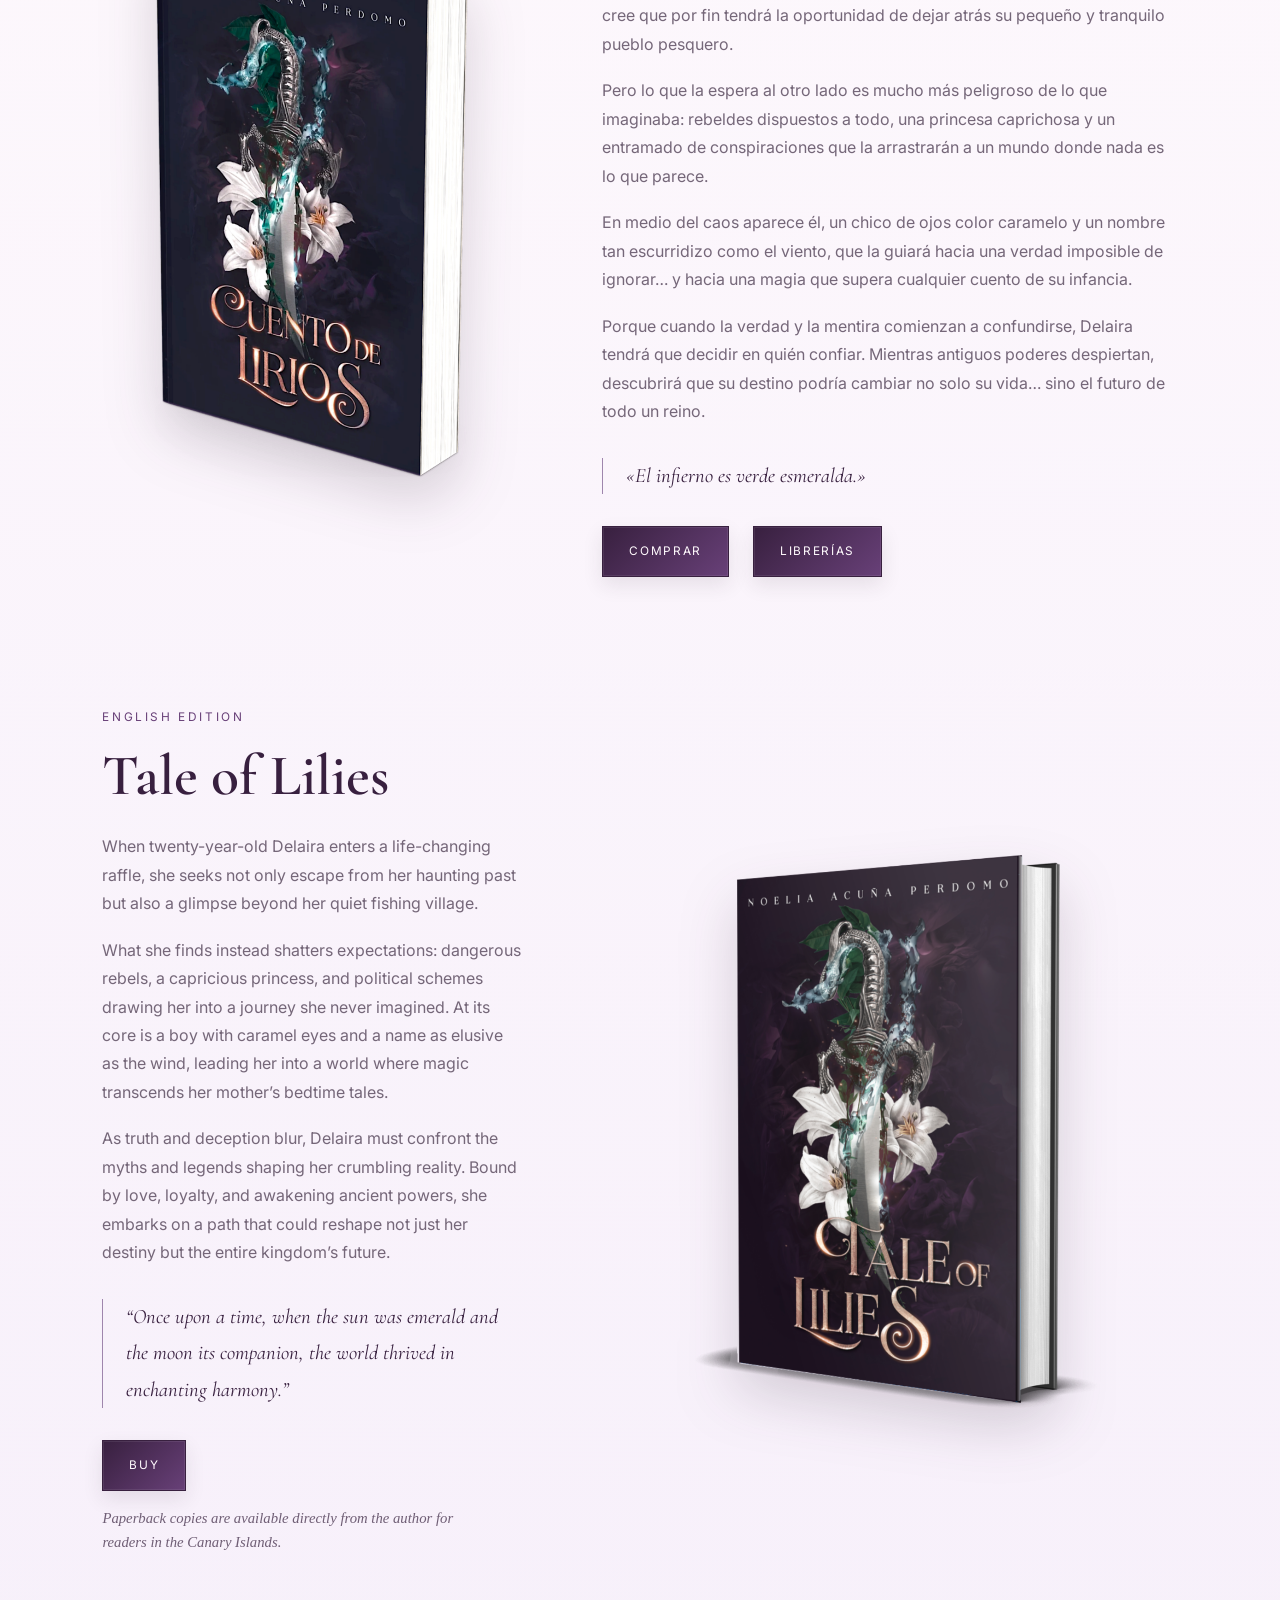
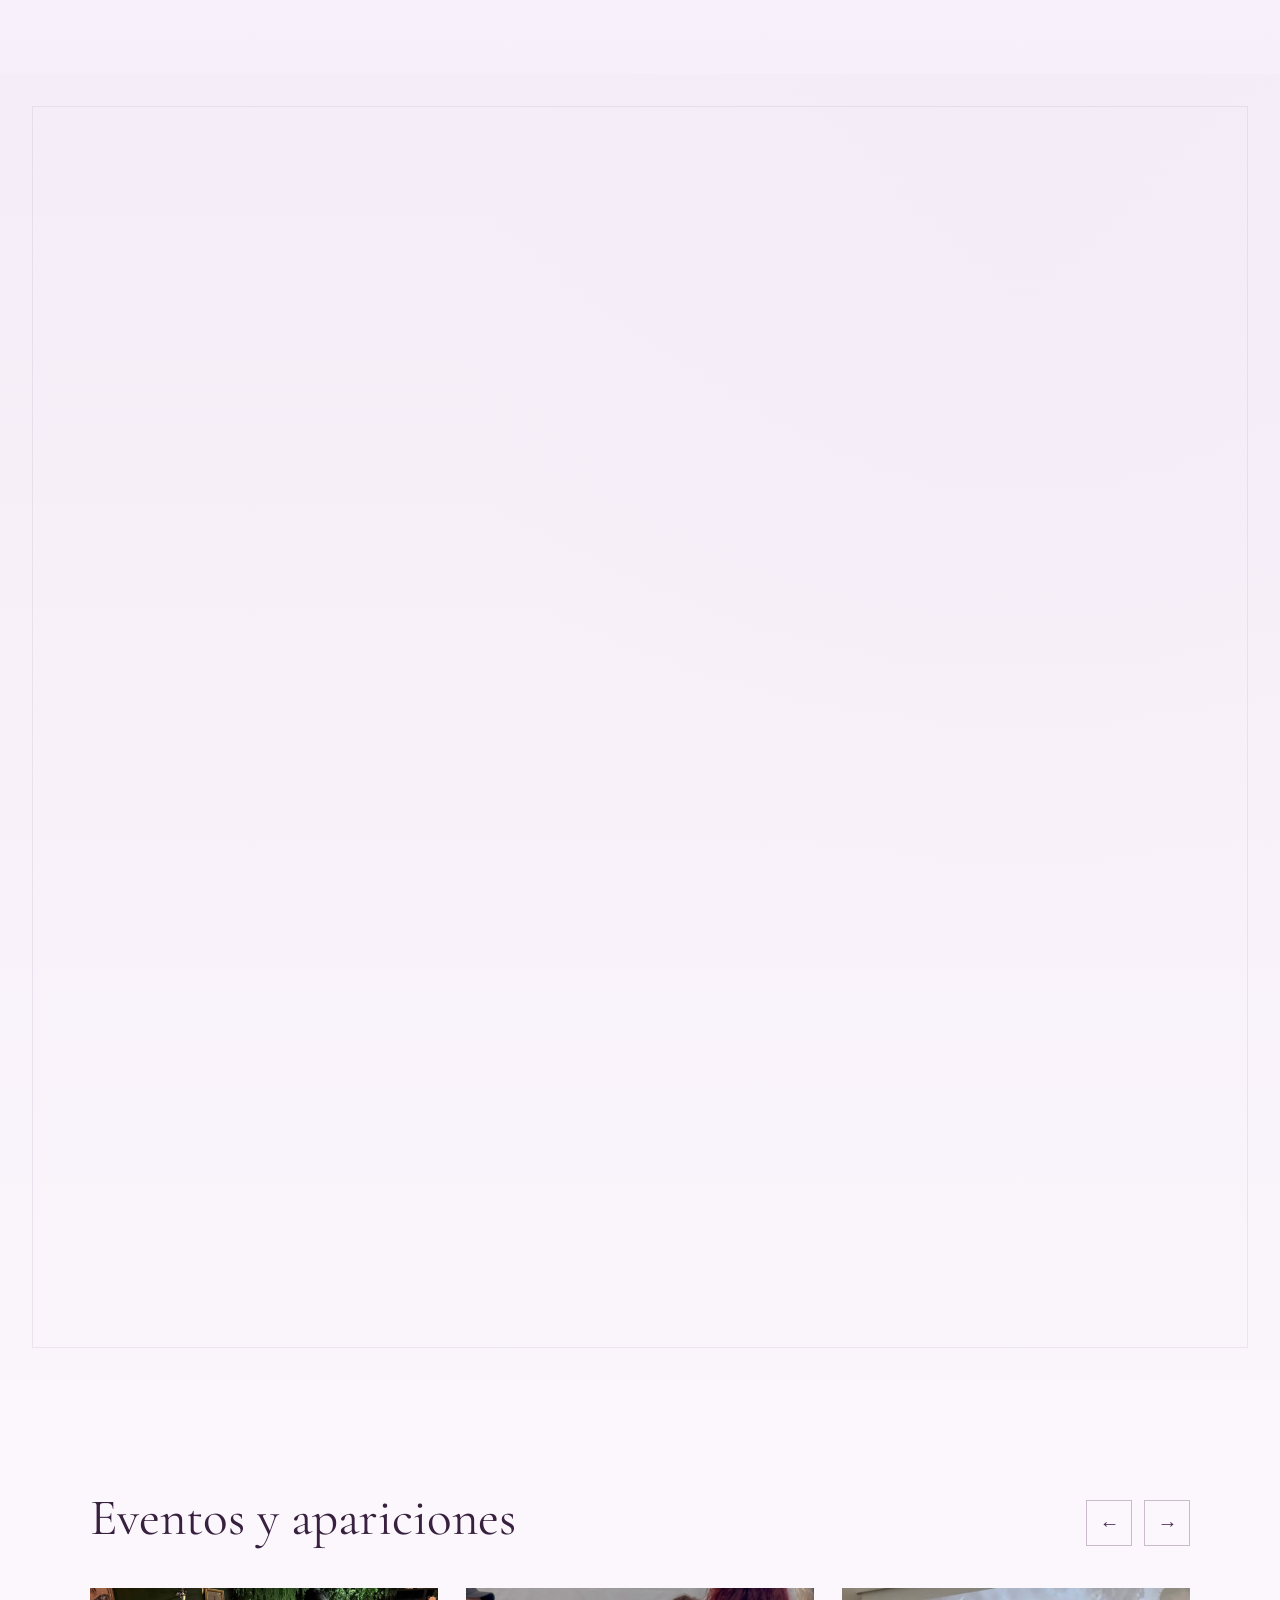
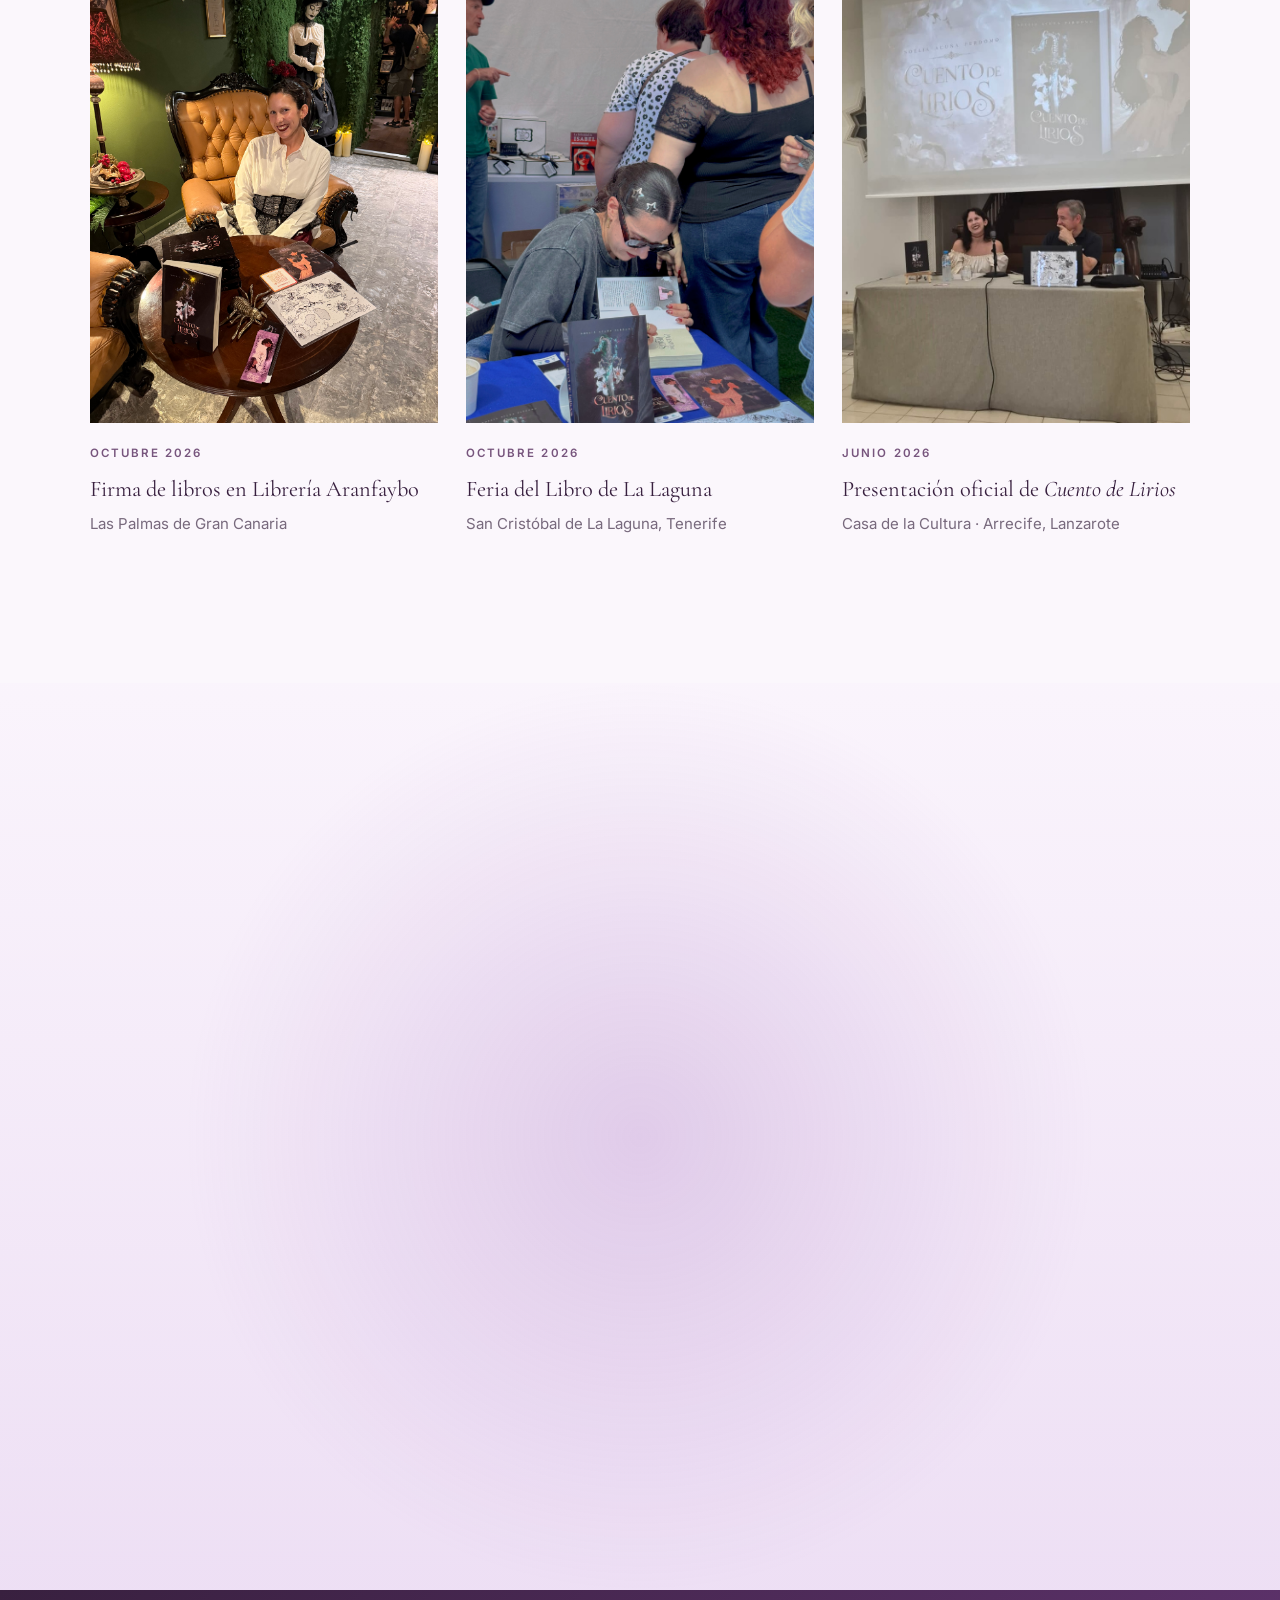
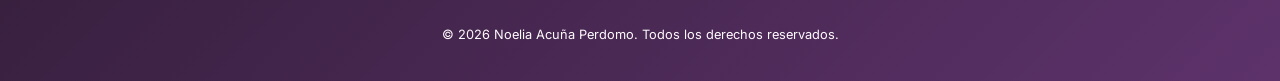
==== commit fd138e04: "Update index.html" ====
--- a/index.html
+++ b/index.html
@@ -412,13 +412,20 @@
 
       <div class="sobre-grid">
 
-        <div class="foto-marco aparecer">
-          <img
-            src="images/noelia-acuna.jpg"
-            alt="Fotografía de la autora Noelia Acuña Perdomo"
-            loading="lazy"
-          >
-        </div>
+       
+<div class="foto-marco aparecer">
+  <img
+    src="images/noelia-acuna.jpg"
+    alt="Fotografía de la autora Noelia Acuña Perdomo"
+    loading="lazy"
+  >
+
+  <!-- Estrellas decorativas -->
+  <span class="estrella-retrato estrella-retrato-superior" aria-hidden="true">✧</span>
+  <span class="estrella-retrato estrella-retrato-izquierda" aria-hidden="true">✦</span>
+  <span class="estrella-retrato estrella-retrato-derecha" aria-hidden="true">✧</span>
+
+</div>
 
         <div class="sobre-contenido aparecer">
 
--- a/style.css
+++ b/style.css
@@ -532,3 +532,88 @@
     flex-shrink: 0;
   }
 }
+
+
+/* NUEVA DAGA DECORATIVA */
+
+/* Daga de la portada */
+.hero-remate {
+  opacity: 1;
+  width: min(380px, 75vw);
+  bottom: 30px;
+}
+
+.hero-remate .daga-nueva {
+  display: block;
+  width: 80px;
+  height: 140px;
+  object-fit: contain;
+  flex: 0 0 auto;
+}
+
+/* Dagas de libros, sobre mí y contacto */
+.separador-daga {
+  height: 145px;
+  width: 300px;
+}
+
+.separador-daga .daga-nueva {
+  display: block;
+  width: 80px;
+  height: 140px;
+  object-fit: contain;
+  flex: 0 0 auto;
+}
+
+
+/* RETRATO SOBRE MÍ — ARCO ROMÁNTICO */
+
+.sobre-mi .foto-marco {
+  position: relative;
+  padding: 12px;
+  max-width: 430px;
+  margin: 0 auto;
+  isolation: isolate;
+}
+
+/* Eliminamos los marcos rectangulares anteriores */
+.sobre-mi .foto-marco::before {
+  content: "";
+  position: absolute;
+  inset: 0;
+  border: 1px solid rgba(104, 64, 120, 0.42);
+  border-radius: 48% 48% 8px 8px / 26% 26% 8px 8px;
+  background: transparent;
+  z-index: 0;
+}
+
+/* Resplandor lavanda detrás del retrato */
+.sobre-mi .foto-marco::after {
+  content: "";
+  position: absolute;
+  inset: 28px -18px -18px 28px;
+  border: none;
+  border-radius: 48% 48% 8px 8px / 26% 26% 8px 8px;
+  background: rgba(173, 131, 195, 0.16);
+  z-index: -1;
+}
+
+/* Fotografía arqueada */
+.sobre-mi .foto-marco img {
+  display: block;
+  width: 100%;
+  height: 590px;
+  object-fit: cover;
+  object-position: center top;
+  border-radius: 48% 48% 6px 6px / 26% 26% 6px 6px;
+  box-shadow: 0 18px 38px rgba(56, 32, 63, 0.13);
+}
+
+/* Ajuste para móviles */
+@media (max-width: 880px) {
+  .sobre-mi .foto-marco img {
+    height: auto;
+    aspect-ratio: 3 / 4;
+    object-fit: cover;
+  }
+}
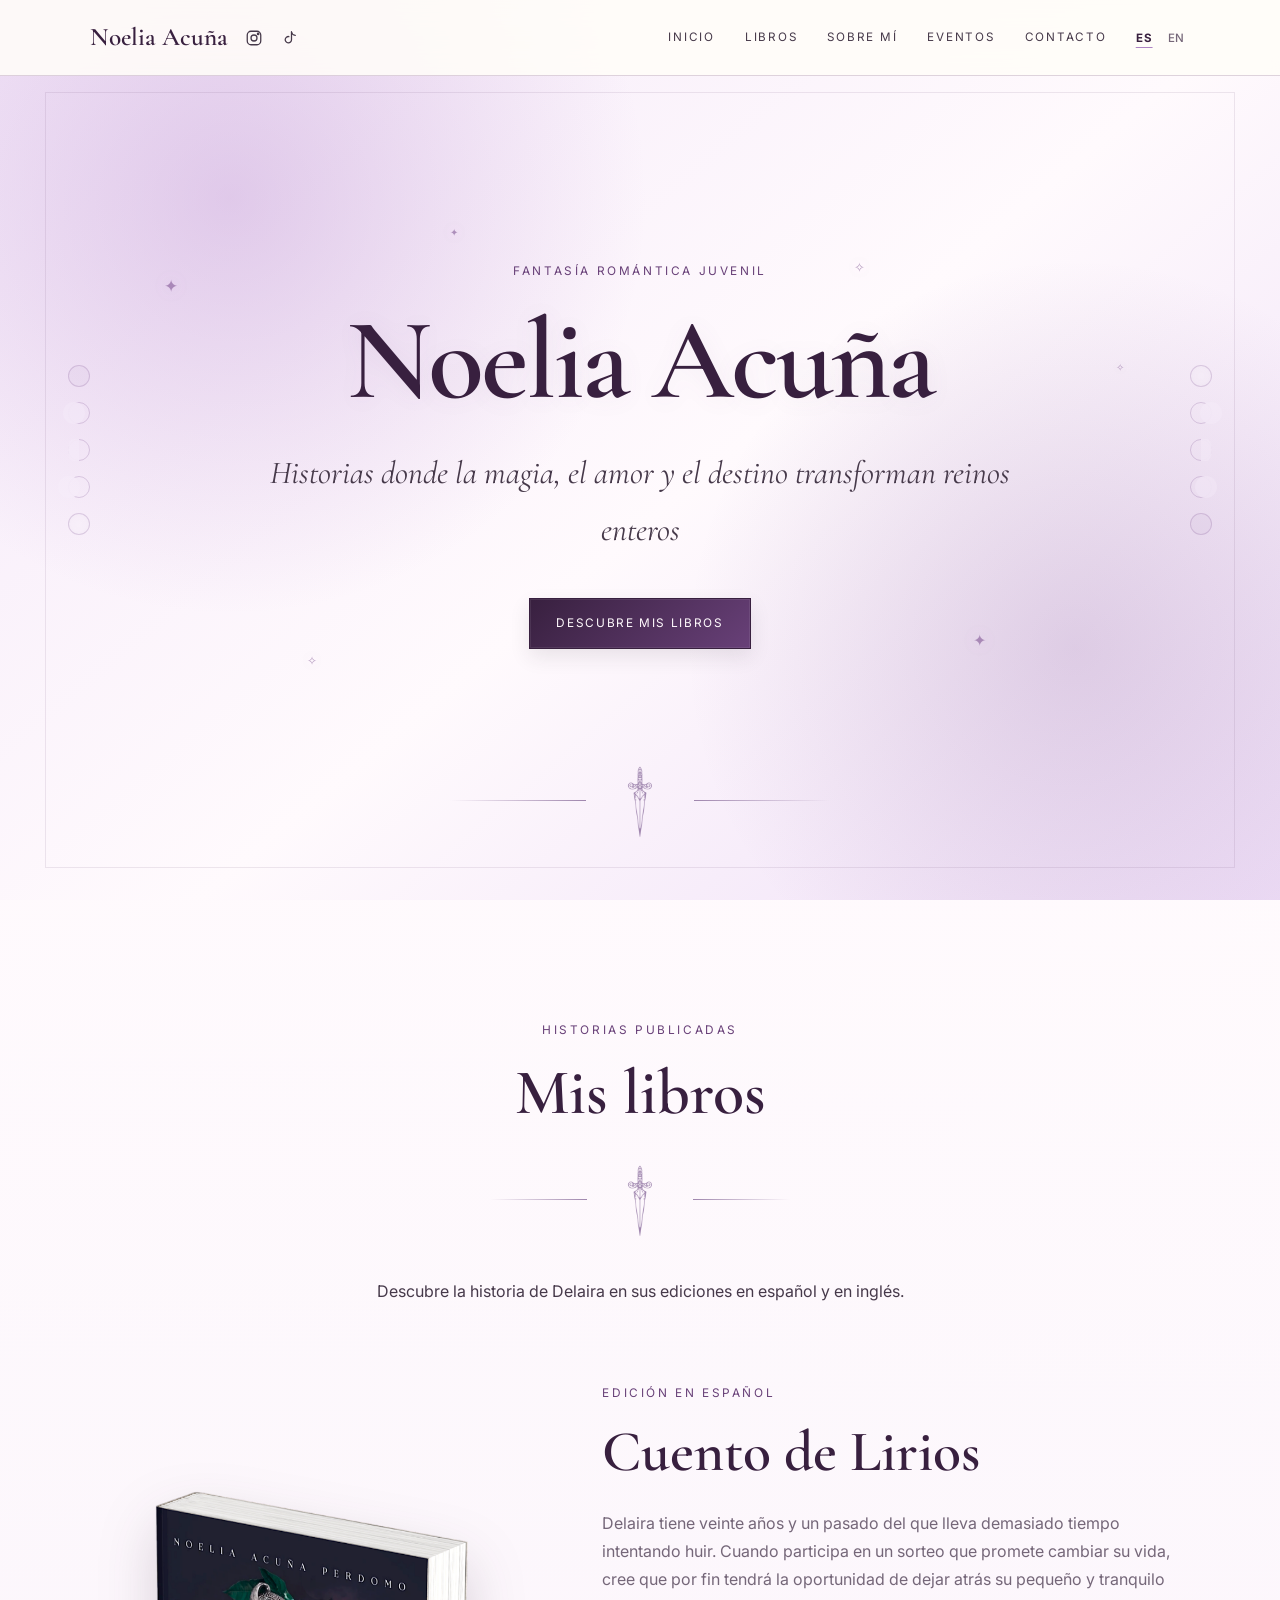
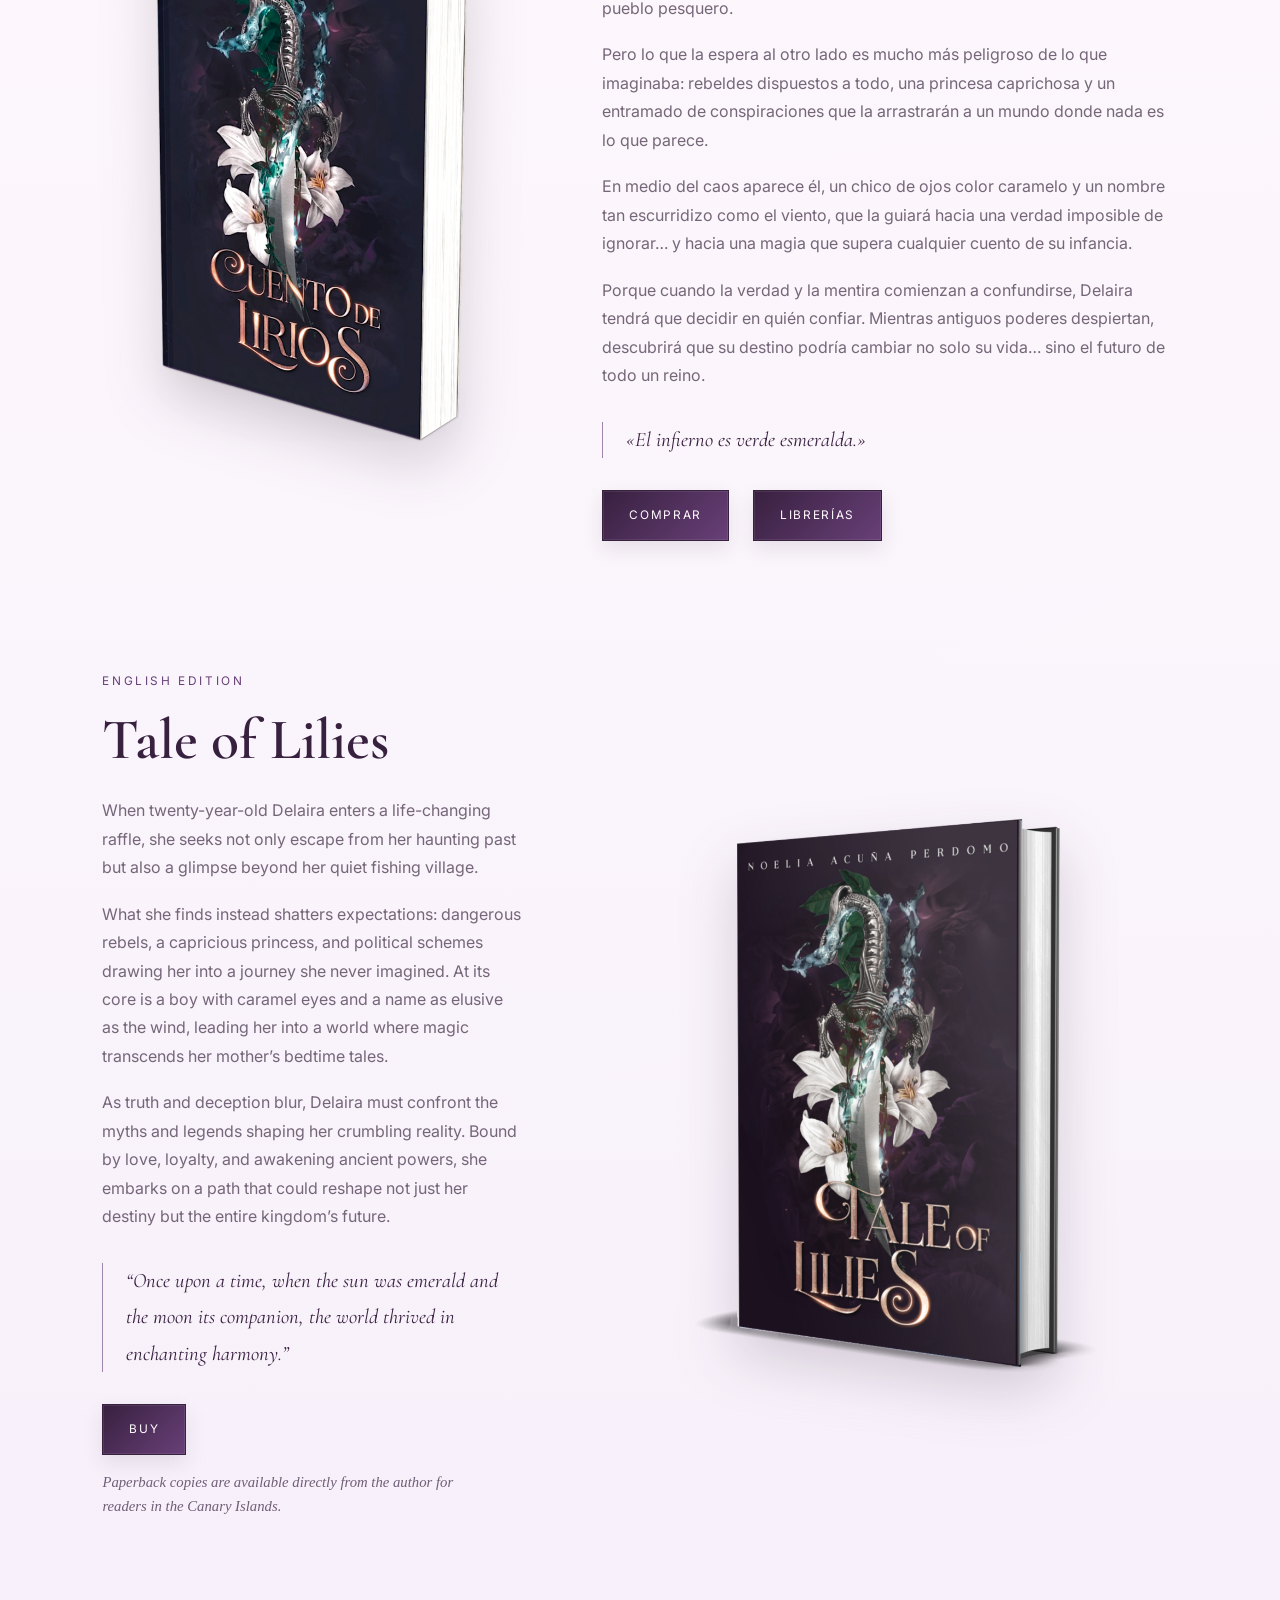
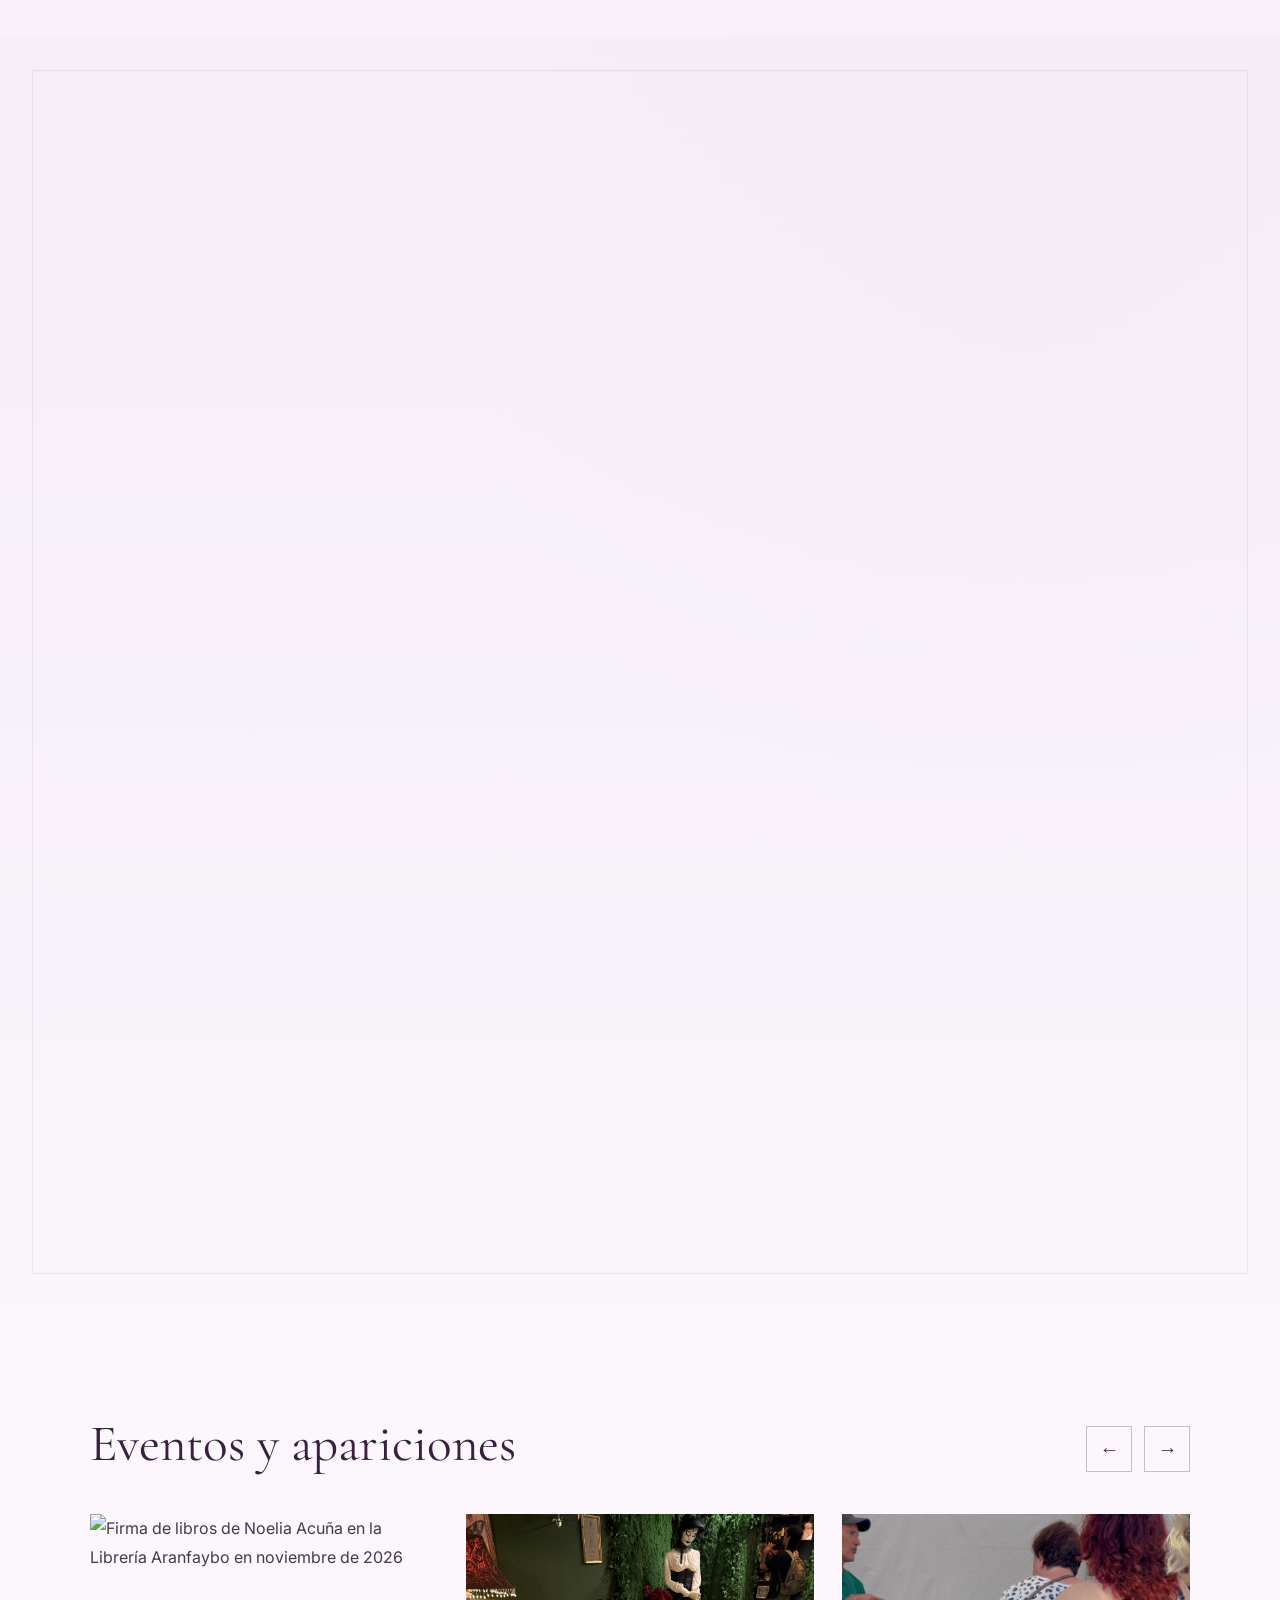
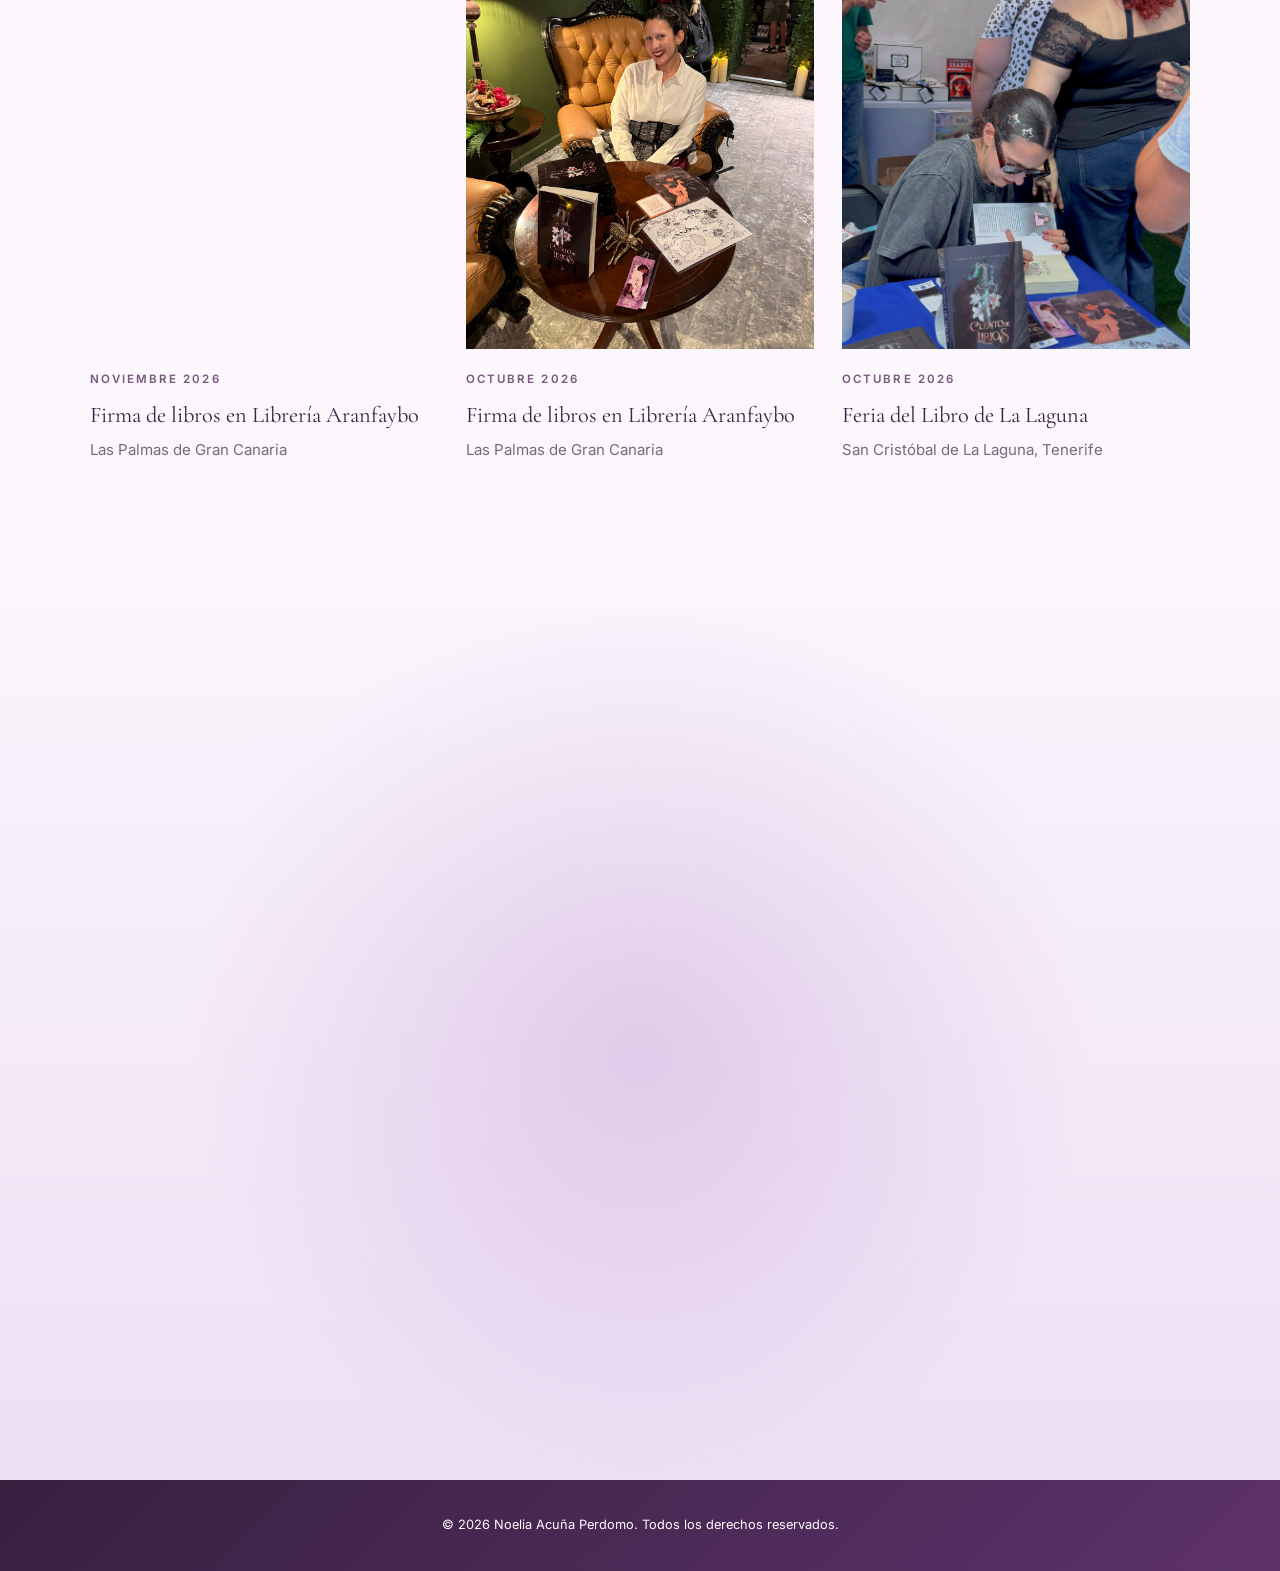
==== commit 0852f7e2: "Update index.html" ====
--- a/index.html
+++ b/index.html
@@ -542,6 +542,35 @@
       <div class="eventos-carrusel">
 
         
+<!-- FIRMA EN LIBRERÍA ARANFAYBO — NOVIEMBRE 2026 -->
+
+<article class="evento-tarjeta">
+
+  <img
+    src="images/firma-aranfaybo-noviembre.jpg"
+    alt="Firma de libros de Noelia Acuña en la Librería Aranfaybo en noviembre de 2026"
+    loading="lazy"
+  >
+
+  <div class="evento-texto">
+
+    <p class="evento-fecha" data-i18n="t59">
+      Noviembre 2026
+    </p>
+
+    <h3 data-i18n="t57">
+      Firma de libros en Librería Aranfaybo
+    </h3>
+
+    <p class="evento-lugar" data-i18n="t58">
+      Las Palmas de Gran Canaria
+    </p>
+
+  </div>
+
+</article>
+
+        
 <!-- FIRMA EN LIBRERÍA ARANFAYBO -->
 
 <article class="evento-tarjeta">
--- a/style.css
+++ b/style.css
@@ -125,8 +125,8 @@
 
 .seccion { padding: 120px 8%; scroll-margin-top: 72px; }
 .encabezado-seccion { margin: 0 auto 78px; max-width: 780px; text-align: center; }
-.encabezado-seccion h2, .contacto h2 { font-size: clamp(3.2rem, 5vw, 4.9rem); margin-bottom: 16px; }
-.separador-daga { align-items: center; display: flex; gap: 13px; height: 42px; margin: 15px auto 25px; width: 190px; }
+.encabezado-seccion h2, .contacto h2 { font-size: clamp(3.2rem, 5vw, 4.9rem); margin-bottom: 0; }
+.separador-daga { align-items: center; display: flex; gap: 13px; height: 42px; margin: 0 auto 5px; width: 190px; }
 .separador-daga svg { height: 43px; width: 25px; }
 .separador-izquierda { margin-left: auto; margin-right: auto; }
 
@@ -153,7 +153,7 @@
 .foto-marco::before { border: 1px solid var(--oro-suave); content: ""; inset: 26px -12px -12px 26px; position: absolute; }
 .foto-marco::after { border: 1px solid rgba(113,85,125,.18); content: ""; inset: -8px 24px 24px -8px; position: absolute; }
 .foto-marco img { box-shadow: var(--sombra); height: 590px; object-fit: cover; object-position: center top; position: relative; width: 100%; z-index: 1; }
-.sobre-contenido h2 { font-size: clamp(2.9rem,5vw,4.7rem); margin-bottom: 18px; }
+.sobre-contenido h2 { font-size: clamp(2.9rem,5vw,4.7rem); margin-bottom: 0; }
 .sobre-contenido > p { margin-bottom: 18px; }
 .nota-personal { border-top: 1px solid var(--borde); margin-top: 34px; padding-top: 29px; }
 .nota-personal h3 { font-size: 2rem; margin-bottom: 10px; }
@@ -617,3 +617,124 @@
     object-fit: cover;
   }
 }
+
+/* ESTRELLAS DECORATIVAS DEL RETRATO */
+
+.sobre-mi .foto-marco {
+  position: relative;
+  overflow: visible;
+}
+
+.sobre-mi .estrella-retrato {
+  position: absolute;
+  display: block;
+  font-family: Georgia, serif;
+  line-height: 1;
+  color: #ad83c3;
+  pointer-events: none;
+  z-index: 5;
+  text-shadow: 0 0 12px rgba(173, 131, 195, 0.25);
+}
+
+.sobre-mi .estrella-retrato-superior {
+  top: -30px;
+  left: 50%;
+  transform: translateX(-50%);
+  font-size: 46px;
+  color: #8e69a0;
+}
+
+.sobre-mi .estrella-retrato-izquierda {
+  top: 42%;
+  left: -35px;
+  font-size: 25px;
+  opacity: 0.75;
+}
+
+.sobre-mi .estrella-retrato-derecha {
+  top: 30%;
+  right: -35px;
+  font-size: 34px;
+  opacity: 0.85;
+}
+
+@media (max-width: 540px) {
+  .sobre-mi .estrella-retrato-superior {
+    top: -24px;
+    font-size: 36px;
+  }
+
+  .sobre-mi .estrella-retrato-izquierda {
+    left: -12px;
+    font-size: 19px;
+  }
+
+  .sobre-mi .estrella-retrato-derecha {
+    right: -12px;
+    font-size: 24px;
+  }
+}
+
+
+/* ESTRELLAS MÁGICAS ANIMADAS DEL RETRATO */
+
+@keyframes estrellaMagicaRetrato {
+  0%, 100% {
+    transform: translateY(0) scale(0.85);
+    opacity: 0.35;
+  }
+
+  50% {
+    transform: translateY(-12px) scale(1.15);
+    opacity: 1;
+  }
+}
+
+/* Las estrellas flotan y brillan */
+.sobre-mi .estrella-retrato {
+  animation: estrellaMagicaRetrato 4s ease-in-out infinite;
+  transform-origin: center;
+  will-change: transform, opacity;
+}
+
+/* Cada estrella tiene su propio ritmo */
+.sobre-mi .estrella-retrato-superior {
+  animation-duration: 4.5s;
+  animation-delay: 0s;
+}
+
+.sobre-mi .estrella-retrato-izquierda {
+  animation-duration: 3.7s;
+  animation-delay: -1.5s;
+}
+
+.sobre-mi .estrella-retrato-derecha {
+  animation-duration: 5.2s;
+  animation-delay: -2.8s;
+}
+
+/* Respetar la preferencia de movimiento reducido */
+@media (prefers-reduced-motion: reduce) {
+  .sobre-mi .estrella-retrato {
+    animation: none;
+    opacity: 0.8;
+  }
+}
+
+
+/* Mantener centrada la estrella superior al animarse */
+@keyframes estrellaCentralMagica {
+  0%, 100% {
+    transform: translateX(-50%) translateY(0) scale(0.85);
+    opacity: 0.35;
+  }
+
+  50% {
+    transform: translateX(-50%) translateY(-12px) scale(1.15);
+    opacity: 1;
+  }
+}
+
+.sobre-mi .estrella-retrato-superior {
+  animation-name: estrellaCentralMagica;
+}
